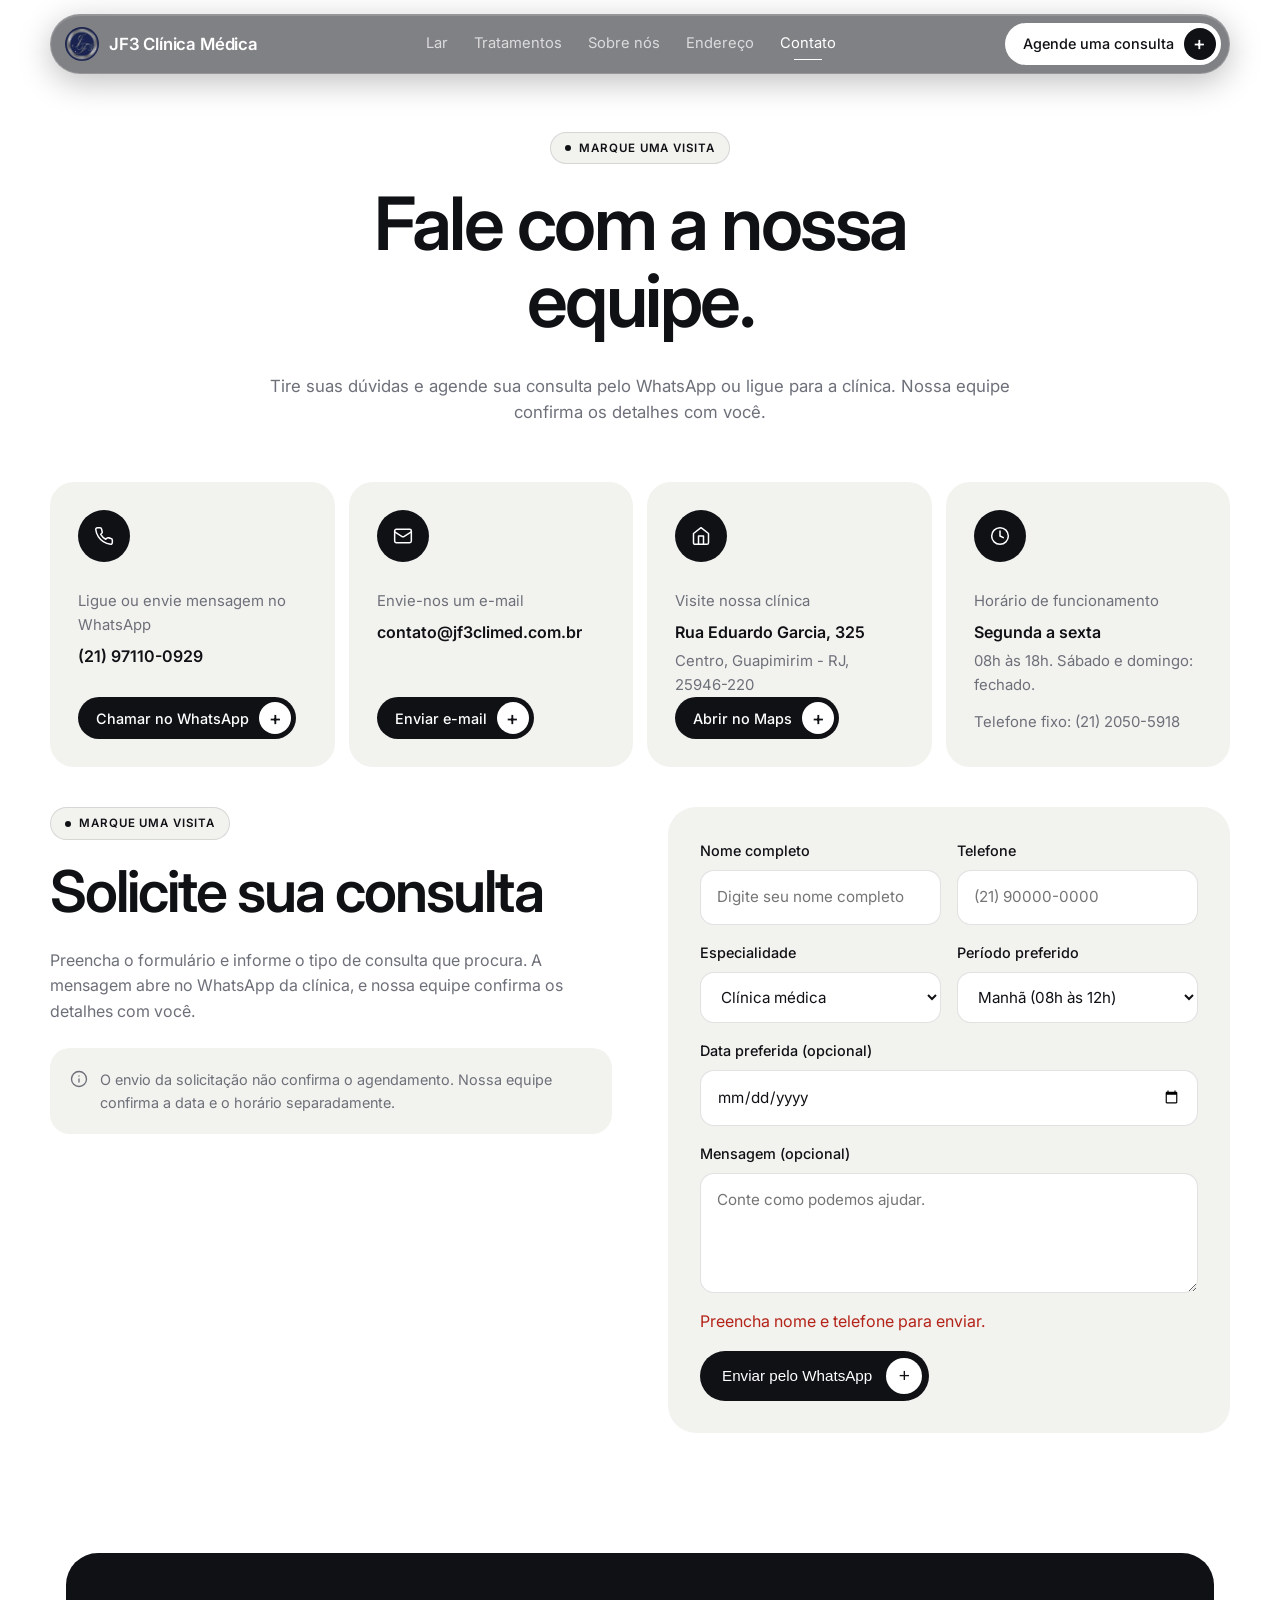
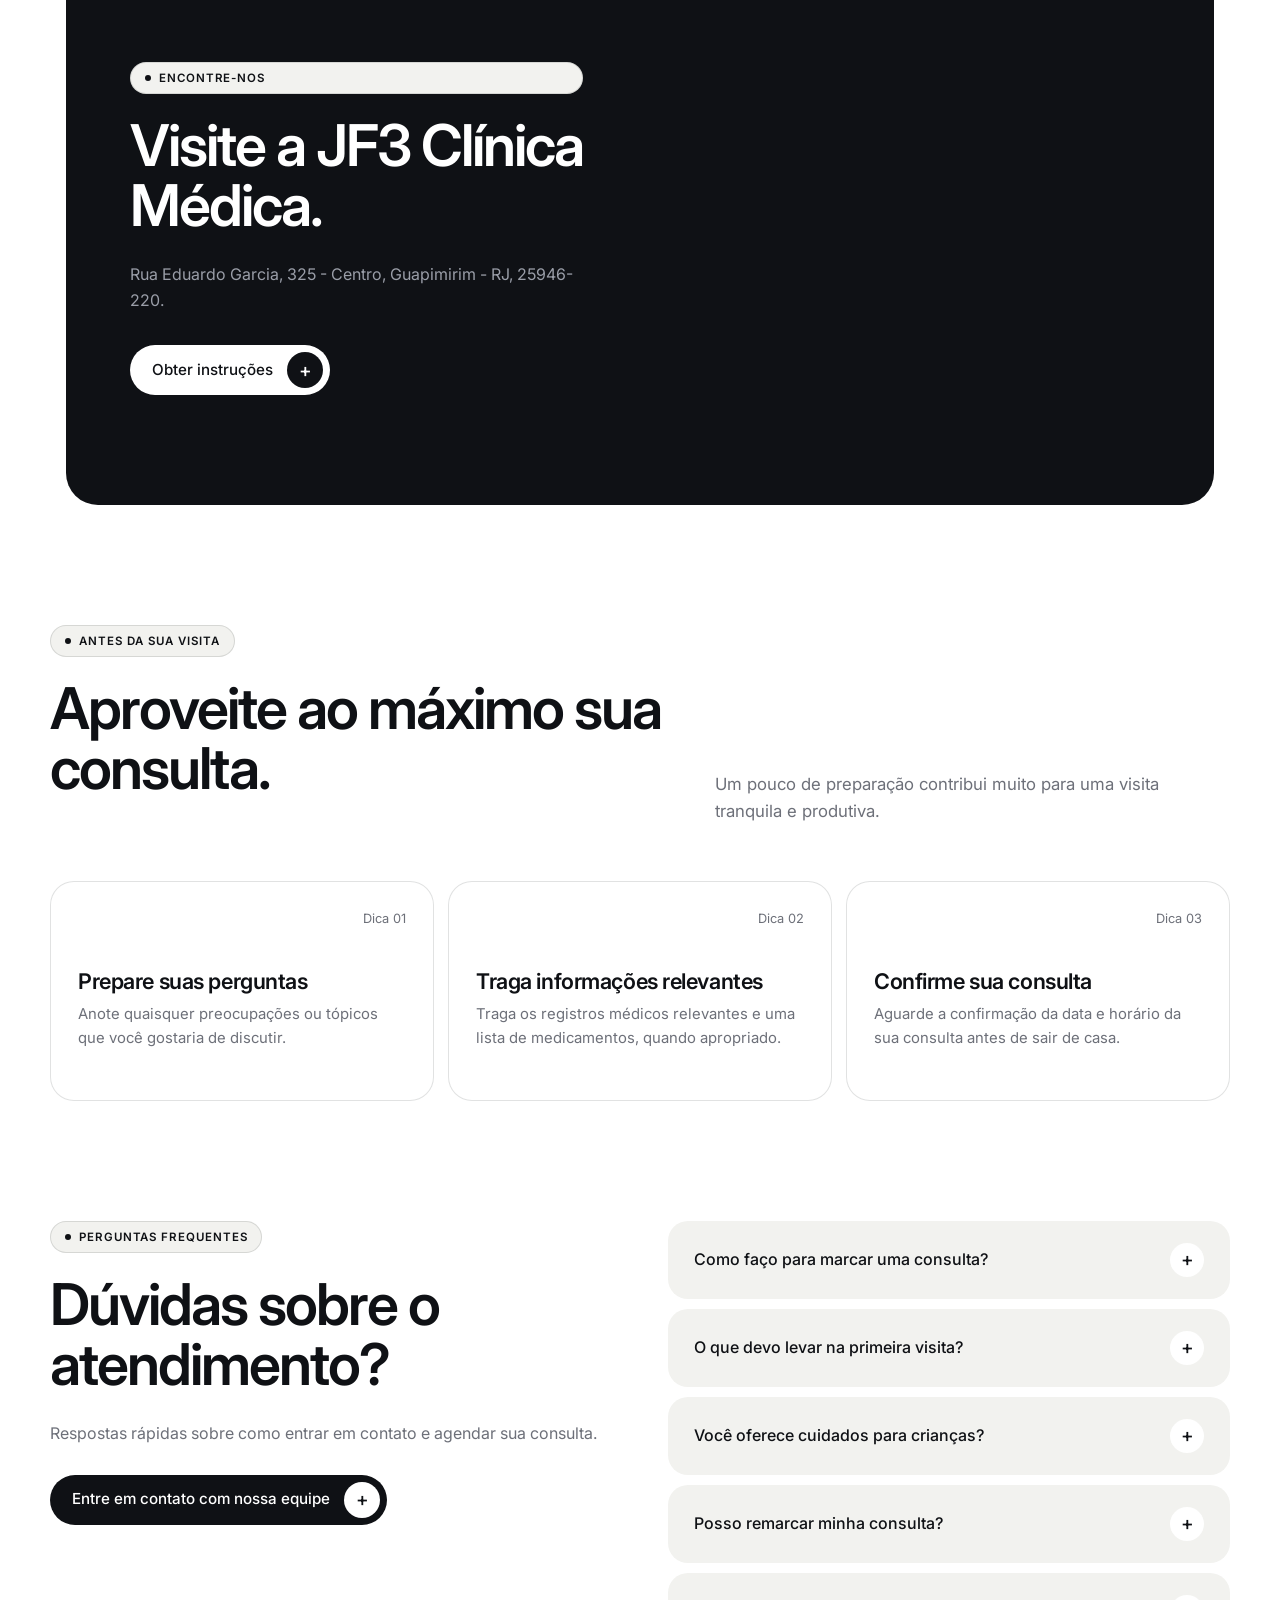
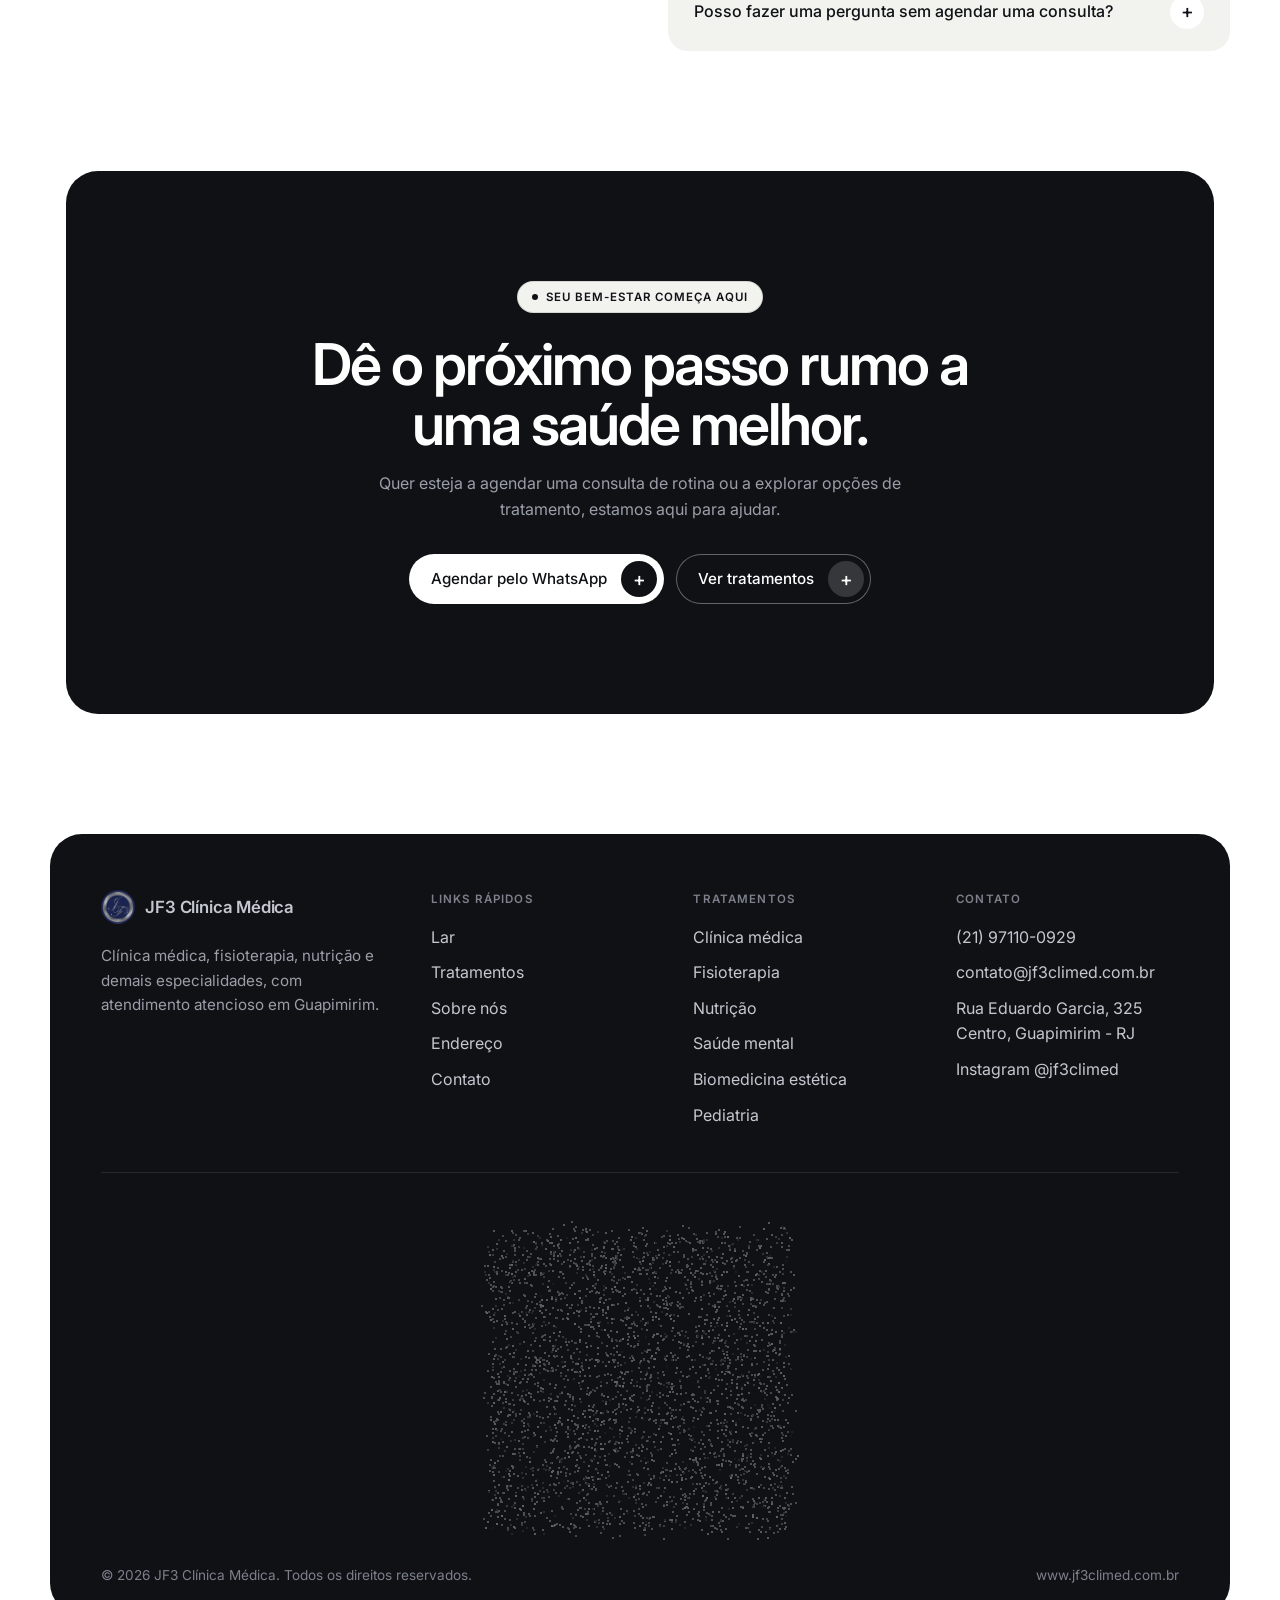
==== contato.html @ 20b168a4 "Site JF3 Clínica Médica Páginas: início, tratamentos, detalhe de tratamento, sobre e contato.  Co-Au" ====
<!doctype html>
<html lang="pt-BR">
<head>
  <meta charset="utf-8">
  <meta name="viewport" content="width=device-width, initial-scale=1">
  <title>Contato e agendamento | JF3 Clínica Médica</title>
  <meta name="description" content="Agende sua consulta na JF3 Clínica Médica pelo WhatsApp (21) 97110-0929. Rua Eduardo Garcia, 325, Guapimirim - RJ. Segunda a sexta, das 08h às 18h.">
  <link rel="icon" href="assets/logo-jf3.jpeg">
  <link rel="preconnect" href="https://fonts.googleapis.com">
  <link rel="preconnect" href="https://fonts.gstatic.com" crossorigin>
  <link href="https://fonts.googleapis.com/css2?family=Inter:wght@400;500;600;700&display=swap" rel="stylesheet">
  <link rel="stylesheet" href="styles.css">
</head>
<body>

  <header class="site-header">
    <a href="index.html" class="brand">
      <img src="assets/logo-jf3.jpeg" alt="Logo JF3 Clínica Médica" width="34" height="34">
      <span>JF3 Clínica Médica</span>
    </a>
    <nav class="nav" id="menu" aria-label="Principal">
      <a href="index.html">Lar</a>
      <a href="tratamentos.html">Tratamentos</a>
      <a href="sobre.html">Sobre nós</a>
      <a href="index.html#endereco">Endereço</a>
      <a href="contato.html" aria-current="page">Contato</a>
      <a href="contato.html#agendar" class="nav-cta">Agende uma consulta</a>
    </nav>
    <div class="header-actions">
      <a href="contato.html#agendar" class="btn btn-small">Agende uma consulta</a>
      <button class="menu-toggle" type="button" aria-expanded="false" aria-controls="menu" aria-label="Abrir menu">☰</button>
    </div>
  </header>

  <main>
    <section class="section" style="padding-top: 72px; padding-bottom: 40px;">
      <div class="section-head center">
        <p class="eyebrow">Marque uma visita</p>
        <h1>Fale com a nossa equipe.</h1>
        <p>Tire suas dúvidas e agende sua consulta pelo WhatsApp ou ligue para a clínica. Nossa equipe confirma os detalhes com você.</p>
      </div>

      <div class="contact-grid">
        <div>
          <span class="icon"><svg width="20" height="20" viewBox="0 0 24 24" fill="none" stroke="currentColor" stroke-width="1.8" stroke-linecap="round" stroke-linejoin="round" aria-hidden="true"><path d="M22 16.92v3a2 2 0 0 1-2.18 2 19.79 19.79 0 0 1-8.63-3.07 19.5 19.5 0 0 1-6-6 19.79 19.79 0 0 1-3.07-8.67A2 2 0 0 1 4.11 2h3a2 2 0 0 1 2 1.72c.13.96.36 1.9.7 2.81a2 2 0 0 1-.45 2.11L8.09 9.91a16 16 0 0 0 6 6l1.27-1.27a2 2 0 0 1 2.11-.45c.91.34 1.85.57 2.81.7A2 2 0 0 1 22 16.92z"/></svg></span>
          <p>Ligue ou envie mensagem no WhatsApp</p>
          <strong>(21) 97110-0929</strong>
          <a href="https://wa.me/5521971100929" class="btn btn-dark btn-small" target="_blank" rel="noopener">Chamar no WhatsApp</a>
        </div>
        <div>
          <span class="icon"><svg width="20" height="20" viewBox="0 0 24 24" fill="none" stroke="currentColor" stroke-width="1.8" stroke-linecap="round" stroke-linejoin="round" aria-hidden="true"><rect width="20" height="16" x="2" y="4" rx="2"/><path d="m22 7-8.97 5.7a1.94 1.94 0 0 1-2.06 0L2 7"/></svg></span>
          <p>Envie-nos um e-mail</p>
          <strong>contato@jf3climed.com.br</strong>
          <a href="mailto:contato@jf3climed.com.br" class="btn btn-dark btn-small">Enviar e-mail</a>
        </div>
        <div>
          <span class="icon"><svg width="20" height="20" viewBox="0 0 24 24" fill="none" stroke="currentColor" stroke-width="1.8" stroke-linecap="round" stroke-linejoin="round" aria-hidden="true"><path d="m3 9 9-7 9 7v11a2 2 0 0 1-2 2H5a2 2 0 0 1-2-2z"/><path d="M9 22V12h6v10"/></svg></span>
          <p>Visite nossa clínica</p>
          <strong>Rua Eduardo Garcia, 325</strong>
          <p style="margin: 4px 0 0;">Centro, Guapimirim - RJ, 25946-220</p>
          <a href="https://www.google.com/maps/search/?api=1&amp;query=Rua+Eduardo+Garcia+325+Centro+Guapimirim+RJ+25946220" class="btn btn-dark btn-small" target="_blank" rel="noopener">Abrir no Maps</a>
        </div>
        <div>
          <span class="icon"><svg width="20" height="20" viewBox="0 0 24 24" fill="none" stroke="currentColor" stroke-width="1.8" stroke-linecap="round" stroke-linejoin="round" aria-hidden="true"><circle cx="12" cy="12" r="10"/><path d="M12 6v6l4 2"/></svg></span>
          <p>Horário de funcionamento</p>
          <strong>Segunda a sexta</strong>
          <p style="margin: 4px 0 0;">08h às 18h. Sábado e domingo: fechado.</p>
          <p style="margin: 14px 0 0;">Telefone fixo: (21) 2050-5918</p>
        </div>
      </div>
    </section>

    <section class="section" id="agendar" style="padding-top: 0;">
      <div class="split" style="align-items: start;">
        <div>
          <p class="eyebrow">Marque uma visita</p>
          <h2>Solicite sua consulta</h2>
          <p>Preencha o formulário e informe o tipo de consulta que procura. A mensagem abre no WhatsApp da clínica, e nossa equipe confirma os detalhes com você.</p>
          <div class="note">
            <svg width="18" height="18" viewBox="0 0 24 24" fill="none" stroke="currentColor" stroke-width="1.8" stroke-linecap="round" stroke-linejoin="round" aria-hidden="true"><circle cx="12" cy="12" r="10"/><path d="M12 16v-4"/><path d="M12 8h.01"/></svg>
            <span>O envio da solicitação não confirma o agendamento. Nossa equipe confirma a data e o horário separadamente.</span>
          </div>
        </div>
        <form class="form-card" id="form-agendar" novalidate>
          <div class="field">
            <label for="f-nome">Nome completo</label>
            <input id="f-nome" name="nome" type="text" autocomplete="name" placeholder="Digite seu nome completo" required>
          </div>
          <div class="field">
            <label for="f-telefone">Telefone</label>
            <input id="f-telefone" name="telefone" type="tel" autocomplete="tel" placeholder="(21) 90000-0000" required>
          </div>
          <div class="field">
            <label for="f-servico">Especialidade</label>
            <select id="f-servico" name="servico">
              <option>Clínica médica</option>
              <option>Consulta popular</option>
              <option>Biomedicina estética</option>
              <option>Fisioterapia</option>
              <option>Nutrição</option>
              <option>Saúde mental</option>
              <option>Pediatria</option>
            </select>
          </div>
          <div class="field">
            <label for="f-periodo">Período preferido</label>
            <select id="f-periodo" name="periodo">
              <option>Manhã (08h às 12h)</option>
              <option>Tarde (12h às 18h)</option>
              <option>Qualquer horário</option>
            </select>
          </div>
          <div class="field full">
            <label for="f-data">Data preferida (opcional)</label>
            <input id="f-data" name="data" type="date">
          </div>
          <div class="field full">
            <label for="f-mensagem">Mensagem (opcional)</label>
            <textarea id="f-mensagem" name="mensagem" placeholder="Conte como podemos ajudar."></textarea>
          </div>
          <p class="field full" id="f-erro" role="alert" style="color: #b42318; margin: 0;" hidden>Preencha nome e telefone para enviar.</p>
          <button type="submit" class="btn btn-dark">Enviar pelo WhatsApp</button>
        </form>
      </div>
    </section>

    <section class="section" style="padding-top: 0;">
      <div class="band">
        <div class="map-band">
          <div style="display: flex; flex-direction: column; justify-content: center;">
            <p class="eyebrow">Encontre-nos</p>
            <h2>Visite a JF3 Clínica Médica.</h2>
            <p class="muted">Rua Eduardo Garcia, 325 - Centro, Guapimirim - RJ, 25946-220.</p>
            <div style="margin-top: 16px;">
              <a href="https://www.google.com/maps/search/?api=1&amp;query=Rua+Eduardo+Garcia+325+Centro+Guapimirim+RJ+25946220" class="btn" target="_blank" rel="noopener" style="align-self: flex-start;">Obter instruções</a>
            </div>
          </div>
          <iframe
            title="Mapa: JF3 Clínica Médica"
            src="https://www.google.com/maps?q=Rua+Eduardo+Garcia+325+Centro+Guapimirim+RJ+25946220&amp;output=embed"
            loading="lazy"
            referrerpolicy="no-referrer-when-downgrade"></iframe>
        </div>
      </div>
    </section>

    <section class="section" style="padding-top: 0;">
      <div class="section-head">
        <div>
          <p class="eyebrow">Antes da sua visita</p>
          <h2>Aproveite ao máximo sua consulta.</h2>
        </div>
        <div>
          <p>Um pouco de preparação contribui muito para uma visita tranquila e produtiva.</p>
        </div>
      </div>
      <div class="tips m-carousel">
        <div><span class="num">Dica 01</span><h3>Prepare suas perguntas</h3><p>Anote quaisquer preocupações ou tópicos que você gostaria de discutir.</p></div>
        <div><span class="num">Dica 02</span><h3>Traga informações relevantes</h3><p>Traga os registros médicos relevantes e uma lista de medicamentos, quando apropriado.</p></div>
        <div><span class="num">Dica 03</span><h3>Confirme sua consulta</h3><p>Aguarde a confirmação da data e horário da sua consulta antes de sair de casa.</p></div>
      </div>
    </section>

    <section class="section" style="padding-top: 0;">
      <div class="split" style="align-items: start;">
        <div>
          <p class="eyebrow">Perguntas frequentes</p>
          <h2>Dúvidas sobre o atendimento?</h2>
          <p class="muted">Respostas rápidas sobre como entrar em contato e agendar sua consulta.</p>
          <a href="https://wa.me/5521971100929" class="btn btn-dark" target="_blank" rel="noopener" style="margin-top: 12px;">Entre em contato com nossa equipe</a>
        </div>
        <div class="faq">
          <details>
            <summary>Como faço para marcar uma consulta?</summary>
            <p>Envie uma mensagem para o WhatsApp (21) 97110-0929 ou ligue para a clínica. Nossa equipe confirma data e horário com você.</p>
          </details>
          <details>
            <summary>O que devo levar na primeira visita?</summary>
            <p>Documento de identificação, carteirinha do plano de saúde, se tiver, e exames ou registros médicos anteriores que sejam relevantes.</p>
          </details>
          <details>
            <summary>Você oferece cuidados para crianças?</summary>
            <p>Sim, temos atendimento pediátrico, com foco no desenvolvimento saudável e na orientação para as famílias.</p>
          </details>
          <details>
            <summary>Posso remarcar minha consulta?</summary>
            <p>Sim. Peça a remarcação com antecedência pelo WhatsApp, e nossa equipe encontra um novo horário para você.</p>
          </details>
          <details>
            <summary>Posso fazer uma pergunta sem agendar uma consulta?</summary>
            <p>Sim. Envie sua dúvida pelo WhatsApp e nossa equipe orienta sobre os próximos passos.</p>
          </details>
        </div>
      </div>
    </section>

    <section class="section" style="padding-top: 0;">
      <div class="band cta">
        <p class="eyebrow">Seu bem-estar começa aqui</p>
        <h2>Dê o próximo passo rumo a uma saúde melhor.</h2>
        <p>Quer esteja a agendar uma consulta de rotina ou a explorar opções de tratamento, estamos aqui para ajudar.</p>
        <div class="actions">
          <a href="https://wa.me/5521971100929" class="btn" target="_blank" rel="noopener">Agendar pelo WhatsApp</a>
          <a href="tratamentos.html" class="btn btn-outline">Ver tratamentos</a>
        </div>
      </div>
    </section>
  </main>

  <footer class="site-footer">
    <div class="footer-top">
      <div>
        <a href="index.html" class="brand"><img src="assets/logo-jf3.jpeg" alt="" width="44" height="44"><span>JF3 Clínica Médica</span></a>
        <p class="footer-about">Clínica médica, fisioterapia, nutrição e demais especialidades, com atendimento atencioso em Guapimirim.</p>
      </div>
      <div>
        <h4>Links rápidos</h4>
        <ul>
          <li><a href="index.html">Lar</a></li>
          <li><a href="tratamentos.html">Tratamentos</a></li>
          <li><a href="sobre.html">Sobre nós</a></li>
          <li><a href="index.html#endereco">Endereço</a></li>
          <li><a href="contato.html">Contato</a></li>
        </ul>
      </div>
      <div>
        <h4>Tratamentos</h4>
        <ul>
          <li><a href="tratamento.html#clinica">Clínica médica</a></li>
          <li><a href="tratamento.html#fisioterapia">Fisioterapia</a></li>
          <li><a href="tratamento.html#nutricao">Nutrição</a></li>
          <li><a href="tratamento.html#saude-mental">Saúde mental</a></li>
          <li><a href="tratamento.html#biomedicina">Biomedicina estética</a></li>
          <li><a href="tratamento.html#pediatria">Pediatria</a></li>
        </ul>
      </div>
      <div>
        <h4>Contato</h4>
        <ul>
          <li><a href="https://wa.me/5521971100929" target="_blank" rel="noopener">(21) 97110-0929</a></li>
          <li><a href="mailto:contato@jf3climed.com.br">contato@jf3climed.com.br</a></li>
          <li>Rua Eduardo Garcia, 325<br>Centro, Guapimirim - RJ</li>
          <li><a href="https://www.instagram.com/jf3climed/" target="_blank" rel="noopener">Instagram @jf3climed</a></li>
        </ul>
      </div>
    </div>
    <canvas class="footer-mark" data-particles="assets/logo-mark.png" aria-hidden="true"></canvas>
    <div class="footer-bottom">
      <span>© <span class="year"></span> JF3 Clínica Médica. Todos os direitos reservados.</span>
      <span>www.jf3climed.com.br</span>
    </div>
  </footer>

  <script src="script.js"></script>
  <script src="effects.js"></script>
</body>
</html>
---- styles.css ----
:root {
  --navy: #1c2557;
  --navy-deep: #141b40;
  --ink: #0f1115;
  --muted: #6d7079;
  --bg: #ffffff;
  --soft: #f2f2ef;
  --dark: #0f1115;
  --dark-2: #1a1c21;
  --line: rgba(15, 17, 21, 0.12);
  --radius: 24px;
  --sans: "Inter", system-ui, -apple-system, "Segoe UI", sans-serif;
}

* { box-sizing: border-box; }
html { scroll-behavior: smooth; scroll-padding-top: 110px; }

body {
  margin: 0;
  font-family: var(--sans);
  font-size: 16px;
  line-height: 1.6;
  color: var(--ink);
  background: var(--bg);
  -webkit-font-smoothing: antialiased;
  overflow-x: hidden;
}

img { max-width: 100%; display: block; }
a { color: inherit; }
p { margin: 0 0 1em; }

h1, h2, h3 {
  font-weight: 600;
  letter-spacing: -0.035em;
  line-height: 1.04;
  margin: 0 0 0.45em;
  color: var(--ink);
}
h1 { font-size: clamp(2.7rem, 6vw, 4.6rem); }
h2 { font-size: clamp(2.1rem, 4.6vw, 3.6rem); }
h3 { font-size: 1.35rem; letter-spacing: -0.02em; line-height: 1.2; }

/* Eyebrow em pílula, como na referência */
.eyebrow {
  display: inline-flex;
  align-items: center;
  gap: 8px;
  padding: 6px 14px;
  border-radius: 999px;
  border: 1px solid var(--line);
  background: var(--soft);
  font-size: 0.72rem;
  font-weight: 600;
  letter-spacing: 0.08em;
  text-transform: uppercase;
  color: var(--ink);
  margin-bottom: 22px;
}
.eyebrow::before {
  content: "";
  width: 6px;
  height: 6px;
  border-radius: 50%;
  background: var(--ink);
}
.on-dark .eyebrow { background: transparent; color: #fff; border-color: rgba(255, 255, 255, 0.25); }
.on-dark .eyebrow::before { background: #fff; }

/* Cabeçalho flutuante escuro */
.site-header {
  position: fixed;
  top: 14px;
  left: 50%;
  transform: translateX(-50%);
  z-index: 30;
  width: min(1180px, calc(100% - 32px));
  display: flex;
  align-items: center;
  justify-content: space-between;
  gap: 16px;
  padding: 8px 8px 8px 14px;
  border-radius: 999px;
  background: rgba(24, 26, 32, 0.55);
  border: 1px solid rgba(255, 255, 255, 0.18);
  box-shadow: 0 8px 32px rgba(0, 0, 0, 0.25), inset 0 1px 0 rgba(255, 255, 255, 0.15);
  backdrop-filter: blur(16px) saturate(160%);
  -webkit-backdrop-filter: blur(16px) saturate(160%);
  color: #fff;
}

.brand {
  display: flex;
  align-items: center;
  gap: 10px;
  text-decoration: none;
  font-size: 1.05rem;
  font-weight: 600;
  letter-spacing: -0.01em;
  white-space: nowrap;
  color: #fff;
}
.brand img { width: 34px; height: 34px; border-radius: 50%; }

.nav { display: flex; gap: 26px; }
.nav a {
  text-decoration: none;
  font-size: 0.92rem;
  color: rgba(255, 255, 255, 0.72);
  transition: color 0.15s ease;
}
.nav a:hover, .nav a[aria-current="page"] { color: #fff; }

.header-actions { display: flex; align-items: center; gap: 8px; }
.nav-cta { display: none; }

.menu-toggle {
  display: none;
  background: none;
  border: 0;
  color: #fff;
  font-size: 1.4rem;
  cursor: pointer;
  padding: 4px 10px;
}

/* Botões pílula com círculo "+" */
.btn {
  display: inline-flex;
  align-items: center;
  justify-content: space-between;
  gap: 14px;
  padding: 7px 7px 7px 22px;
  border-radius: 999px;
  background: #fff;
  color: var(--ink);
  font-size: 0.95rem;
  font-weight: 500;
  text-decoration: none;
  border: 0;
  cursor: pointer;
  transition: transform 0.15s ease;
}
.btn::after {
  content: "+";
  display: grid;
  place-items: center;
  flex: none;
  width: 36px;
  height: 36px;
  border-radius: 50%;
  background: var(--dark);
  color: #fff;
  font-size: 1.2rem;
  line-height: 1;
}
.btn:hover { transform: translateY(-1px); }
.btn:focus-visible { outline: 3px solid #9ca3af; outline-offset: 3px; }

.btn-dark { background: var(--dark); color: #fff; }
.btn-dark::after { background: #fff; color: var(--dark); }

.btn-outline { background: transparent; color: #fff; box-shadow: inset 0 0 0 1px rgba(255, 255, 255, 0.35); }
.btn-outline::after { background: rgba(255, 255, 255, 0.16); color: #fff; }

.btn-ink-outline { background: transparent; color: var(--ink); box-shadow: inset 0 0 0 1px var(--line); }
.btn-ink-outline::after { background: var(--soft); color: var(--ink); }

.btn-small { padding: 5px 5px 5px 18px; font-size: 0.9rem; gap: 10px; }
.btn-small::after { width: 32px; height: 32px; }

/* Hero em tela cheia: foto nítida ao fundo, escurecida à esquerda para o texto */
.hero-bg {
  position: absolute;
  inset: 0;
  width: 100%;
  height: 100%;
  object-fit: cover;
  object-position: 62% center;
  z-index: -2;
}
.hero::before {
  content: "";
  position: absolute;
  inset: 0;
  z-index: -1;
  background:
    linear-gradient(90deg, rgba(15, 17, 21, 0.78) 0%, rgba(15, 17, 21, 0.45) 45%, rgba(15, 17, 21, 0.1) 75%),
    linear-gradient(0deg, rgba(15, 17, 21, 0.45), transparent 40%);
}

/* Hero escuro com foto */
.hero {
  position: relative;
  width: 100%;
  margin: 0;
  /* teto fixo: em quadros que esticam até a altura da página, vh cresceria sem limite */
  min-height: min(100vh, 1000px);
  min-height: min(100svh, 1000px);
  border-radius: 0;
  overflow: hidden;
  background:
    radial-gradient(circle at 80% 20%, rgba(255, 255, 255, 0.08), transparent 42%),
    linear-gradient(160deg, #2b2e34 0%, #16181c 60%, #0d0e11 100%);
  color: #fff;
  display: flex;
  align-items: flex-end;
  isolation: isolate;
}
.hero-photo {
  position: absolute;
  right: 4%;
  top: 120px;
  width: min(46%, 560px);
  aspect-ratio: 4 / 3;
  border-radius: 28px;
  overflow: hidden;
  opacity: 0.9;
  z-index: -1;
}
.hero-photo img { width: 100%; height: 100%; object-fit: cover; }
.hero-content {
  position: relative;
  padding: 0 clamp(24px, 4.6vw, 64px) clamp(40px, 6vw, 72px);
  max-width: 720px;
}
.hero h1 { color: #fff; }
.hero .lead {
  font-size: 1.05rem;
  color: rgba(255, 255, 255, 0.78);
  max-width: 34em;
  margin-bottom: 32px;
}
.hero-actions { display: flex; flex-wrap: wrap; gap: 12px; }

.hero-stats {
  position: absolute;
  right: clamp(24px, 4.6vw, 64px);
  bottom: clamp(40px, 6vw, 72px);
  width: min(340px, 100%);
  padding: 22px 24px;
  border-radius: 22px;
  background: rgba(255, 255, 255, 0.1);
  backdrop-filter: blur(14px);
  color: #fff;
}
.hero-stats p { margin: 0; font-size: 1rem; font-weight: 500; }
.hero-stats ul { list-style: none; margin: 10px 0 0; padding: 0; }
.hero-stats li {
  display: flex;
  justify-content: space-between;
  align-items: center;
  padding: 12px 0;
  border-top: 1px solid rgba(255, 255, 255, 0.18);
  font-size: 0.92rem;
  color: rgba(255, 255, 255, 0.85);
}
.hero-stats li strong {
  color: #fff;
  font-size: 1.45rem;
  font-weight: 500;
  letter-spacing: -0.02em;
  white-space: nowrap;
}
.hero-stats p { line-height: 1.4; padding-bottom: 6px; }
.hero-stats li { padding: 16px 0; gap: 12px; }

/* Seções */
.section {
  width: min(1180px, calc(100% - 32px));
  margin: 0 auto;
  padding: clamp(72px, 10vw, 120px) 0;
}
.section-head {
  display: grid;
  grid-template-columns: 1.2fr 1fr;
  gap: 48px;
  align-items: end;
  margin-bottom: 56px;
}
.section-head p:not(.eyebrow) { color: var(--muted); font-size: 1.05rem; margin: 0; }
.section-head.center { display: block; text-align: center; max-width: 760px; margin-inline: auto; }
.section-head.center p:not(.eyebrow) { margin-inline: auto; }

/* Bloco escuro arredondado */
.band {
  width: min(1180px, calc(100% - 32px));
  margin: 0 auto;
  border-radius: 32px;
  background: var(--dark);
  color: #e6e7ea;
  padding: clamp(56px, 8vw, 96px) clamp(24px, 5vw, 64px);
}
.band h2, .band h3 { color: #fff; }
.band .muted { color: #9a9ea8; }
.band-soft { background: var(--soft); color: var(--ink); }
.band-soft h2, .band-soft h3 { color: var(--ink); }

/* Cards claros */
.cards {
  display: grid;
  grid-template-columns: repeat(auto-fit, minmax(270px, 1fr));
  gap: 18px;
}
.card {
  position: relative;
  padding: 28px;
  border-radius: var(--radius);
  background: var(--soft);
  display: flex;
  flex-direction: column;
  min-height: 260px;
}
.card .icon {
  width: 52px;
  height: 52px;
  border-radius: 50%;
  display: grid;
  place-items: center;
  background: #fff;
  color: var(--ink);
  font-size: 1.2rem;
  margin-bottom: auto;
}
.card .num {
  position: absolute;
  top: 30px;
  right: 28px;
  font-size: 0.8rem;
  color: var(--muted);
}
.card h3 { margin-top: 56px; }
.card p { color: var(--muted); margin: 0; font-size: 0.95rem; }
.card .more {
  margin-top: 20px;
  font-size: 0.92rem;
  font-weight: 500;
  text-decoration: none;
}
.card .more::after { content: "  +"; }

.cards.cards-3 { grid-template-columns: repeat(3, 1fr); }

/* Cartão com imagem (tratamentos) */
.tcard {
  display: flex;
  flex-direction: column;
  border-radius: var(--radius);
  background: var(--soft);
  overflow: hidden;
  padding: 12px 12px 26px;
}
.tcard .media {
  position: relative;
  border-radius: 18px;
  overflow: hidden;
  aspect-ratio: 4 / 3;
  background: linear-gradient(145deg, #3b3f48, #1c1e23);
  display: grid;
  place-items: center;
  color: rgba(255, 255, 255, 0.5);
  font-size: 0.8rem;
}
.tcard .media img { width: 100%; height: 100%; object-fit: cover; }
.tcard .badge {
  position: absolute;
  top: 12px;
  left: 12px;
  padding: 6px 12px;
  border-radius: 999px;
  background: rgba(255, 255, 255, 0.92);
  font-size: 0.8rem;
  color: var(--ink);
}
.tcard h3 { margin: 22px 14px 8px; }
.tcard p { margin: 0 14px; color: var(--muted); font-size: 0.93rem; }
.tcard .more { margin: auto 14px 0; padding-top: 22px; font-size: 0.92rem; font-weight: 500; text-decoration: none; }
.tcard .more::after { content: "  +"; }

/* Sobre: imagem + texto */
.split {
  display: grid;
  grid-template-columns: 1fr 1fr;
  gap: 56px;
  align-items: center;
}
.split p:not(.eyebrow) { color: var(--muted); }
.split .photo img { width: 100%; height: 100%; object-fit: cover; }
.photo {
  position: relative;
  border-radius: 28px;
  overflow: hidden;
  background: linear-gradient(145deg, #3b3f48, #1c1e23);
  min-height: 420px;
}
.photo > img { position: absolute; inset: 0; width: 100%; height: 100%; object-fit: cover; }
/* sem min-height aqui: com aspect-ratio ele força largura mínima e estoura o celular */
.photo-wide { aspect-ratio: 16 / 7; min-height: 0; width: 100%; max-width: 100%; }
.photo-tall { min-height: 560px; }
.photo-float {
  position: absolute;
  left: 24px;
  bottom: 24px;
  display: flex;
  flex-direction: column;
  gap: 18px;
  max-width: 280px;
  padding: 22px;
  border-radius: 20px;
  background: #fff;
  color: var(--ink);
}
.photo-float .icon {
  display: grid;
  place-items: center;
  width: 44px;
  height: 44px;
  border-radius: 50%;
  background: var(--dark);
  color: #fff;
}
.photo-float strong { font-size: 1.15rem; font-weight: 500; letter-spacing: -0.01em; line-height: 1.25; }
.grid-2 { grid-template-columns: repeat(2, 1fr); margin-top: 28px; }
.grid-2 > div { padding-right: 20px; }
.grid-2 span { margin-bottom: 20px; }
.photo span {
  position: absolute;
  left: 16px;
  bottom: 16px;
  padding: 6px 12px;
  border-radius: 999px;
  background: rgba(255, 255, 255, 0.92);
  font-size: 0.8rem;
  font-weight: 500;
  color: var(--ink);
}

.checks { list-style: none; padding: 0; margin: 28px 0 0; display: grid; gap: 12px; }
.checks li {
  display: flex;
  align-items: center;
  gap: 12px;
  padding: 14px 22px 14px 14px;
  border-radius: 999px;
  background: var(--soft);
  font-weight: 500;
  width: fit-content;
}
.checks li::before {
  content: "✓";
  display: grid;
  place-items: center;
  width: 24px;
  height: 24px;
  border-radius: 50%;
  background: var(--dark);
  color: #fff;
  font-size: 0.8rem;
}

/* Lista numerada em grade */
.grid-4 {
  display: grid;
  grid-template-columns: repeat(auto-fit, minmax(230px, 1fr));
  border-top: 1px solid var(--line);
}
.grid-4 > div {
  padding: 28px 24px 30px 0;
  border-bottom: 1px solid var(--line);
}
.grid-4 span { display: block; font-size: 0.82rem; color: var(--muted); margin-bottom: 36px; }
.grid-4 h3 { margin-bottom: 10px; }
.grid-4 p { color: var(--muted); font-size: 0.95rem; margin: 0; }

/* Cartões escuros */
.dark-cards {
  display: grid;
  grid-template-columns: repeat(auto-fit, minmax(240px, 1fr));
  gap: 14px;
}
.dark-cards > div {
  padding: 26px;
  border-radius: 20px;
  background: var(--dark-2);
  min-height: 220px;
  display: flex;
  flex-direction: column;
}
.dark-cards .num { font-size: 0.8rem; color: #7d818c; }
.dark-cards h3 { margin: auto 0 8px; padding-top: 36px; }
.dark-cards p { color: #9a9ea8; font-size: 0.93rem; margin: 0; }

/* Avaliações (Google) */
.rating-bar {
  display: flex;
  flex-wrap: wrap;
  align-items: center;
  justify-content: space-between;
  gap: 24px;
  margin-top: 16px;
  padding: 28px 32px;
  border-radius: 24px;
  background: var(--dark);
  color: #fff;
}
.rating-bar .score { font-size: clamp(2.6rem, 6vw, 4rem); font-weight: 600; letter-spacing: -0.04em; }
.rating-bar p { margin: 0; color: #9a9ea8; max-width: 420px; }
.quotes { display: grid; grid-template-columns: repeat(auto-fit, minmax(260px, 1fr)); gap: 14px; }
.quote {
  padding: 28px;
  border-radius: 24px;
  background: var(--soft);
  display: flex;
  flex-direction: column;
  gap: 24px;
}
.quote blockquote { margin: 0; font-size: 1.05rem; letter-spacing: -0.01em; }
.quote small { color: var(--muted); }

/* FAQ */
.faq { display: grid; gap: 10px; }
.faq details {
  padding: 22px 26px;
  border-radius: 20px;
  background: var(--soft);
}
.faq summary {
  cursor: pointer;
  font-weight: 500;
  list-style: none;
  display: flex;
  justify-content: space-between;
  align-items: center;
  gap: 16px;
}
.faq summary::-webkit-details-marker { display: none; }
.faq summary::after {
  content: "+";
  flex: none;
  display: grid;
  place-items: center;
  width: 34px;
  height: 34px;
  border-radius: 50%;
  background: #fff;
  font-size: 1.2rem;
  line-height: 1;
}
.faq details[open] summary::after { content: "−"; }
.faq details p { margin: 14px 0 0; color: var(--muted); }

/* Contato */
.contact-grid {
  display: grid;
  grid-template-columns: repeat(auto-fit, minmax(230px, 1fr));
  gap: 14px;
}
.contact-grid > div {
  padding: 28px;
  border-radius: var(--radius);
  background: var(--soft);
  display: flex;
  flex-direction: column;
  min-height: 240px;
}
.contact-grid .icon {
  width: 52px;
  height: 52px;
  border-radius: 50%;
  display: grid;
  place-items: center;
  background: var(--dark);
  color: #fff;
  margin-bottom: auto;
}
.contact-grid p { color: var(--muted); font-size: 0.93rem; margin: 0 0 6px; }
.contact-grid strong { display: block; font-weight: 600; margin-top: 18px; }
.contact-grid .btn { margin-top: 18px; align-self: flex-start; }

.map-band { display: grid; grid-template-columns: 1fr 1.2fr; gap: 24px; align-items: stretch; }
.map-band iframe { width: 100%; height: 100%; min-height: 360px; border: 0; border-radius: 24px; }

.tips { display: grid; grid-template-columns: repeat(auto-fit, minmax(240px, 1fr)); gap: 14px; }
.tips > div {
  padding: 28px;
  border-radius: var(--radius);
  box-shadow: inset 0 0 0 1px var(--line);
  min-height: 220px;
  display: flex;
  flex-direction: column;
}
.tips .num { font-size: 0.8rem; color: var(--muted); margin-left: auto; }
.tips h3 { margin: auto 0 8px; padding-top: 36px; }
.tips p { color: var(--muted); font-size: 0.93rem; margin: 0; }

/* Chamada final */
.cta { text-align: center; padding: clamp(72px, 10vw, 110px) clamp(24px, 5vw, 64px); }
.cta h2 { max-width: 680px; margin: 0 auto 16px; color: #fff; }
.cta p:not(.eyebrow) { color: #9a9ea8; max-width: 540px; margin: 0 auto 32px; }
.cta .actions { display: flex; flex-wrap: wrap; justify-content: center; gap: 12px; }
.cta .eyebrow { margin-inline: auto; }

/* Topo de card: ícone à esquerda, número à direita */
.card-top { display: flex; justify-content: space-between; align-items: center; }
.icon svg { display: block; }
.dark-cards .icon {
  display: grid;
  place-items: center;
  width: 48px;
  height: 48px;
  border-radius: 50%;
  background: #2a2c33;
  color: #fff;
}
.dark-cards.grid3 { grid-template-columns: repeat(3, 1fr); }
.cards.cards-2 { grid-template-columns: repeat(2, 1fr); }
.photo-tall { min-height: 640px; }

/* Página de tratamento: banner com foto */
.page-hero {
  position: relative;
  width: calc(100% - 24px);
  margin: 12px auto 0;
  min-height: 560px;
  border-radius: 32px;
  overflow: hidden;
  display: flex;
  align-items: flex-end;
  color: #fff;
  isolation: isolate;
}
.page-hero > img {
  position: absolute;
  inset: 0;
  width: 100%;
  height: 100%;
  object-fit: cover;
  z-index: -2;
  animation: settle 2.2s ease both;
}
.page-hero::before {
  content: "";
  position: absolute;
  inset: 0;
  z-index: -1;
  background: linear-gradient(90deg, rgba(15, 17, 21, 0.8), rgba(15, 17, 21, 0.35) 70%), linear-gradient(0deg, rgba(15, 17, 21, 0.4), transparent 50%);
}
.page-hero .inner {
  width: min(1180px, calc(100% - 32px));
  margin: 0 auto;
  padding: 150px 0 64px;
}
.page-hero h1 { color: #fff; max-width: 820px; animation: rise 0.9s 0.1s ease both; }
.page-hero p:not(.eyebrow) { color: rgba(255, 255, 255, 0.8); max-width: 560px; font-size: 1.05rem; margin-bottom: 28px; animation: rise 0.9s 0.2s ease both; }
.page-hero .eyebrow { animation: rise 0.8s ease both; }
.page-hero .hero-actions { animation: rise 0.9s 0.3s ease both; }
.lead-big { font-size: clamp(1.35rem, 2.4vw, 1.75rem); font-weight: 500; letter-spacing: -0.02em; line-height: 1.35; color: var(--ink); }

/* Formulário de agendamento (envia pelo WhatsApp) */
.form-card {
  display: grid;
  grid-template-columns: 1fr 1fr;
  gap: 16px;
  padding: 32px;
  border-radius: 28px;
  background: var(--soft);
}
.field { display: flex; flex-direction: column; gap: 8px; min-width: 0; }
.field.full { grid-column: 1 / -1; }
.field label { font-size: 0.9rem; font-weight: 500; }
.field input, .field select, .field textarea {
  width: 100%;
  padding: 14px 16px;
  border: 1px solid var(--line);
  border-radius: 14px;
  background: #fff;
  color: var(--ink);
  font: inherit;
  font-size: 0.95rem;
}
.field textarea { min-height: 120px; resize: vertical; }
.field input:focus, .field select:focus, .field textarea:focus { outline: 2px solid var(--ink); outline-offset: 1px; }
.form-card .btn { justify-self: start; }
.note {
  display: flex;
  gap: 12px;
  margin-top: 24px;
  padding: 20px;
  border-radius: 20px;
  background: var(--soft);
  color: var(--muted);
  font-size: 0.9rem;
}
.note svg { flex: none; margin-top: 2px; }

/* Equipe */
.team-grid {
  display: grid;
  grid-template-columns: repeat(auto-fit, minmax(220px, 1fr));
  gap: 16px;
}
.team-card img {
  width: 100%;
  aspect-ratio: 3 / 4;
  object-fit: cover;
  border-radius: 24px;
  margin-bottom: 16px;
}
.team-card .tag {
  display: inline-block;
  padding: 5px 12px;
  border-radius: 999px;
  background: var(--soft);
  font-size: 0.78rem;
  font-weight: 500;
  margin-bottom: 10px;
}
.team-card h3 { margin-bottom: 6px; }
.team-card p { color: var(--muted); font-size: 0.93rem; margin: 0; }

/* Rodapé escuro */
.site-footer {
  width: min(1180px, calc(100% - 32px));
  margin: 0 auto 16px;
  padding: 56px clamp(24px, 4vw, 56px) 28px;
  border-radius: 32px;
  background: var(--dark);
  color: #c4c7cf;
  overflow: hidden;
}
.footer-top {
  display: grid;
  grid-template-columns: 1.3fr 1fr 1fr 1fr;
  gap: 40px;
  padding-bottom: 44px;
  border-bottom: 1px solid rgba(255, 255, 255, 0.1);
}
.site-footer h4 {
  margin: 0 0 16px;
  font-size: 0.72rem;
  letter-spacing: 0.1em;
  text-transform: uppercase;
  color: #7d818c;
  font-weight: 600;
}
.site-footer ul { list-style: none; margin: 0; padding: 0; display: grid; gap: 10px; }
.site-footer a { text-decoration: none; color: #c4c7cf; }
.site-footer a:hover { color: #fff; }
.footer-about { margin-top: 20px; color: #9a9ea8; font-size: 0.95rem; max-width: 320px; }
.footer-mark {
  display: block;
  width: min(60vw, 300px);
  margin: 48px auto 0;
  opacity: 0.16;
}
.footer-bottom {
  display: flex;
  justify-content: space-between;
  flex-wrap: wrap;
  gap: 12px;
  padding-top: 24px;
  font-size: 0.85rem;
  color: #7d818c;
}

/* Avaliações reais do Google */
.quotes { grid-template-columns: repeat(3, 1fr); margin-bottom: 14px; }
.quote { margin: 0; justify-content: space-between; }
.quote blockquote { flex: 1; }
.stars { color: #f2b01e; letter-spacing: 2px; font-size: 1rem; }
.quote figcaption { display: flex; align-items: center; gap: 12px; }
.quote figcaption strong { display: block; font-size: 0.95rem; font-weight: 600; }
.quote figcaption small { display: block; color: var(--muted); font-size: 0.82rem; }
.g-badge {
  display: grid;
  place-items: center;
  flex: none;
  width: 40px;
  height: 40px;
  border-radius: 50%;
  background: var(--dark);
  color: #fff;
  font-weight: 600;
}
.rating-score { display: flex; align-items: center; gap: 14px; flex-wrap: wrap; }
.rating-score .score-max { font-size: 1.6rem; color: #9a9ea8; margin-left: -10px; }
.rating-score .stars { display: block; }
.rating-score small { display: block; color: #c4c7cf; font-size: 0.85rem; }

/* Faixa com campo de ondas 3D (WebGL) logo depois do hero */
.wave-band {
  position: relative;
  min-height: clamp(520px, 82vh, 860px);
  min-height: clamp(520px, 82svh, 860px);
  display: flex;
  flex-direction: column;
  justify-content: center;
  overflow: hidden;
  isolation: isolate;
  color: #fff;
  background: radial-gradient(ellipse at 50% 115%, #1c2557 0%, #0b0e1d 62%);
}
.wave-canvas { position: absolute; inset: 0; width: 100%; height: 100%; display: block; z-index: -1; touch-action: pan-y; }
.wave-content {
  width: min(1180px, calc(100% - 32px));
  margin: 0 auto;
  padding: clamp(96px, 12vw, 150px) 0 150px;
  text-align: center;
  pointer-events: none;
}
.wave-content h2 { color: #fff; max-width: 780px; margin: 0 auto 16px; }
.wave-content p:not(.eyebrow) { color: rgba(255, 255, 255, 0.75); max-width: 580px; margin: 0 auto; font-size: 1.05rem; }
.wave-band .eyebrow { color: #fff; background: rgba(255, 255, 255, 0.06); border-color: rgba(255, 255, 255, 0.2); }
.wave-band .eyebrow::before { background: #fff; }

/* Faixa de especialidades em movimento contínuo */
.marquee {
  position: absolute;
  left: 0;
  right: 0;
  bottom: 32px;
  overflow: hidden;
  -webkit-mask-image: linear-gradient(90deg, transparent, #000 12%, #000 88%, transparent);
  mask-image: linear-gradient(90deg, transparent, #000 12%, #000 88%, transparent);
}
.marquee-track { display: flex; width: max-content; animation: marquee 36s linear infinite; }
.marquee-track span {
  display: flex;
  align-items: center;
  gap: 40px;
  padding-right: 40px;
  font-size: clamp(1.15rem, 2.4vw, 1.8rem);
  font-weight: 500;
  letter-spacing: -0.02em;
  white-space: nowrap;
  color: rgba(255, 255, 255, 0.88);
}
.marquee-track span::after { content: "✦"; font-size: 0.7em; color: rgba(255, 255, 255, 0.35); }
@keyframes marquee { to { transform: translateX(-50%); } }

/* Hero e banners: zoom lento contínuo depois da entrada */
@keyframes drift {
  from { transform: scale(1) translate(0, 0); }
  to { transform: scale(1.07) translate(-1.2%, -1%); }
}
.hero-bg, .page-hero > img { animation: settle 2.2s ease both, drift 26s 2.2s ease-in-out infinite alternate; }

/* Entrada em cascata dos cards de cada grade */
.js .stagger > * {
  opacity: 0;
  translate: 0 28px;
  transition: opacity 0.7s ease, translate 0.7s ease, transform 0.3s ease, box-shadow 0.3s ease;
}
.js .stagger.in > * { opacity: 1; translate: none; }

/* Card de destaques do hero com efeito Shine Card (inclinação 3D + brilho + pontos metálicos).
   O .hero-stats posiciona e anima a entrada; o .shine-card interno é que inclina. */
.hero-stats {
  right: clamp(24px, 11vw, 200px);
  padding: 0;
  border-radius: 0;
  background: none;
  -webkit-backdrop-filter: none;
  backdrop-filter: none;
  perspective: 1200px;
}
.shine-card {
  position: relative;
  padding: 24px 26px;
  border-radius: 24px;
  overflow: hidden;
  background: rgba(255, 255, 255, 0.1);
  border: 1px solid rgba(255, 255, 255, 0.16);
  -webkit-backdrop-filter: blur(14px) saturate(140%);
  backdrop-filter: blur(14px) saturate(140%);
  box-shadow: 0 55px 47px -15px rgba(0, 0, 0, 0.35);
  transform-style: preserve-3d;
  will-change: transform;
  touch-action: pan-y;
}
.shine-card > p, .shine-card > ul { position: relative; z-index: 2; }
/* o texto do hero nunca passa por baixo do card (largura do card + distância da borda + respiro) */
@media (min-width: 961px) {
  .hero-content { max-width: min(720px, calc(100% - 340px - clamp(24px, 11vw, 200px) - 48px)); }
}
/* reflexos de borda (luz batendo no vidro) */
.shine-card::before, .shine-card::after { content: ""; position: absolute; pointer-events: none; z-index: 3; }
.shine-card::before {
  inset: 4px;
  border: 1.5px solid #fff;
  border-radius: 20px;
  filter: blur(1px);
  opacity: 0.55;
  -webkit-mask-image: radial-gradient(34% 3% at 22% 0%, #000 0%, transparent 100%);
  mask-image: radial-gradient(34% 3% at 22% 0%, #000 0%, transparent 100%);
}
.shine-card::after {
  inset: 1px;
  border-radius: 23px;
  box-shadow: inset 0 0 7px 0.75px #fff;
  opacity: 0.14;
  -webkit-mask-image: linear-gradient(0deg, transparent 0%, #000 100%);
  mask-image: linear-gradient(0deg, transparent 0%, #000 100%);
}
.shine-dots {
  position: absolute;
  inset: 0;
  width: 100%;
  height: 100%;
  z-index: 1;
  opacity: 0.6;
  pointer-events: none;
  -webkit-mask-image: linear-gradient(180deg, transparent 30%, #000 100%);
  mask-image: linear-gradient(180deg, transparent 30%, #000 100%);
}
.shine-glow {
  position: absolute;
  inset: 0;
  z-index: 2;
  pointer-events: none;
  border-radius: inherit;
  opacity: 0;
  mix-blend-mode: overlay;
}
.shine-glow.top { background: linear-gradient(to bottom, rgba(255, 255, 255, 0.9) 0%, transparent 80%); }
.shine-glow.bottom { background: linear-gradient(to top, rgba(255, 255, 255, 0.9) 0%, transparent 80%); }

/* Galeria 3D da equipe (Coverflow) */
.coverflow { display: grid; gap: 28px; }
.cf-stage {
  position: relative;
  height: var(--cf-h, 520px);
  perspective: 1600px;
  overflow: hidden;
  outline: none;
  cursor: grab;
  touch-action: pan-y;
  user-select: none;
  -webkit-user-select: none;
}
.cf-stage:active { cursor: grabbing; }
.cf-stage:focus-visible { outline: 2px solid var(--ink); outline-offset: 4px; border-radius: 24px; }
.cf-track { position: absolute; inset: 0; transform-style: preserve-3d; }
.cf-slide {
  position: absolute;
  left: 50%;
  top: 50%;
  width: var(--cf-w, 400px);
  height: var(--cf-card-h, 480px);
  border-radius: 30px;
  overflow: hidden;
  background: #1a1a1a;
  transform-style: preserve-3d;
  transition: transform 0.6s cubic-bezier(0.22, 1, 0.36, 1), opacity 0.6s cubic-bezier(0.22, 1, 0.36, 1);
  box-shadow: 0 30px 60px -20px rgba(15, 17, 21, 0.35);
}
.cf-stage.dragging .cf-slide, .cf-stage.dragging .cf-dim { transition: none; }
.cf-slide img { position: absolute; inset: 0; width: 100%; height: 100%; object-fit: cover; pointer-events: none; -webkit-user-drag: none; }
.cf-dim { position: absolute; inset: 0; background: #000; pointer-events: none; transition: opacity 0.6s cubic-bezier(0.22, 1, 0.36, 1); }
.cf-bottom { display: flex; align-items: center; justify-content: space-between; gap: 24px; flex-wrap: wrap; }
.cf-info { min-height: 112px; transition: opacity 0.25s ease, translate 0.25s ease; }
.cf-info.swap { opacity: 0; translate: 0 8px; }
.cf-info .tag {
  display: inline-block;
  padding: 5px 12px;
  border-radius: 999px;
  background: var(--soft);
  font-size: 0.78rem;
  font-weight: 500;
  margin-bottom: 10px;
}
.cf-info h3 { margin-bottom: 6px; }
.cf-info p { color: var(--muted); margin: 0; }
.cf-controls { display: flex; align-items: center; gap: 12px; }
.cf-count { font-size: 0.9rem; color: var(--muted); font-variant-numeric: tabular-nums; min-width: 64px; text-align: center; }
.cf-btn {
  display: grid;
  place-items: center;
  width: 48px;
  height: 48px;
  border-radius: 50%;
  border: 1px solid var(--line);
  background: #fff;
  color: var(--ink);
  font-size: 1.1rem;
  cursor: pointer;
  transition: background 0.2s ease, color 0.2s ease, transform 0.15s ease;
}
.cf-btn:hover { background: var(--dark); color: #fff; }
.cf-btn:active { transform: scale(0.94); }
.cf-btn:focus-visible { outline: 2px solid var(--ink); outline-offset: 3px; }
.cf-hint { font-size: 0.82rem; color: var(--muted); }

/* Logo em partículas no rodapé */
canvas.footer-mark { aspect-ratio: 1; width: min(72vw, 320px); opacity: 0.9; touch-action: pan-y; }

/* Grades com número fixo de colunas: evita card sobrando sozinho na linha */
.team-grid, .contact-grid, .grid-4, .dark-cards.grid4 { grid-template-columns: repeat(4, 1fr); }
.grid-4.grid-2 { grid-template-columns: repeat(2, 1fr); }
.tips { grid-template-columns: repeat(3, 1fr); }

/* Conteúdo dos cards alinhado pelo topo, para os títulos ficarem na mesma linha */
.card .icon { margin-bottom: 0; }
.dark-cards h3, .tips h3 { margin: 40px 0 8px; padding-top: 0; }
.contact-grid .icon { margin-bottom: 28px; }
.contact-grid strong { margin-top: 0; }
.contact-grid > div > :nth-last-child(2) { margin-bottom: 18px; }
.contact-grid .btn { margin-top: auto; }

/* Responsivo */
@media (max-width: 1000px) {
  .menu-toggle { display: block; }
  .nav {
    display: none;
    position: absolute;
    top: calc(100% + 10px);
    left: 0;
    right: 0;
    flex-direction: column;
    gap: 0;
    padding: 12px;
    border-radius: 20px;
    background: rgba(38, 40, 46, 0.98);
  }
  .nav a { padding: 12px 14px; font-size: 1rem; }
  .nav.open { display: flex; }
  .nav-cta { display: block; margin-top: 8px; background: #fff; color: var(--ink) !important; border-radius: 999px; text-align: center; font-weight: 600; }
  .header-actions .btn-small { display: none; }
}

@media (max-width: 960px) {
  .section-head, .split, .map-band { grid-template-columns: 1fr; gap: 24px; }
  .hero { display: block; min-height: 0; }
  .hero-photo { position: relative; right: auto; top: auto; width: 100%; aspect-ratio: 4 / 3; margin: 24px 0 0; }
  .hero-content { padding: 130px clamp(24px, 4vw, 40px) 24px; }
  .hero::before { background: linear-gradient(180deg, rgba(15, 17, 21, 0.45), rgba(15, 17, 21, 0.88) 70%); }
  .hero-stats { position: static; width: auto; margin: 0 clamp(24px, 4vw, 40px) 40px; }
  .footer-top { grid-template-columns: 1fr 1fr; }
  .cards.cards-3, .dark-cards.grid3 { grid-template-columns: repeat(2, 1fr); }
  .team-grid, .contact-grid, .grid-4, .dark-cards.grid4 { grid-template-columns: repeat(2, 1fr); }
  /* avaliações viram carrossel com deslize lateral */
  .quotes {
    grid-template-columns: none;
    grid-auto-flow: column;
    grid-auto-columns: min(78%, 420px);
    overflow-x: auto;
    scroll-snap-type: x mandatory;
    scrollbar-width: none;
    padding-bottom: 4px;
  }
  .quotes::-webkit-scrollbar { display: none; }
  .quote { scroll-snap-align: start; }
  .wave-band { min-height: 520px; }
  /* exatamente 3 cards: continua 3 colunas, para não sobrar um sozinho */
  .cards.cards-3:has(> :last-child:nth-child(3)) { grid-template-columns: repeat(3, 1fr); gap: 12px; }
  .page-hero { min-height: 480px; }
}

@media (max-width: 760px) {
  .hero h1 { font-size: 2.25rem; }
  .hero .lead { font-size: 1rem; margin-bottom: 24px; }
  .hero-content { padding-top: 112px; }
  .hero-stats li { padding: 12px 0; }
  .hero-actions .btn, .btn { width: 100%; }
  .footer-top { grid-template-columns: 1fr; }
  .cards.cards-3, .cards.cards-2, .dark-cards.grid3 { grid-template-columns: 1fr; }
  .contact-grid, .grid-4, .grid-4.grid-2, .dark-cards.grid4, .tips,
  .cards.cards-3:has(> :last-child:nth-child(3)) { grid-template-columns: 1fr; }
  .team-grid { grid-template-columns: repeat(2, 1fr); gap: 12px; }
  .team-card h3 { font-size: 1.05rem; }
  .team-card img { border-radius: 18px; }
  .grid-2 { grid-template-columns: 1fr; }
  .photo-tall { min-height: 360px; }
  .photo-wide { aspect-ratio: 4 / 5; }
  .form-card { grid-template-columns: 1fr; padding: 22px; }
  .form-card .btn { justify-self: stretch; }
  .page-hero { width: calc(100% - 16px); margin-top: 8px; border-radius: 24px; min-height: 0; }
  .page-hero .inner { padding: 130px 0 40px; }
  .photo-float { left: 16px; right: 16px; bottom: 16px; max-width: none; }
  .cta .actions .btn { width: 100%; }
  .section { padding: 64px 0; }
  .band { border-radius: 24px; }
  .site-footer { border-radius: 24px; }
}

/* Animações: entrada do hero, revelar ao rolar, hover suave */
@keyframes rise {
  from { opacity: 0; transform: translateY(20px); }
  to { opacity: 1; transform: none; }
}
@keyframes fade {
  from { opacity: 0; }
  to { opacity: 1; }
}
@keyframes settle {
  from { transform: scale(1.08); }
  to { transform: scale(1); }
}

.hero .eyebrow { animation: rise 0.8s ease both; }
.hero h1 { animation: rise 0.9s 0.1s ease both; }
.hero .lead { animation: rise 0.9s 0.2s ease both; }
.hero-actions { animation: rise 0.9s 0.3s ease both; }
.hero-bg { animation: settle 2.2s ease both, drift 26s 2.2s ease-in-out infinite alternate; }
.hero-stats { animation: rise 1s 0.45s ease both; }

.js .reveal {
  opacity: 0;
  transform: translateY(28px);
  transition: opacity 0.75s ease, transform 0.75s ease;
}
.js .reveal.in { opacity: 1; transform: none; }

.tcard, .card, .team-card, .quote, .faq details {
  transition: transform 0.3s ease, box-shadow 0.3s ease;
}
.tcard:hover, .card:hover, .team-card:hover, .quote:hover {
  transform: translateY(-4px);
  box-shadow: 0 16px 40px rgba(15, 17, 21, 0.08);
}
.tcard:hover .media img { transform: scale(1.04); }
.tcard .media img { transition: transform 0.6s ease; }
.team-card img { transition: transform 0.6s ease; }
.team-card:hover img { transform: scale(1.02); }

.btn { transition: transform 0.15s ease, opacity 0.15s ease; }
.btn:active { transform: scale(0.97); }
.nav a { position: relative; }
.nav a::after {
  content: "";
  position: absolute;
  left: 14px;
  right: 14px;
  bottom: -4px;
  height: 1px;
  background: currentColor;
  transform: scaleX(0);
  transform-origin: left;
  transition: transform 0.3s ease;
}
.nav a:hover::after, .nav a[aria-current="page"]::after { transform: scaleX(1); }
.nav a.nav-cta::after { display: none; }

@media (prefers-reduced-motion: reduce) {
  html { scroll-behavior: auto; }
  *, *::before, *::after {
    animation: none !important;
    transition: none !important;
  }
  .js .reveal { opacity: 1; transform: none; }
  .js .stagger > * { opacity: 1; translate: none; }
}

/* Primeira seção das páginas internas começa abaixo do menu fixo */
main > section.section:first-child { padding-top: 132px !important; }

/* =====================================================================
   CELULAR (até 760px): tipografia, espaçamentos e disposição próprios.
   O desktop não é afetado. Fica no fim para ter prioridade.
   ===================================================================== */
@media (max-width: 760px) {
  body { font-size: 15.5px; line-height: 1.55; }
  /* !important: alguns títulos têm tamanho inline pensado para o desktop */
  h1 { font-size: 2.05rem !important; line-height: 1.08; letter-spacing: -0.03em; }
  h2 { font-size: 1.7rem; line-height: 1.12; }
  h3 { font-size: 1.12rem; }
  .eyebrow { gap: 6px; padding: 5px 11px; margin-bottom: 14px; font-size: 0.66rem; }

  .section { padding: 56px 0; }
  main > section.section:first-child { padding-top: 108px !important; }
  .section-head { gap: 12px; margin-bottom: 28px; }
  .section-head p:not(.eyebrow), .split p:not(.eyebrow) { font-size: 0.95rem; }
  .split { gap: 20px; }
  .band { padding: 40px 20px; border-radius: 22px; }

  /* cabeçalho mais baixo e compacto */
  .site-header { top: 10px; width: calc(100% - 20px); padding: 6px 6px 6px 10px; }
  .brand { gap: 8px; font-size: 0.95rem; }
  .brand img { width: 30px; height: 30px; }

  /* botões */
  .btn { gap: 10px; padding: 6px 6px 6px 18px; font-size: 0.93rem; }
  .btn::after { width: 34px; height: 34px; font-size: 1.1rem; }

  /* hero */
  .hero-content { padding: 100px 20px 20px; }
  .hero h1 { margin-bottom: 14px; }
  .hero .lead { margin-bottom: 22px; font-size: 0.95rem; line-height: 1.55; }
  .hero-actions { gap: 10px; }
  .hero-stats { margin: 4px 20px 28px; }
  .shine-card { padding: 18px 20px; border-radius: 20px; }
  .hero-stats p { font-size: 0.92rem; }
  .hero-stats li { padding: 11px 0; font-size: 0.86rem; }
  .hero-stats li strong { font-size: 1.2rem; }

  /* faixa de ondas */
  .wave-band { min-height: 460px; }
  .wave-content { padding: 84px 0 112px; }
  .wave-content p:not(.eyebrow) { font-size: 0.95rem; }
  .marquee { bottom: 22px; }
  .marquee-track span { gap: 26px; padding-right: 26px; font-size: 1.05rem; }

  /* cards: sem altura mínima, conteúdo mais junto */
  .card { padding: 20px; min-height: 0 !important; }
  .card .icon { width: 44px; height: 44px; }
  .card .num { top: 22px; right: 20px; }
  .card h3 { margin-top: 28px; }
  .card p, .tcard p, .dark-cards p, .tips p { font-size: 0.9rem; }
  .tcard { padding: 10px 10px 20px; }
  .tcard .media { aspect-ratio: 16 / 10; }
  .tcard h3 { margin: 16px 10px 6px; }
  .tcard p { margin: 0 10px; }
  .tcard .more { margin-left: 10px; padding-top: 16px; }
  .dark-cards > div { min-height: 0; padding: 20px; }
  .dark-cards .icon { width: 42px; height: 42px; }
  .dark-cards h3, .tips h3 { margin-top: 24px; }
  .tips > div { min-height: 0; padding: 20px; }
  .grid-4 > div { padding: 20px 0; }
  .grid-4 span { margin-bottom: 14px; }
  .dark-cards.grid4 { grid-template-columns: repeat(2, 1fr); gap: 10px; }
  .dark-cards.grid4 > div { padding: 16px; }
  .dark-cards.grid4 h3 { font-size: 0.98rem; }

  /* listas longas de cards viram carrossel de deslizar (o card seguinte aparece na borda) */
  .m-carousel {
    --bleed: 16px;
    display: grid;
    grid-template-columns: none !important;
    grid-auto-flow: column;
    grid-auto-columns: 84%;
    gap: 12px;
    overflow-x: auto;
    scroll-snap-type: x mandatory;
    margin-inline: calc(var(--bleed) * -1);
    padding: 0 var(--bleed) 6px;
    scroll-padding-inline: var(--bleed);
    scrollbar-width: none;
  }
  .band .m-carousel { --bleed: 20px; }
  .m-carousel::-webkit-scrollbar { display: none; }
  .m-carousel > * { scroll-snap-align: start; }

  /* fotos */
  .photo { min-height: 300px !important; border-radius: 22px; }
  .photo-wide { aspect-ratio: 4 / 3; min-height: 0 !important; }
  .photo-tall { min-height: 320px !important; }
  .photo-float { flex-direction: row; align-items: center; gap: 10px; padding: 14px 16px; border-radius: 16px; }
  .photo-float .icon { flex: none; width: 36px; height: 36px; }
  .photo-float strong { font-size: 0.98rem; }
  .checks { gap: 8px; margin-top: 18px; }
  .checks li { padding: 10px 16px 10px 10px; font-size: 0.9rem; }
  .lead-big { font-size: 1.2rem; }

  /* avaliações */
  .quote { gap: 18px; padding: 22px; }
  .quote blockquote { font-size: 0.95rem; }
  .rating-bar { gap: 16px; padding: 22px 20px; }
  .rating-bar .score { font-size: 2.6rem; }
  .rating-bar p { font-size: 0.9rem; }

  /* equipe: informações em cima, setas embaixo ocupando a largura */
  .cf-bottom { flex-direction: column; align-items: stretch; gap: 16px; }
  .cf-info { min-height: 0; }
  .cf-controls { justify-content: space-between; }

  /* perguntas frequentes */
  .faq details { padding: 16px 18px; border-radius: 16px; }
  .faq summary { font-size: 0.95rem; }
  .faq summary::after { width: 30px; height: 30px; }
  .faq details p { font-size: 0.92rem; }

  /* contato */
  .contact-grid > div { min-height: 0; padding: 20px; }
  .contact-grid .icon { width: 44px; height: 44px; margin-bottom: 16px; }
  .map-band iframe { min-height: 260px; }
  .form-card { gap: 14px; }

  /* banner das páginas de tratamento */
  .page-hero .inner { padding: 108px 0 32px; }
  .page-hero p:not(.eyebrow) { font-size: 0.95rem; }

  /* chamada final */
  .cta { padding: 48px 20px; }
  .cta p:not(.eyebrow) { margin-bottom: 24px; font-size: 0.95rem; }

  /* rodapé: listas de links lado a lado */
  .site-footer { width: calc(100% - 20px); margin-bottom: 10px; padding: 40px 20px 24px; border-radius: 22px; }
  .footer-top { grid-template-columns: 1fr 1fr; gap: 28px 16px; padding-bottom: 32px; }
  .footer-top > div:first-child, .footer-top > div:last-child { grid-column: 1 / -1; }
  .site-footer ul { gap: 8px; font-size: 0.9rem; }
  canvas.footer-mark { width: min(60vw, 220px); margin-top: 28px; }
  .footer-bottom { flex-direction: column; align-items: center; gap: 6px; text-align: center; font-size: 0.78rem; }
}

/* Hero empilhado (celular e tablet): título, texto, card de destaques e, por último, os botões.
   display: contents deixa os itens do texto e o card como irmãos, para poder reordenar. */
@media (max-width: 960px) {
  .hero { display: flex; flex-direction: column; padding: 112px clamp(20px, 4vw, 40px) 32px; }
  .hero-content { display: contents; }
  .hero .eyebrow { align-self: flex-start; }
  .hero-stats { order: 1; width: auto; margin: 8px 0 18px; }
  .hero-actions { order: 2; }
}
@media (max-width: 760px) {
  /* folga extra: a etiqueta nunca encosta no menu fixo, nem com um leve arraste da página */
  .hero { padding: calc(124px + env(safe-area-inset-top, 0px)) 20px 28px; }
  .site-header { top: calc(10px + env(safe-area-inset-top, 0px)); }
  main > section.section:first-child { padding-top: calc(124px + env(safe-area-inset-top, 0px)) !important; }
  .page-hero .inner { padding-top: calc(124px + env(safe-area-inset-top, 0px)); }
}

/* Celular: cada seção ocupa uma tela cheia e a rolagem encaixa seção por seção.
   "proximity" encaixa sem prender: seções mais longas que a tela rolam livremente.
   Teto de 1000px: evita alturas gigantes se a página for exibida num quadro esticado. */
@media (max-width: 760px) {
  html { scroll-snap-type: y proximity; scroll-padding-top: 0; }
  .hero, .wave-band, main > section, .site-footer { scroll-snap-align: start; }
  .site-footer { scroll-snap-align: end; }

  .hero, .wave-band, main > section.section {
    min-height: min(100vh, 1000px);
    min-height: min(100svh, 1000px);
  }
  .hero { justify-content: center; padding-top: calc(96px + env(safe-area-inset-top, 0px)); padding-bottom: 24px; }
  .wave-band { justify-content: center; }
  /* banner das páginas de tratamento: tela cheia descontando a margem do cartão */
  .page-hero { min-height: calc(min(100vh, 1000px) - 16px); min-height: calc(min(100svh, 1000px) - 16px); }

  /* seções comuns: conteúdo centralizado na tela, começando abaixo do menu fixo */
  main > section.section {
    display: flex;
    flex-direction: column;
    justify-content: center;
    padding-top: calc(88px + env(safe-area-inset-top, 0px)) !important;
    padding-bottom: 40px;
  }
}
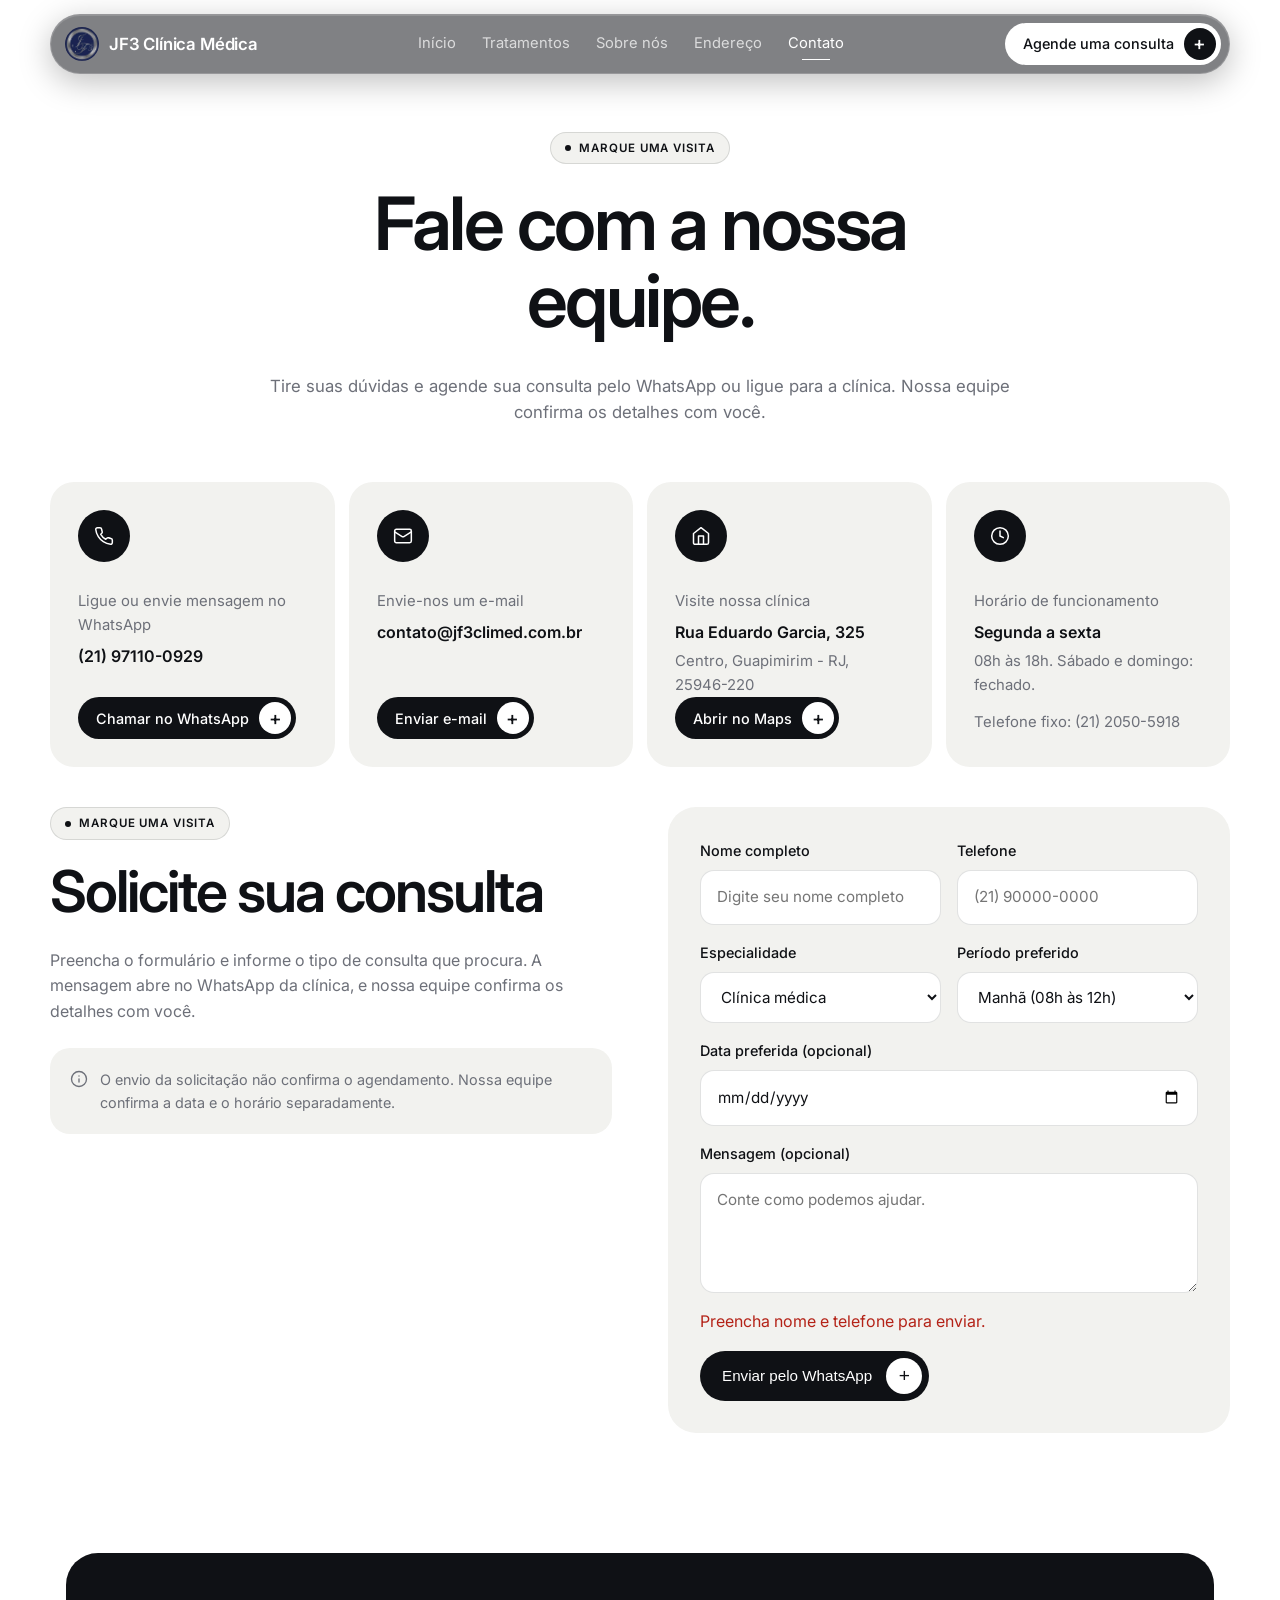
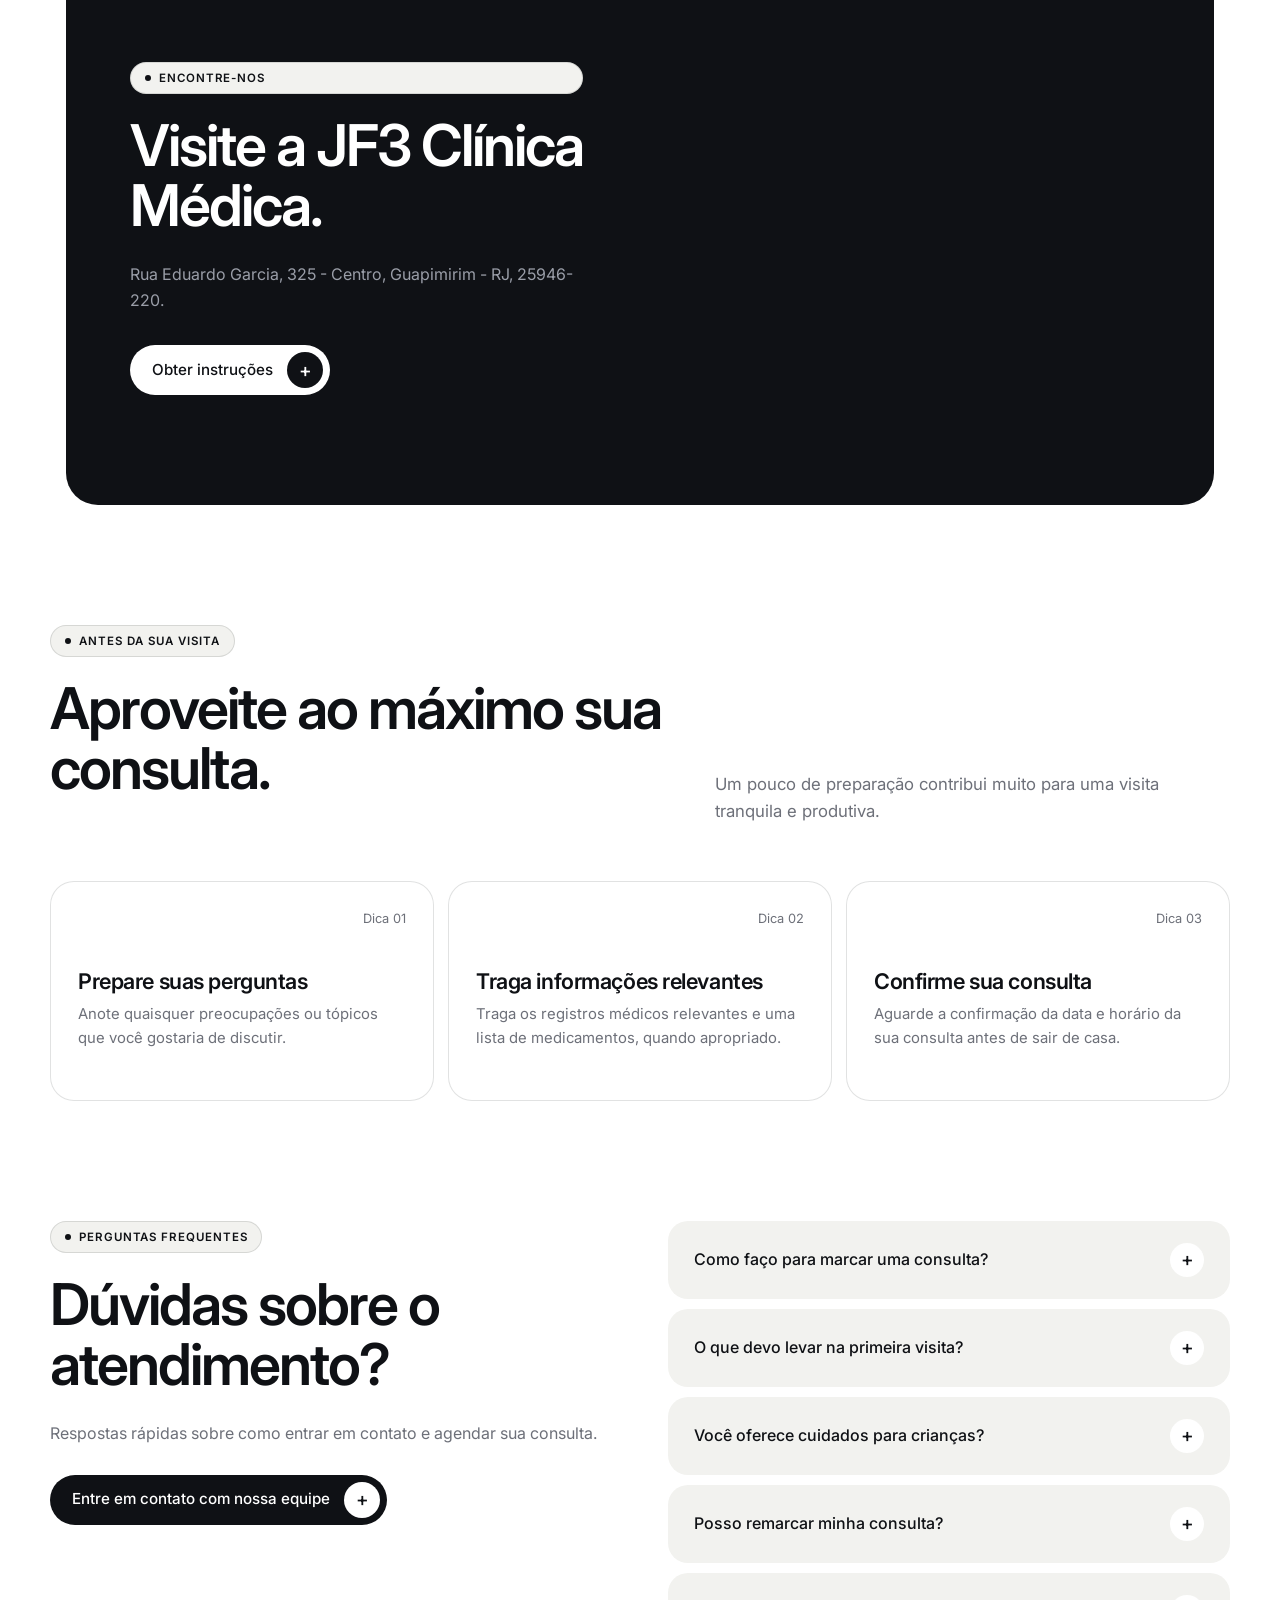
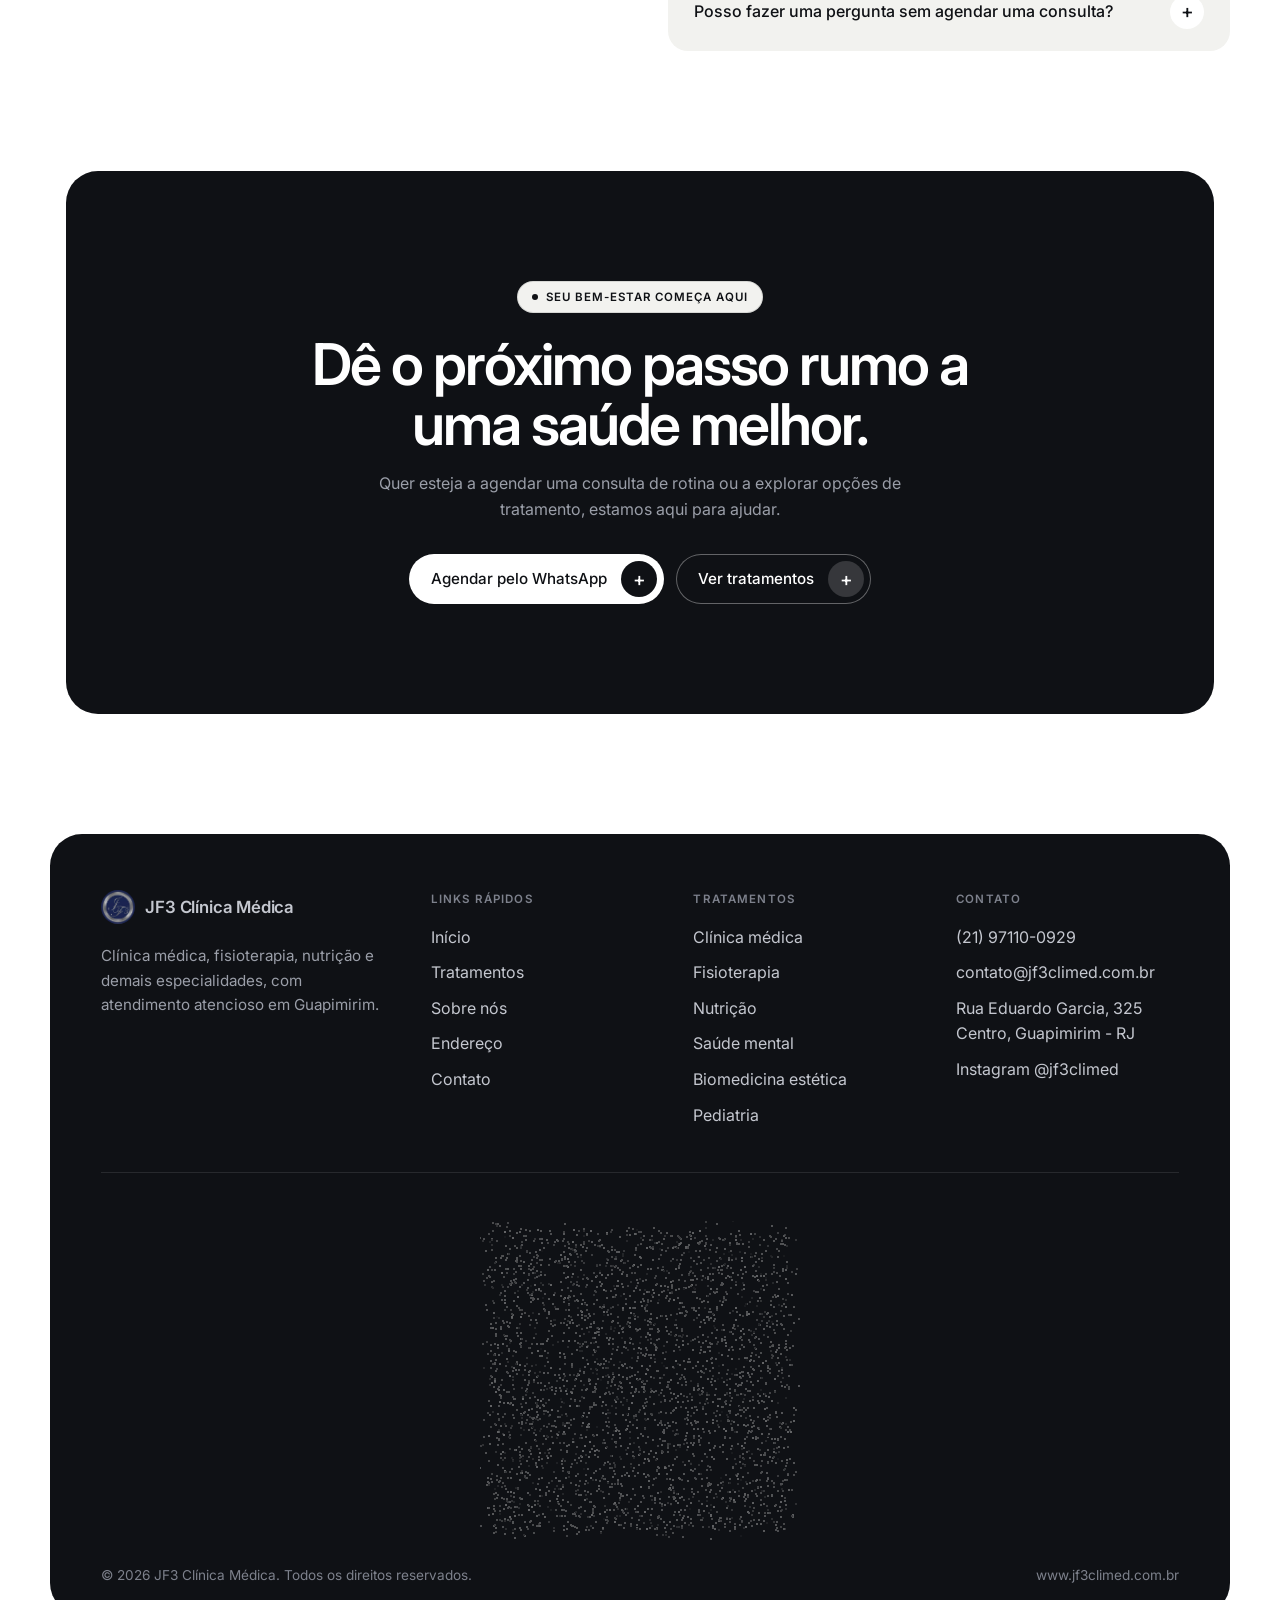
==== commit a2d92550: "Menu: "Lar" passa a ser "Início" Co-Authored-By: Claude Opus 5.5 <noreply@anthropic.com>" ====
--- a/contato.html
+++ b/contato.html
@@ -19,7 +19,7 @@
       <span>JF3 Clínica Médica</span>
     </a>
     <nav class="nav" id="menu" aria-label="Principal">
-      <a href="index.html">Lar</a>
+      <a href="index.html">Início</a>
       <a href="tratamentos.html">Tratamentos</a>
       <a href="sobre.html">Sobre nós</a>
       <a href="index.html#endereco">Endereço</a>
@@ -216,7 +216,7 @@
       <div>
         <h4>Links rápidos</h4>
         <ul>
-          <li><a href="index.html">Lar</a></li>
+          <li><a href="index.html">Início</a></li>
           <li><a href="tratamentos.html">Tratamentos</a></li>
           <li><a href="sobre.html">Sobre nós</a></li>
           <li><a href="index.html#endereco">Endereço</a></li>
--- a/styles.css
+++ b/styles.css
@@ -1335,3 +1335,61 @@
     padding-bottom: 40px;
   }
 }
+
+/* O ícone do card sobre a foto não herda o posicionamento das etiquetas de foto (.photo span) */
+.photo-float .icon { position: static; padding: 0; }
+
+/* Segunda linha de especialidades: só no celular */
+.marquee-reverse { display: none; }
+
+@media (max-width: 760px) {
+  /* duas linhas de especialidades, em sentidos opostos */
+  .wave-content { padding-bottom: 150px; }
+  .marquee { bottom: 66px; }
+  .marquee-reverse { display: block; bottom: 22px; }
+  .marquee-reverse .marquee-track { animation-direction: reverse; animation-duration: 30s; }
+  .marquee-reverse .marquee-track span { color: rgba(255, 255, 255, 0.55); }
+
+  /* grade 2/2/2: tratamentos e "O que nos guia" */
+  .m-grid2 { grid-template-columns: repeat(2, minmax(0, 1fr)) !important; gap: 10px; }
+  .m-grid2 .tcard { padding: 6px 6px 14px; border-radius: 18px; }
+  .m-grid2 .tcard .media { aspect-ratio: 1 / 1; border-radius: 14px; }
+  .m-grid2 .tcard .badge { top: 8px; left: 8px; padding: 3px 9px; font-size: 0.7rem; }
+  .m-grid2 .tcard h3 { margin: 12px 6px 4px; font-size: 0.95rem; line-height: 1.2; }
+  .m-grid2 .tcard p {
+    display: -webkit-box;
+    -webkit-line-clamp: 3;
+    -webkit-box-orient: vertical;
+    overflow: hidden;
+    margin: 0 6px;
+    font-size: 0.78rem;
+    line-height: 1.4;
+  }
+  .m-grid2 .tcard .more { margin-left: 6px; padding-top: 10px; font-size: 0.8rem; }
+  .dark-cards.m-grid2 > div { padding: 16px 14px; border-radius: 16px; }
+  .dark-cards.m-grid2 .icon { width: 36px; height: 36px; }
+  .dark-cards.m-grid2 .icon svg { width: 17px; height: 17px; }
+  .dark-cards.m-grid2 .num { font-size: 0.72rem; }
+  .dark-cards.m-grid2 h3 { margin-top: 18px; font-size: 0.95rem; line-height: 1.2; }
+  .dark-cards.m-grid2 p { font-size: 0.78rem; line-height: 1.45; }
+}
+
+/* Celular: blocos escuros em tela cheia, de ponta a ponta (sem margem branca nem cantos) */
+@media (max-width: 760px) {
+  main > section.section:has(> .band) {
+    display: block;
+    width: 100%;
+    padding: 0 !important;
+    background: var(--dark);
+  }
+  main > section.section:has(> .band) > .band {
+    display: flex;
+    flex-direction: column;
+    justify-content: center;
+    width: 100%;
+    min-height: min(100vh, 1000px);
+    min-height: min(100svh, 1000px);
+    border-radius: 0;
+    padding: calc(96px + env(safe-area-inset-top, 0px)) 20px 48px;
+  }
+}
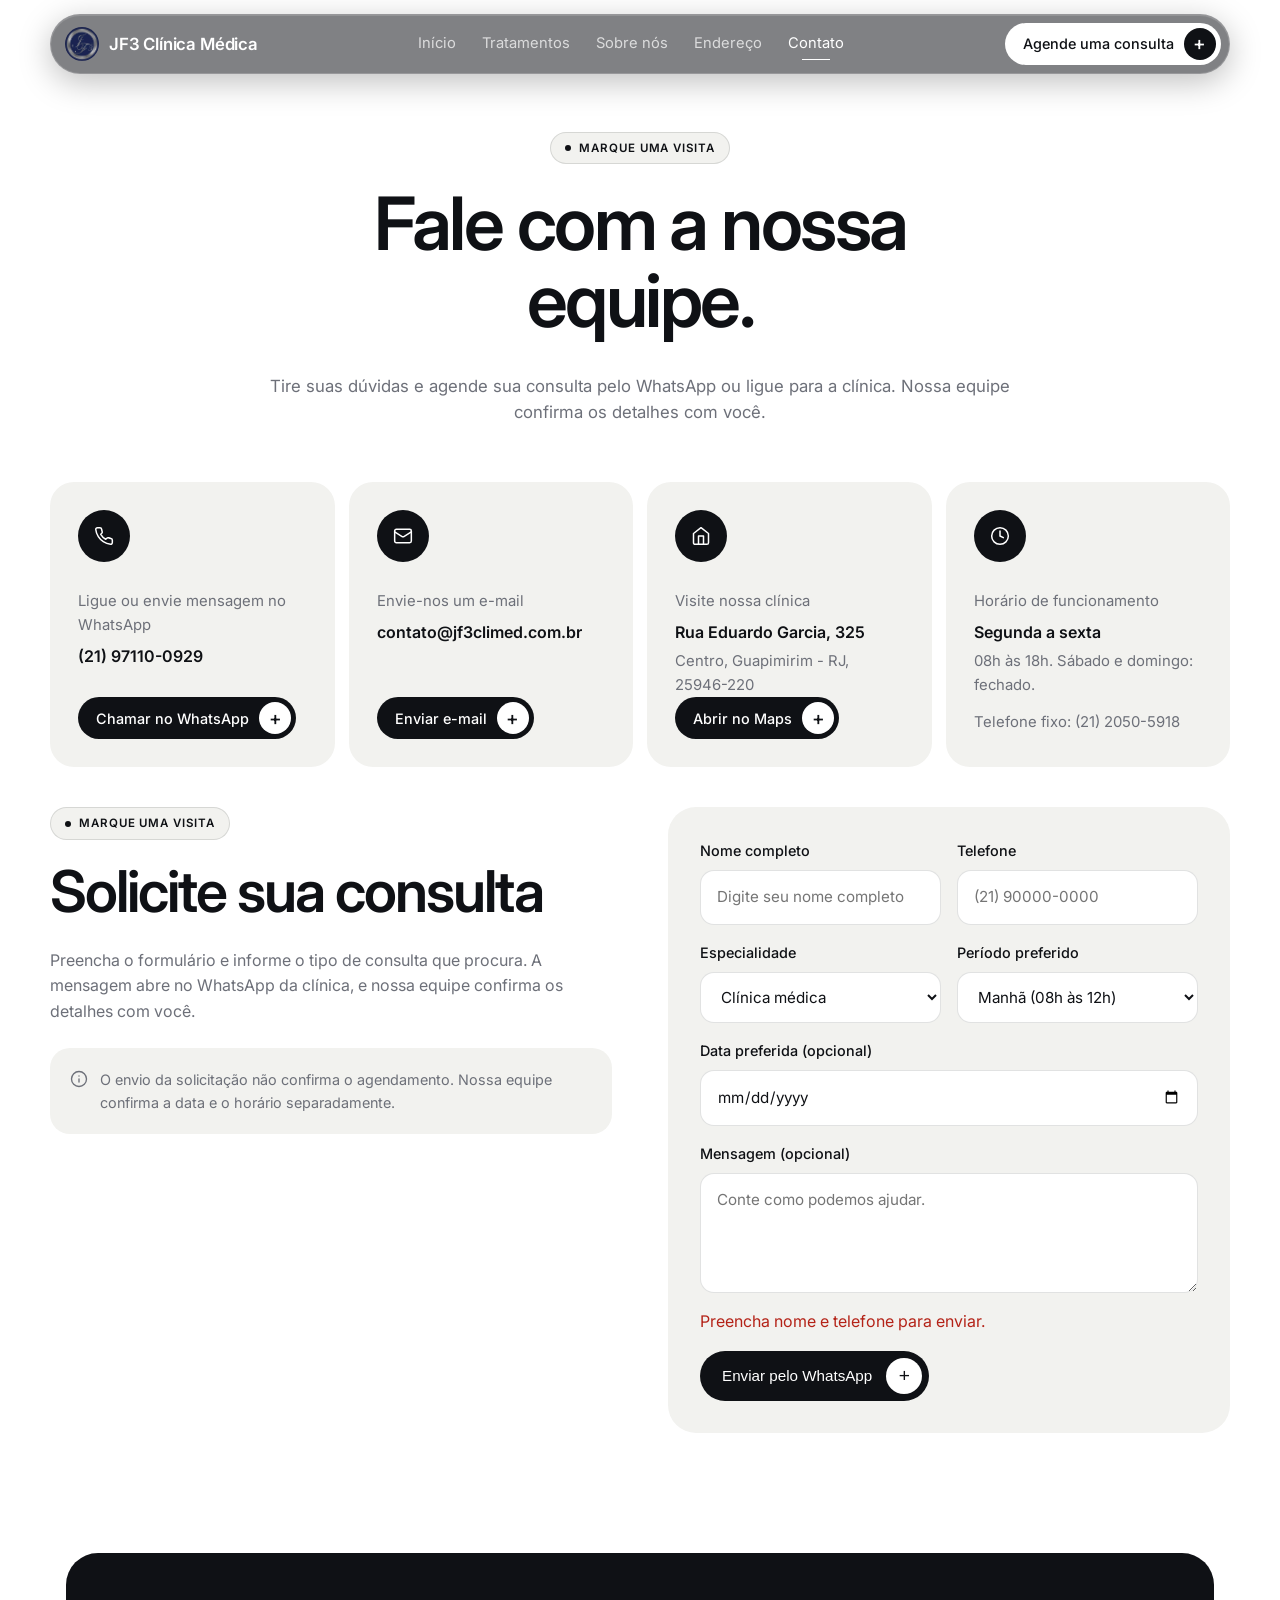
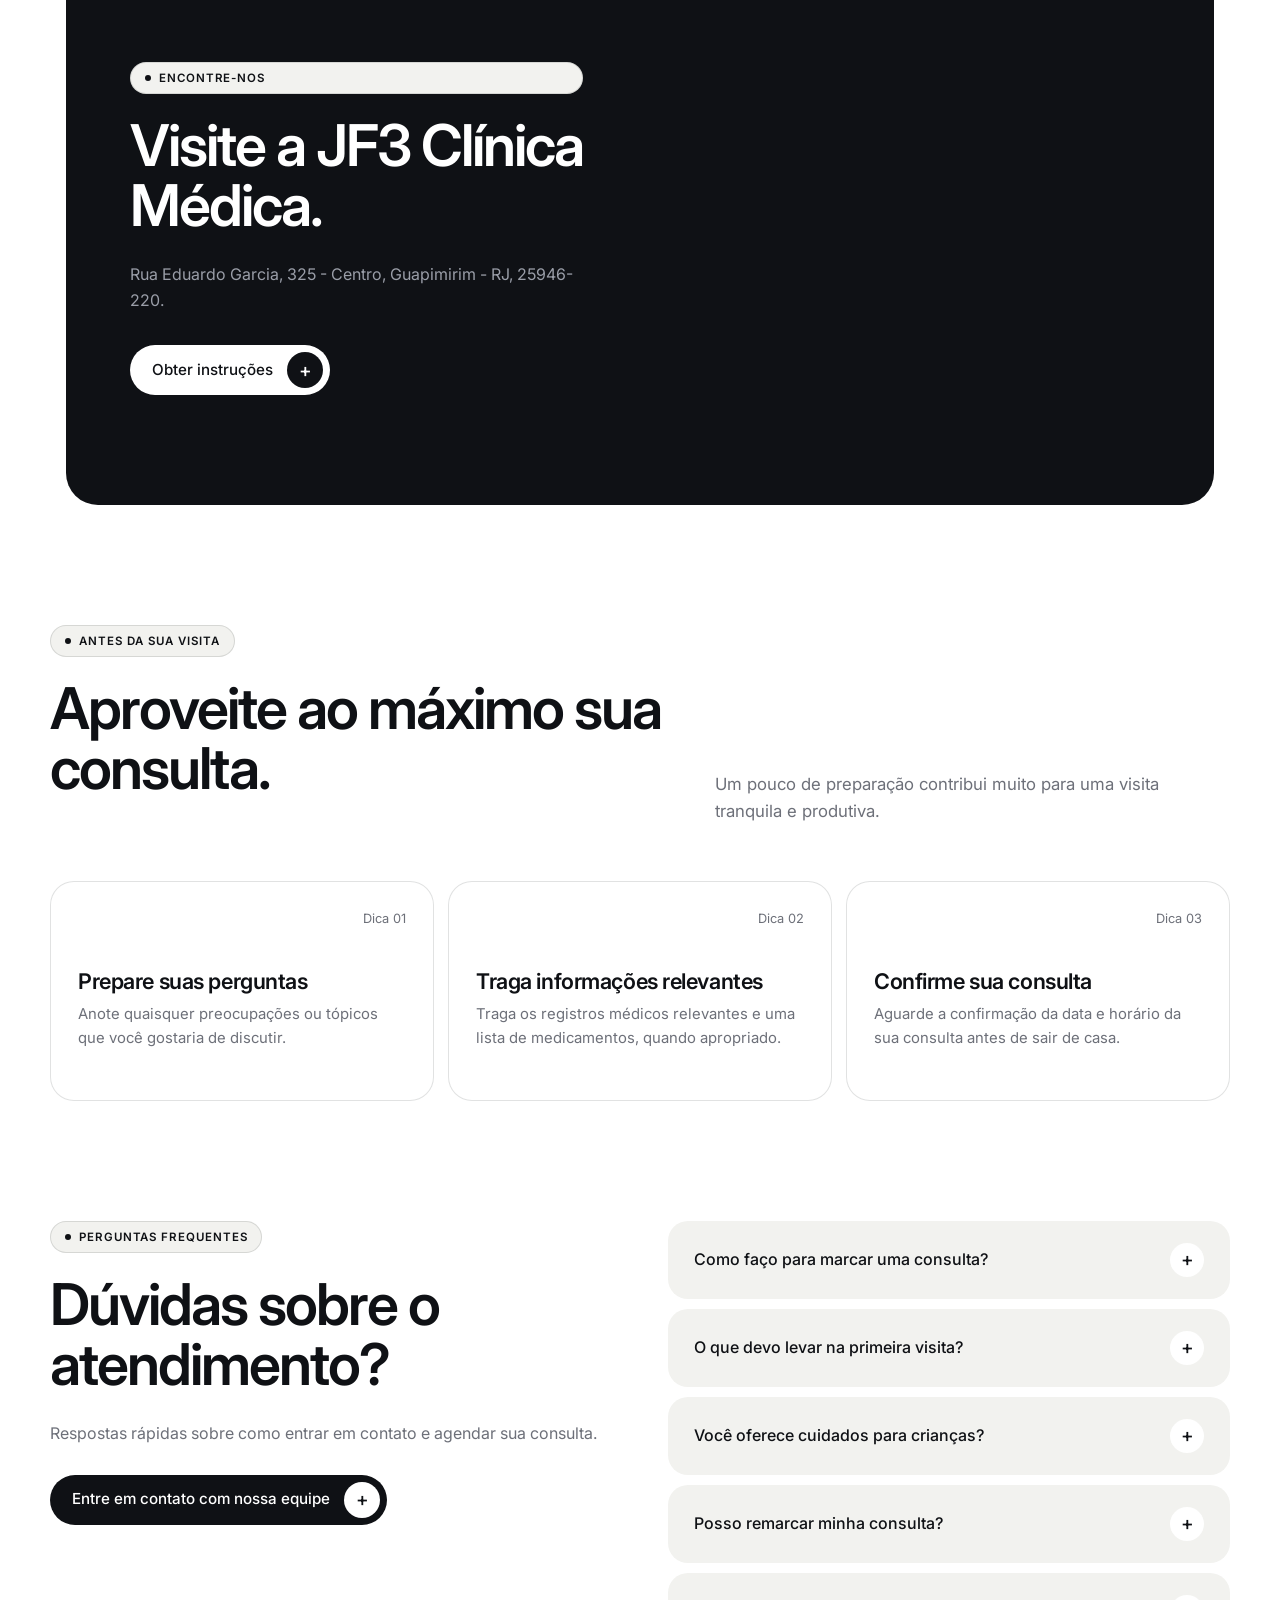
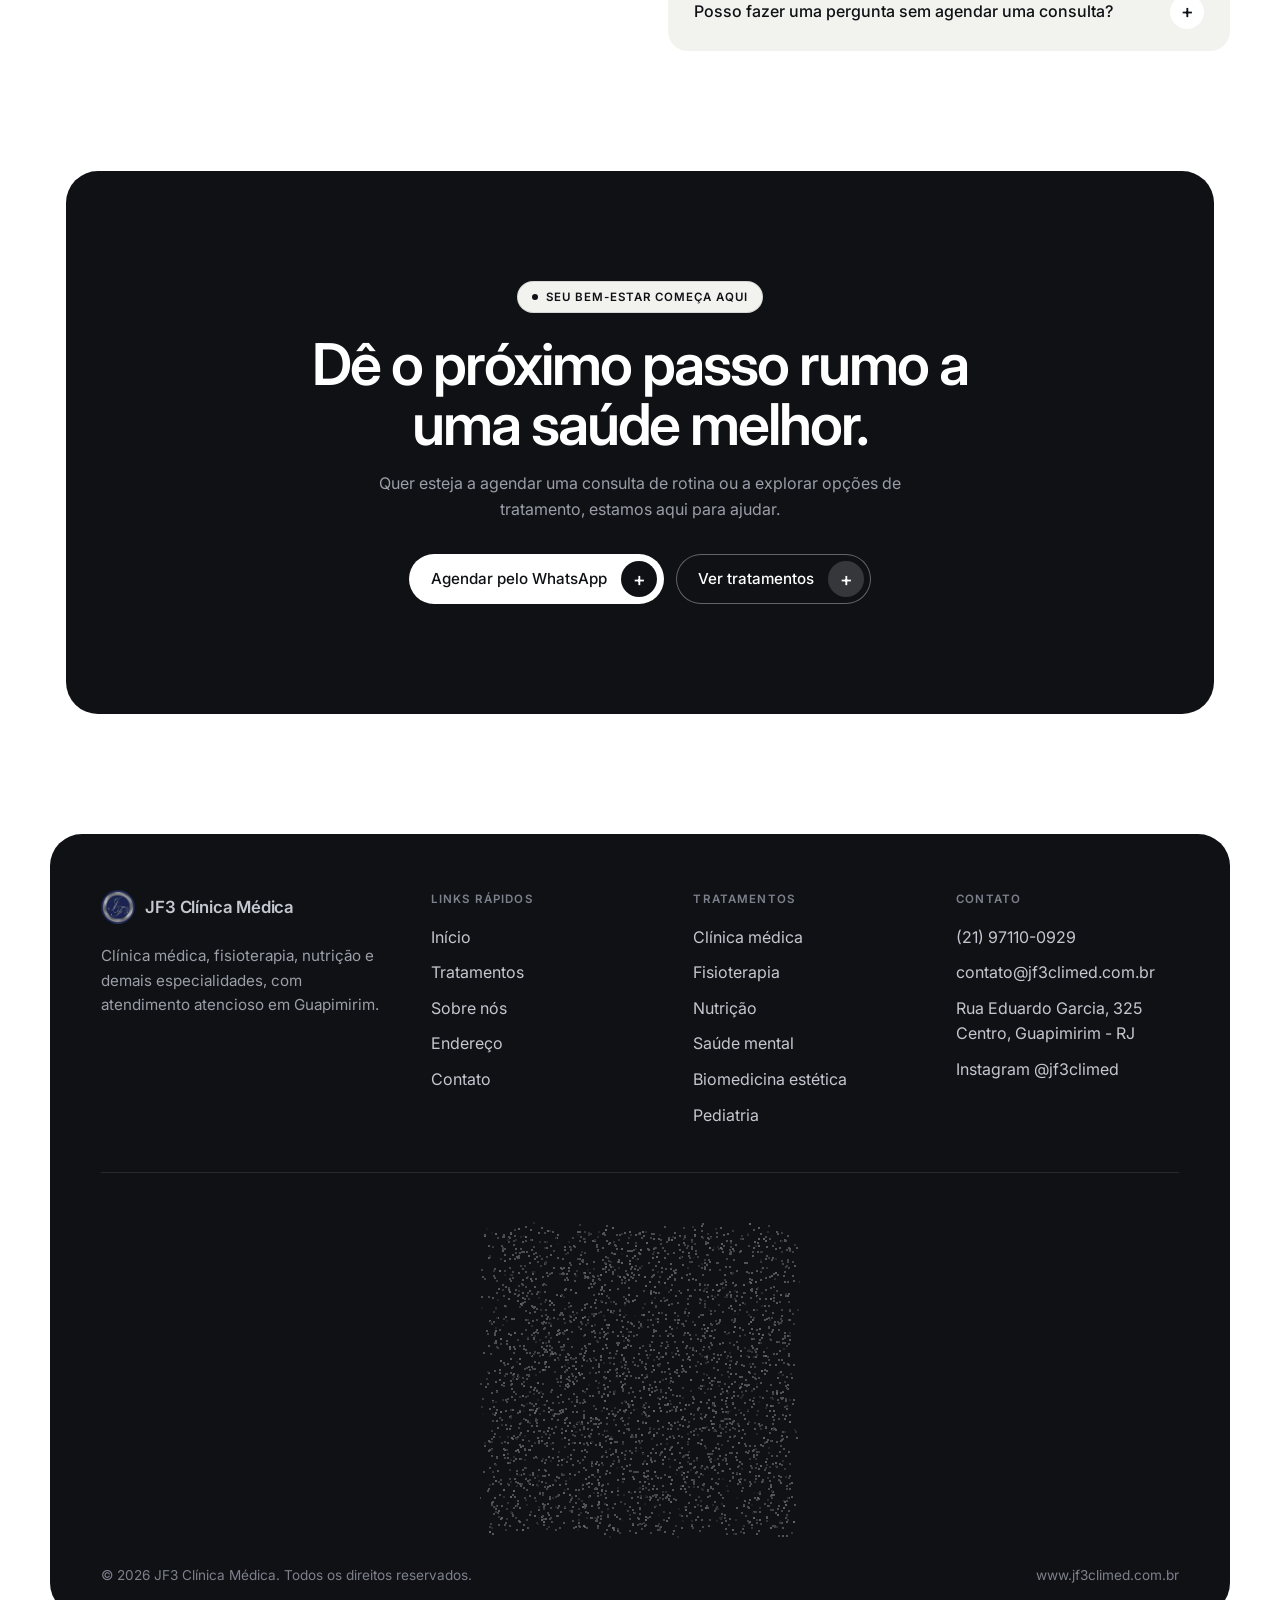
==== commit 90b54c36: "Celular: blocos escuros em tela cheia também em navegadores sem :has; versão nos CSS/JS O número de " ====
--- a/contato.html
+++ b/contato.html
@@ -9,7 +9,7 @@
   <link rel="preconnect" href="https://fonts.googleapis.com">
   <link rel="preconnect" href="https://fonts.gstatic.com" crossorigin>
   <link href="https://fonts.googleapis.com/css2?family=Inter:wght@400;500;600;700&display=swap" rel="stylesheet">
-  <link rel="stylesheet" href="styles.css">
+  <link rel="stylesheet" href="styles.css?v=202611232349">
 </head>
 <body>
 
@@ -124,7 +124,7 @@
       </div>
     </section>
 
-    <section class="section" style="padding-top: 0;">
+    <section class="section has-band" style="padding-top: 0;">
       <div class="band">
         <div class="map-band">
           <div style="display: flex; flex-direction: column; justify-content: center;">
@@ -194,7 +194,7 @@
       </div>
     </section>
 
-    <section class="section" style="padding-top: 0;">
+    <section class="section has-band" style="padding-top: 0;">
       <div class="band cta">
         <p class="eyebrow">Seu bem-estar começa aqui</p>
         <h2>Dê o próximo passo rumo a uma saúde melhor.</h2>
@@ -251,7 +251,7 @@
     </div>
   </footer>
 
-  <script src="script.js"></script>
-  <script src="effects.js"></script>
+  <script src="script.js?v=202611232349"></script>
+  <script src="effects.js?v=202611232349"></script>
 </body>
 </html>
--- a/styles.css
+++ b/styles.css
@@ -1376,13 +1376,13 @@
 
 /* Celular: blocos escuros em tela cheia, de ponta a ponta (sem margem branca nem cantos) */
 @media (max-width: 760px) {
-  main > section.section:has(> .band) {
+  main > section.section.has-band {
     display: block;
     width: 100%;
     padding: 0 !important;
     background: var(--dark);
   }
-  main > section.section:has(> .band) > .band {
+  main > section.section.has-band > .band {
     display: flex;
     flex-direction: column;
     justify-content: center;
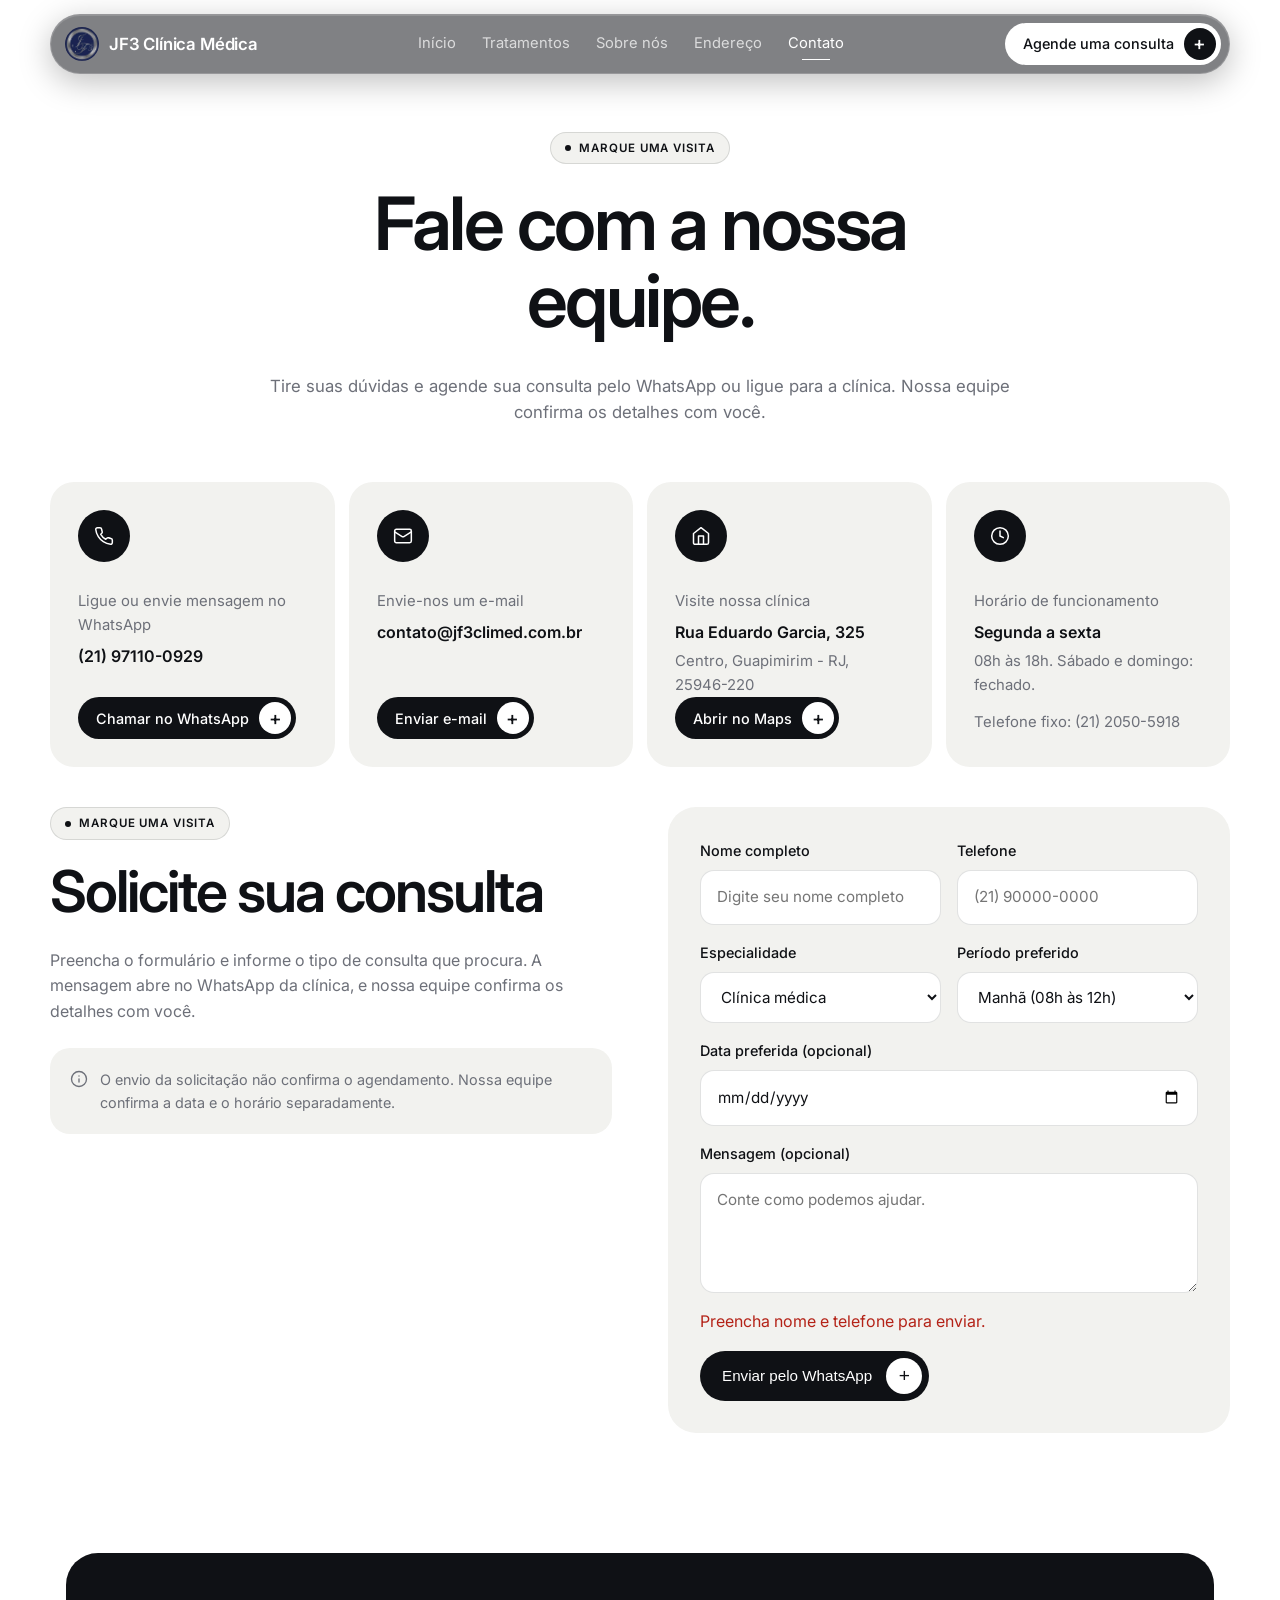
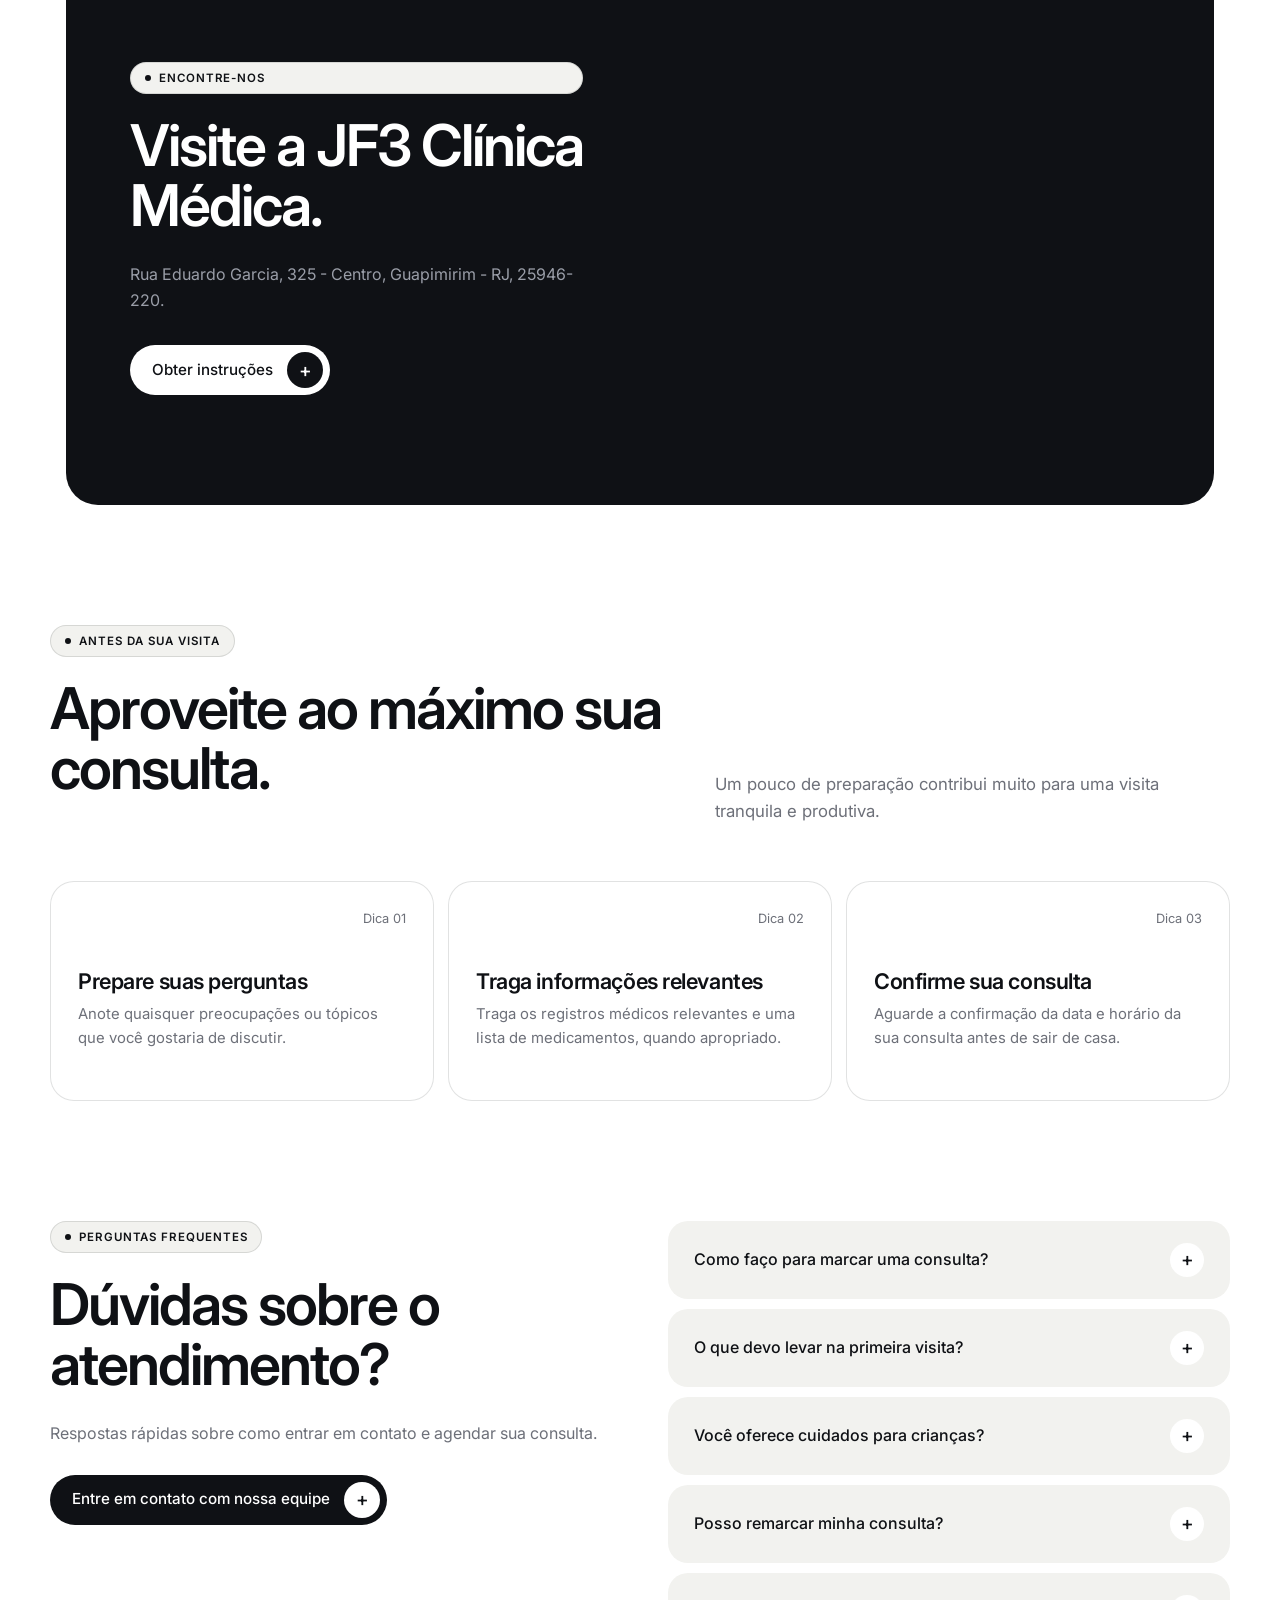
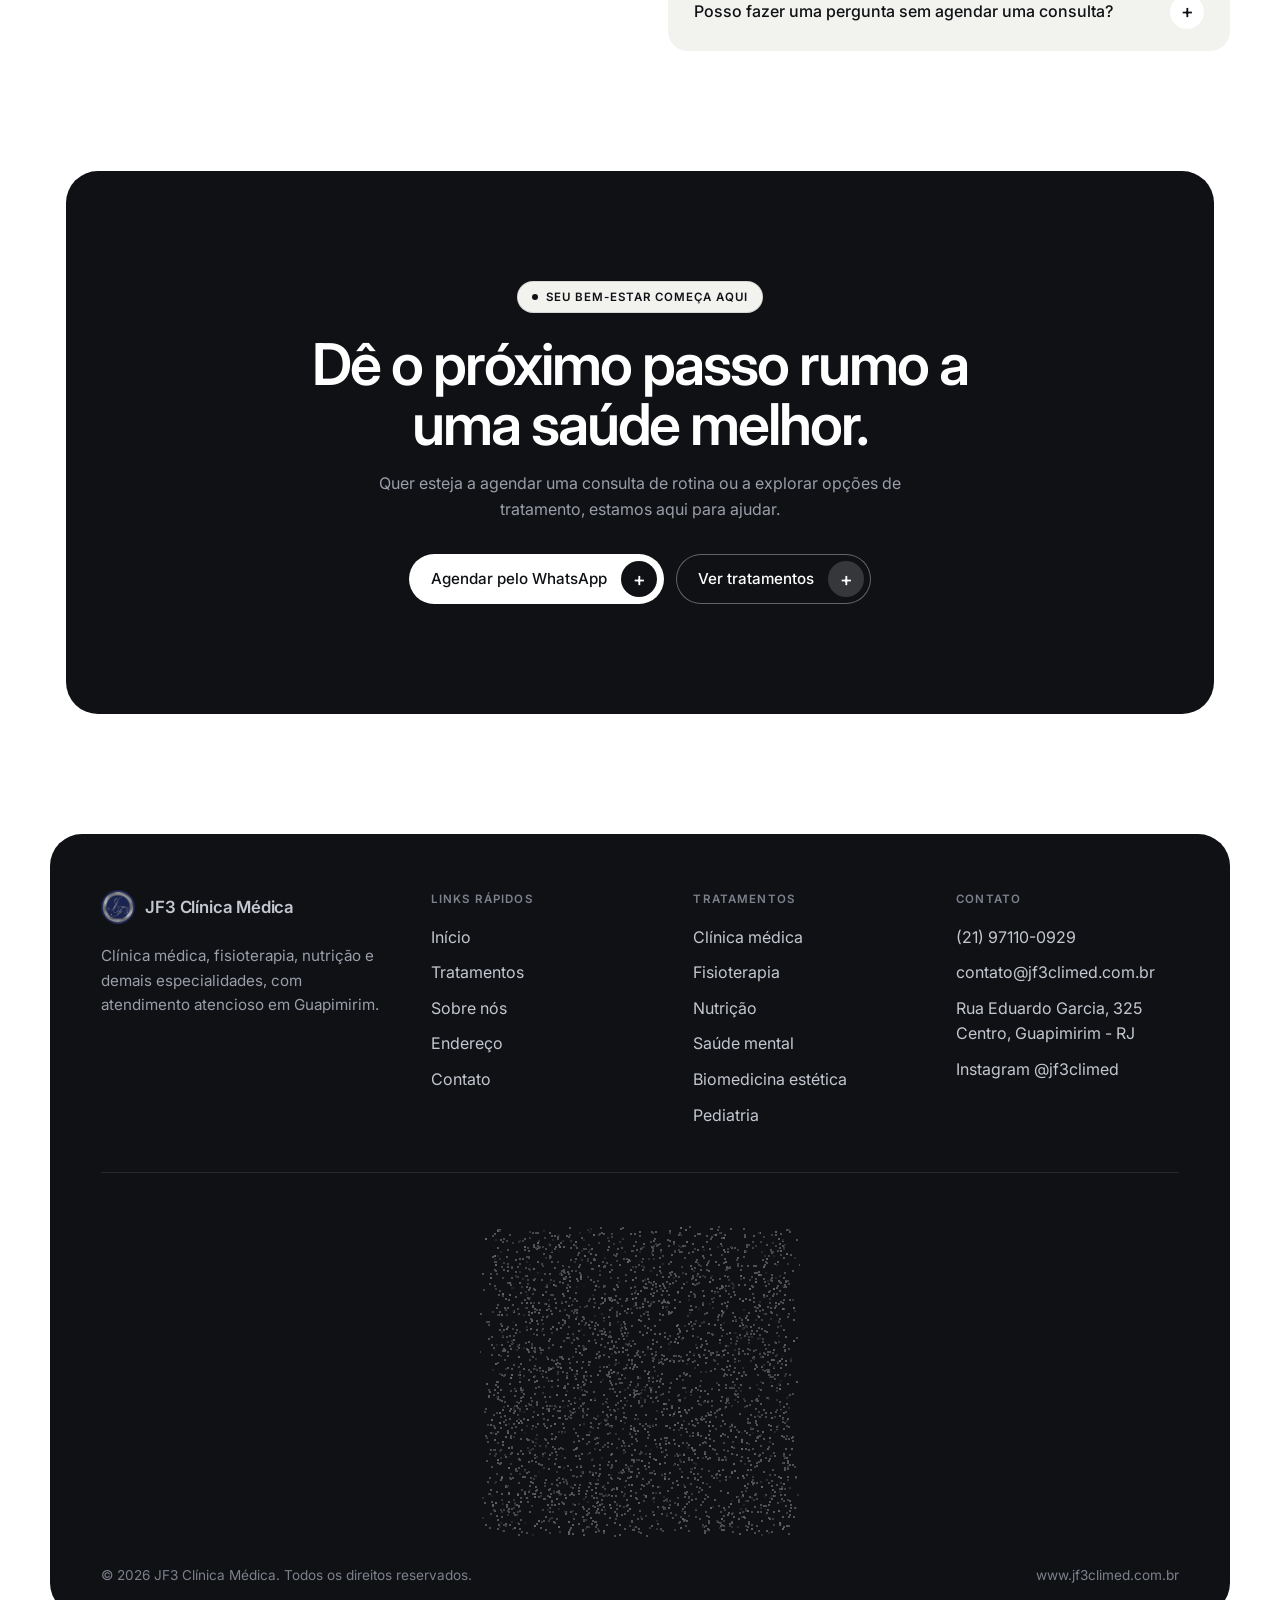
==== commit e7cb3a39: "Celular: título e cards de Tratamentos na mesma seção; valores em 2/2/2; dicas empilhadas Co-Authore" ====
--- a/contato.html
+++ b/contato.html
@@ -9,7 +9,7 @@
   <link rel="preconnect" href="https://fonts.googleapis.com">
   <link rel="preconnect" href="https://fonts.gstatic.com" crossorigin>
   <link href="https://fonts.googleapis.com/css2?family=Inter:wght@400;500;600;700&display=swap" rel="stylesheet">
-  <link rel="stylesheet" href="styles.css?v=202611232349">
+  <link rel="stylesheet" href="styles.css?v=202611232356">
 </head>
 <body>
 
@@ -154,7 +154,7 @@
           <p>Um pouco de preparação contribui muito para uma visita tranquila e produtiva.</p>
         </div>
       </div>
-      <div class="tips m-carousel">
+      <div class="tips">
         <div><span class="num">Dica 01</span><h3>Prepare suas perguntas</h3><p>Anote quaisquer preocupações ou tópicos que você gostaria de discutir.</p></div>
         <div><span class="num">Dica 02</span><h3>Traga informações relevantes</h3><p>Traga os registros médicos relevantes e uma lista de medicamentos, quando apropriado.</p></div>
         <div><span class="num">Dica 03</span><h3>Confirme sua consulta</h3><p>Aguarde a confirmação da data e horário da sua consulta antes de sair de casa.</p></div>
@@ -251,7 +251,7 @@
     </div>
   </footer>
 
-  <script src="script.js?v=202611232349"></script>
-  <script src="effects.js?v=202611232349"></script>
+  <script src="script.js?v=202611232356"></script>
+  <script src="effects.js?v=202611232356"></script>
 </body>
 </html>
--- a/styles.css
+++ b/styles.css
@@ -1393,3 +1393,16 @@
     padding: calc(96px + env(safe-area-inset-top, 0px)) 20px 48px;
   }
 }
+
+/* Celular: cards de valores (Sobre nós) na grade 2/2/2 e dicas (Contato) empilhadas e compactas */
+@media (max-width: 760px) {
+  .m-grid2 .card { padding: 16px 14px; border-radius: 18px; }
+  .m-grid2 .card .icon { width: 38px; height: 38px; }
+  .m-grid2 .card .icon svg { width: 17px; height: 17px; }
+  .m-grid2 .card .num { top: 18px; right: 14px; font-size: 0.72rem; }
+  .m-grid2 .card h3 { margin-top: 18px; font-size: 0.95rem; line-height: 1.2; }
+  .m-grid2 .card p { font-size: 0.78rem; line-height: 1.45; }
+  .tips { gap: 10px; }
+  .tips > div { padding: 18px; }
+  .tips h3 { margin-top: 14px; }
+}
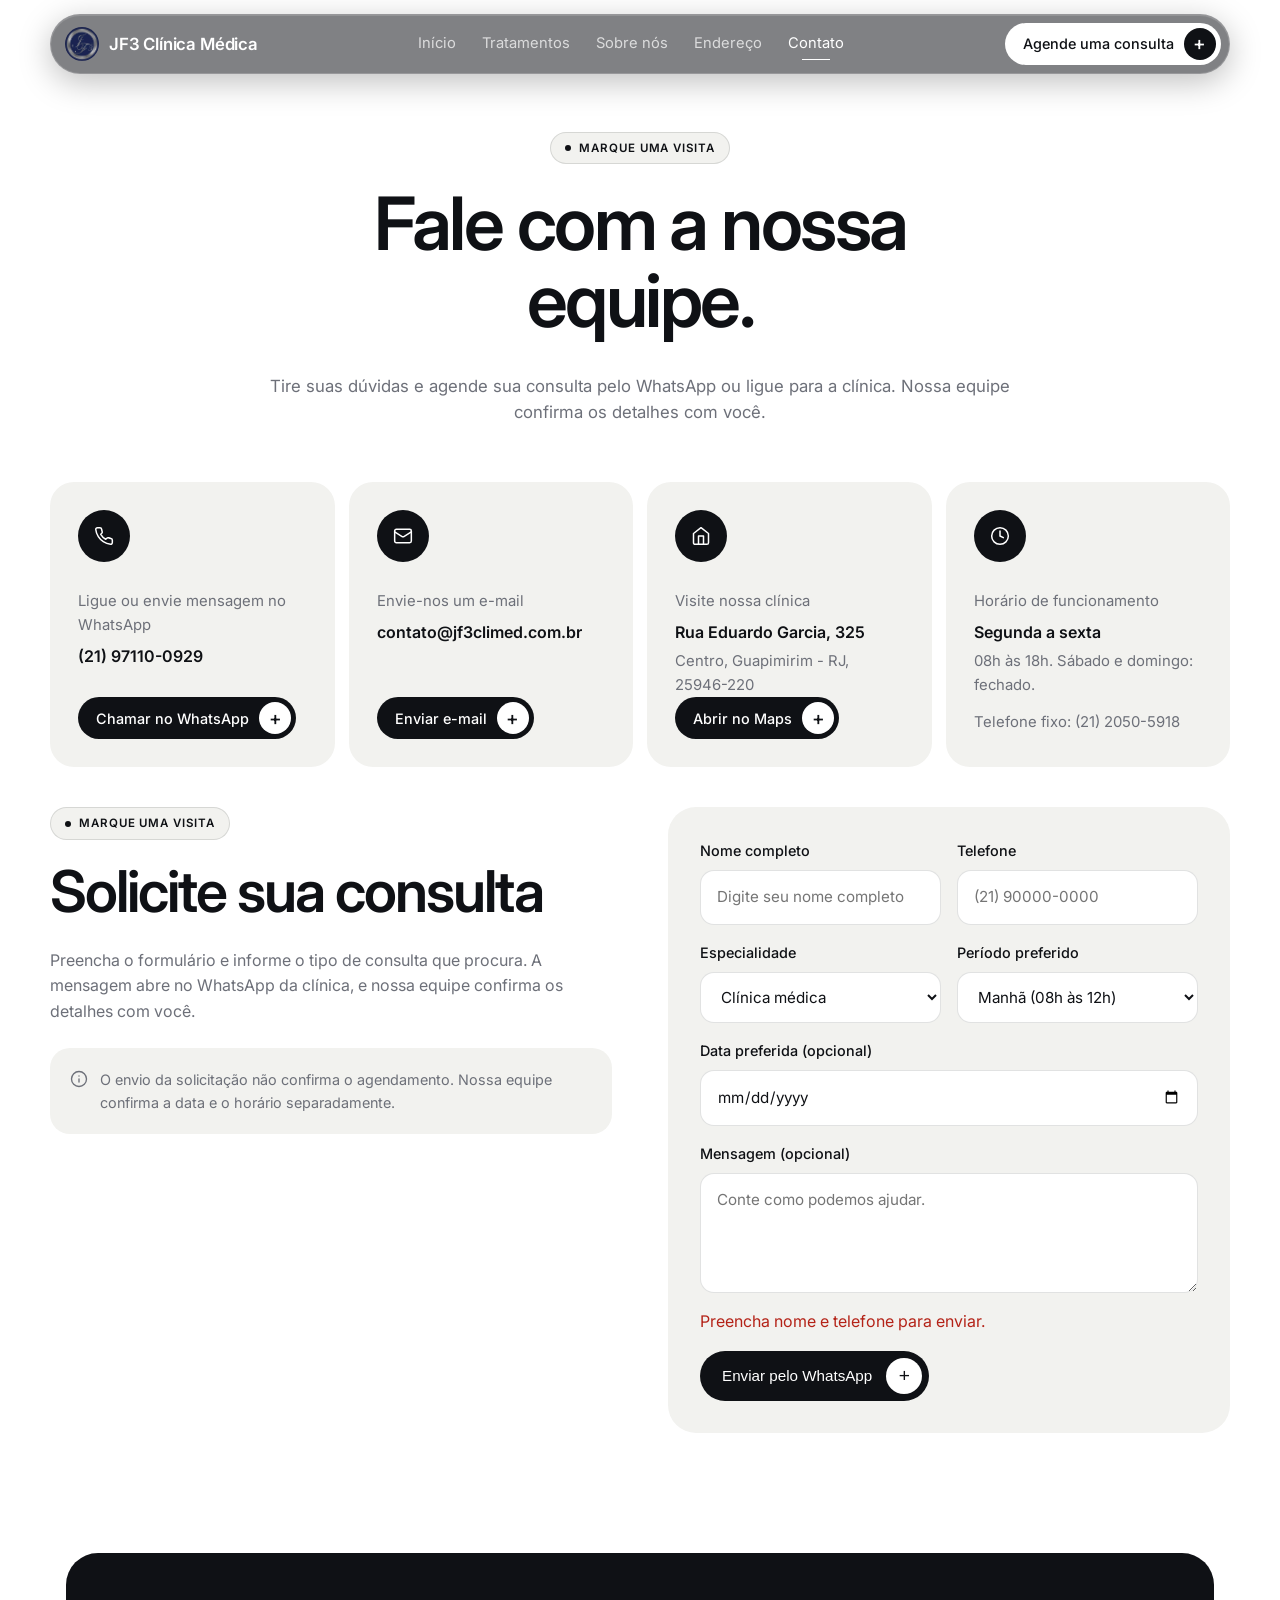
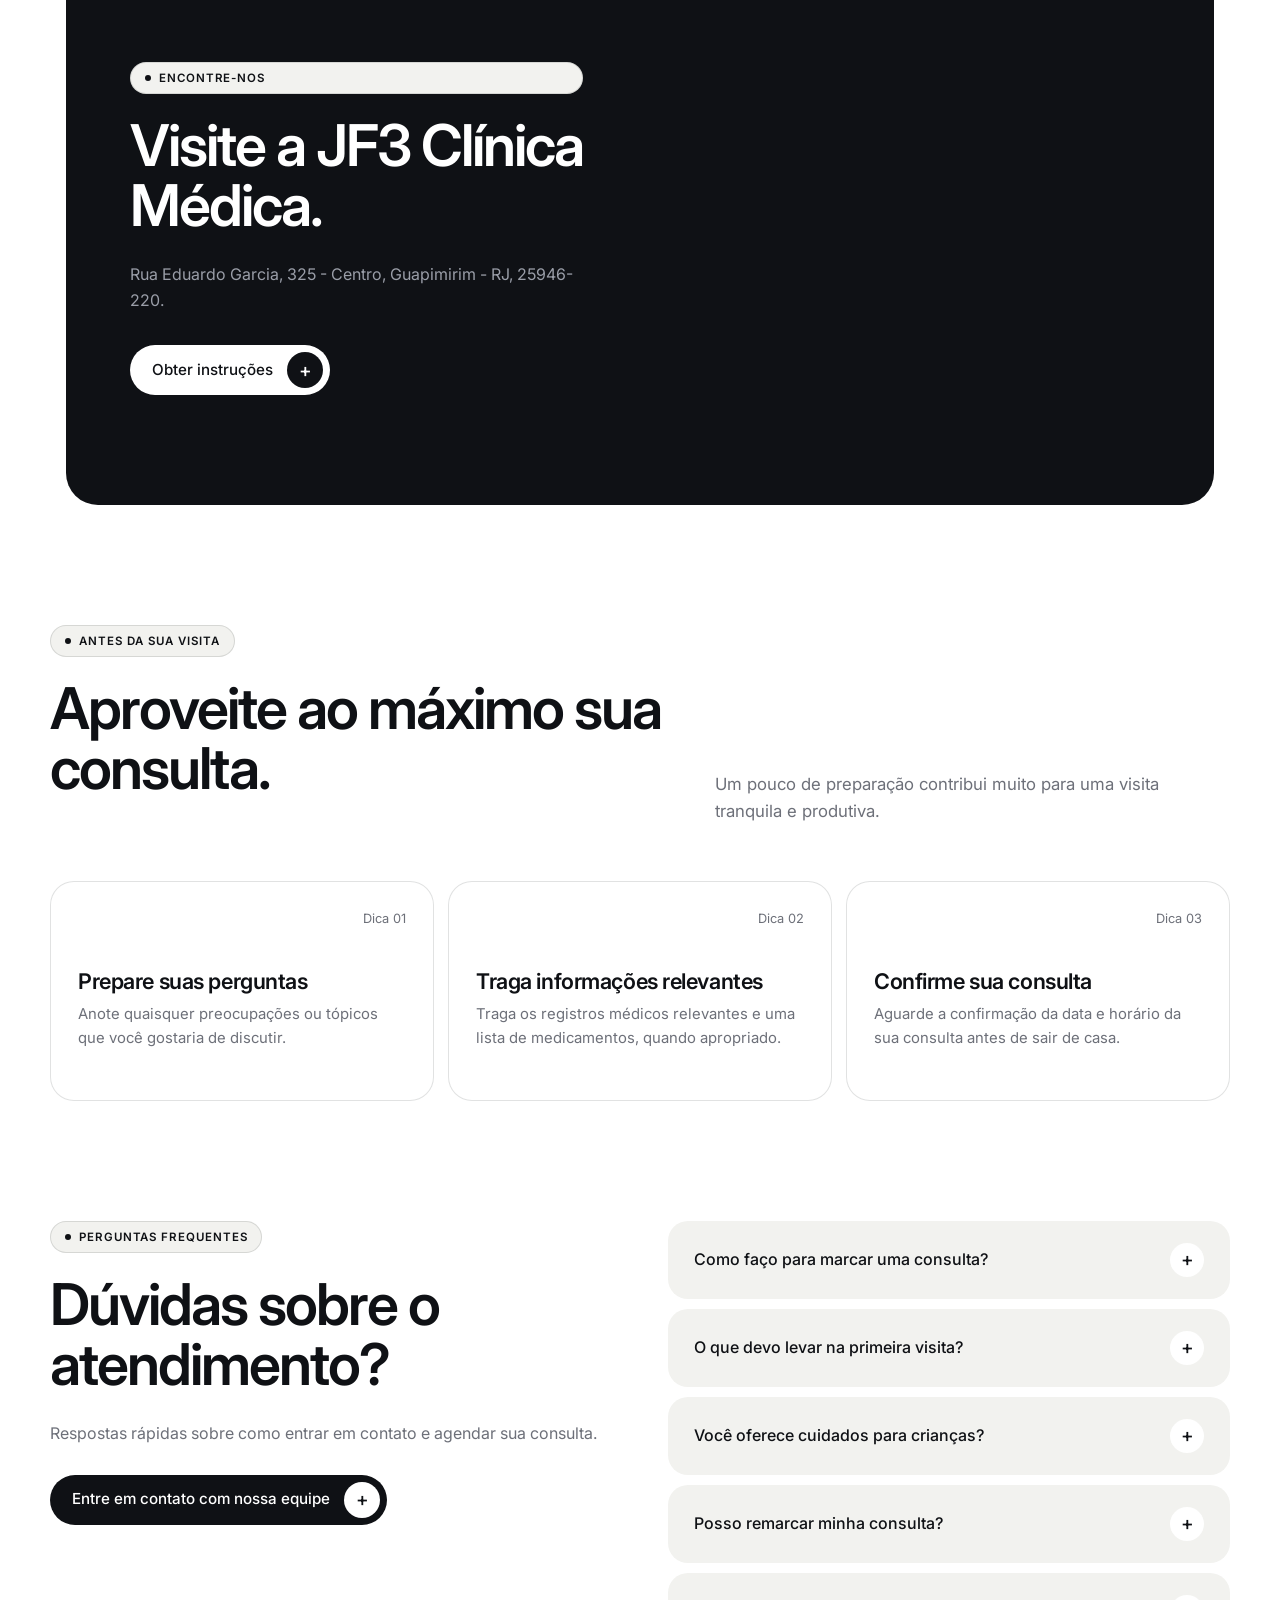
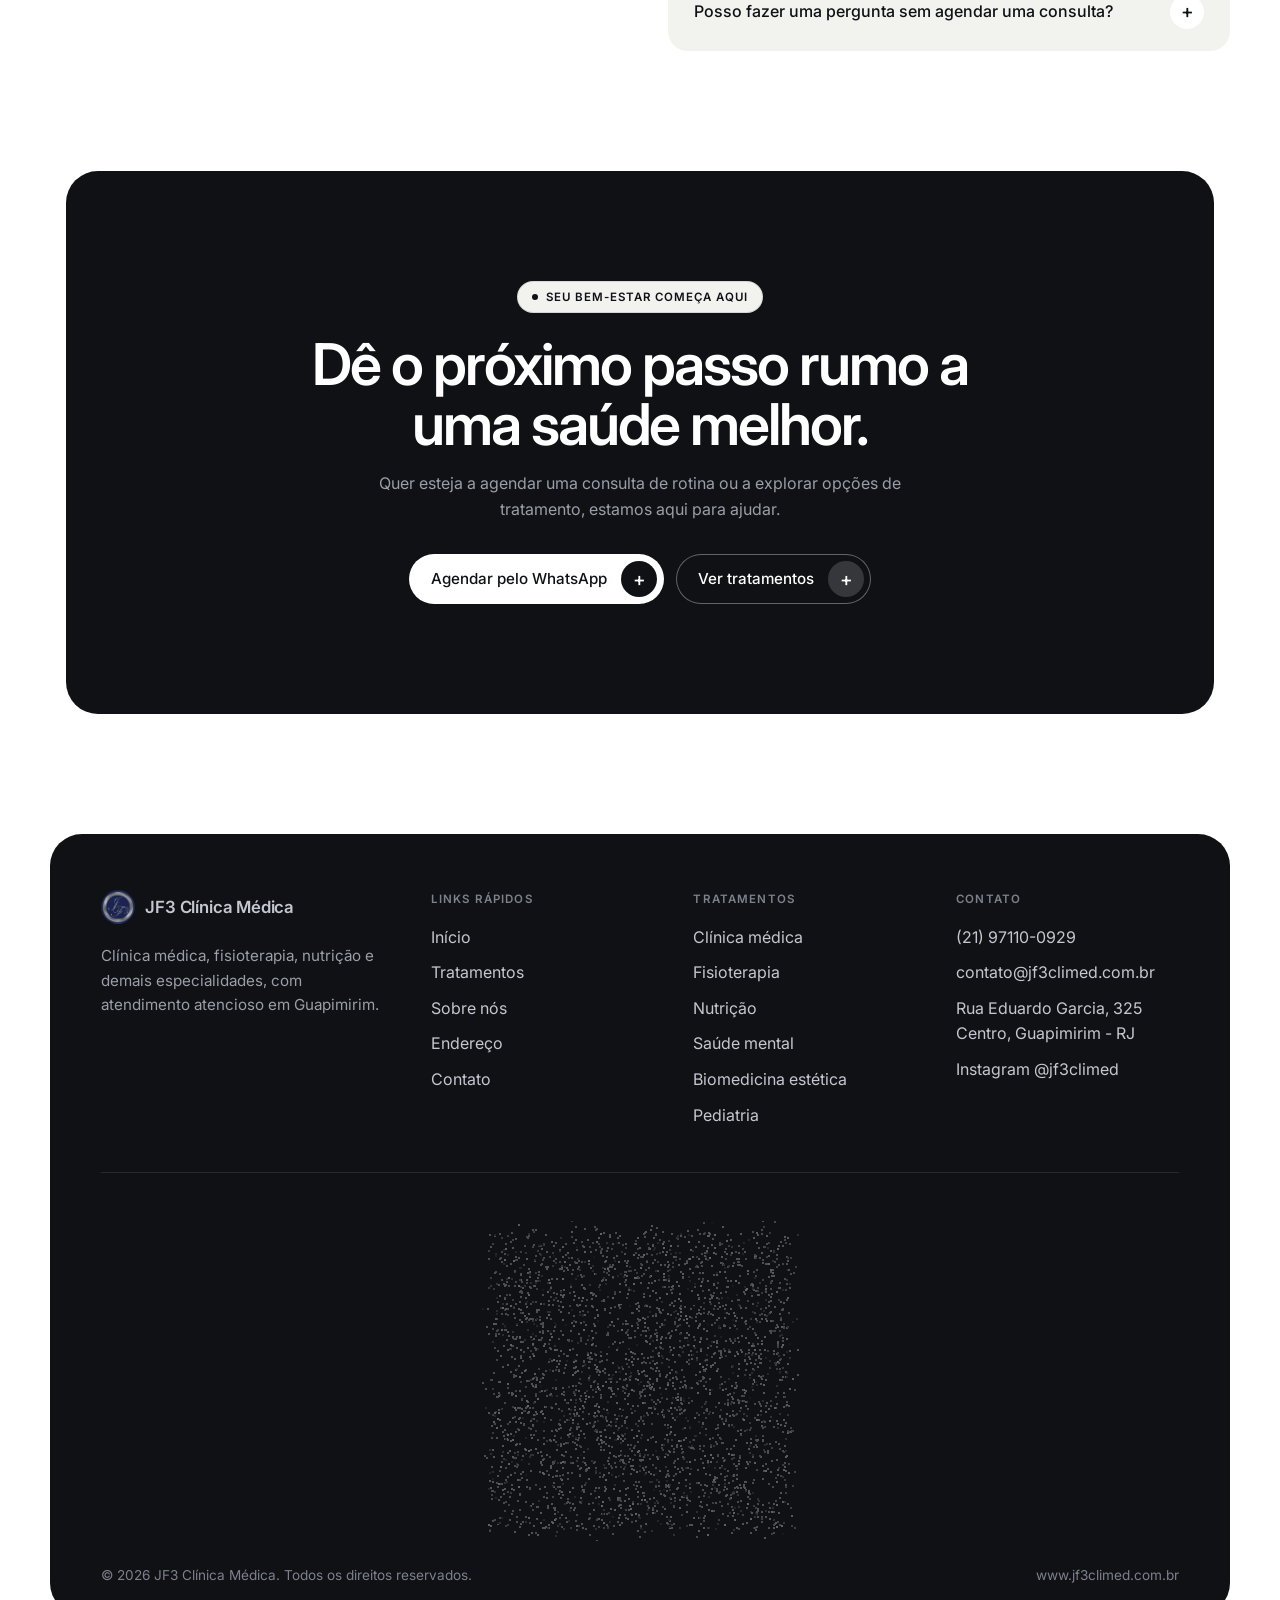
==== commit 010a800d: "Celular: seções com a altura real da tela (lvh) e encaixe obrigatório Com svh, a seção ficava mais b" ====
--- a/contato.html
+++ b/contato.html
@@ -9,7 +9,7 @@
   <link rel="preconnect" href="https://fonts.googleapis.com">
   <link rel="preconnect" href="https://fonts.gstatic.com" crossorigin>
   <link href="https://fonts.googleapis.com/css2?family=Inter:wght@400;500;600;700&display=swap" rel="stylesheet">
-  <link rel="stylesheet" href="styles.css?v=202611232356">
+  <link rel="stylesheet" href="styles.css?v=202611232359">
 </head>
 <body>
 
@@ -251,7 +251,7 @@
     </div>
   </footer>
 
-  <script src="script.js?v=202611232356"></script>
-  <script src="effects.js?v=202611232356"></script>
+  <script src="script.js?v=202611232359"></script>
+  <script src="effects.js?v=202611232359"></script>
 </body>
 </html>
--- a/styles.css
+++ b/styles.css
@@ -1313,13 +1313,16 @@
    "proximity" encaixa sem prender: seções mais longas que a tela rolam livremente.
    Teto de 1000px: evita alturas gigantes se a página for exibida num quadro esticado. */
 @media (max-width: 760px) {
-  html { scroll-snap-type: y proximity; scroll-padding-top: 0; }
+  html { scroll-snap-type: y mandatory; scroll-padding-top: 0; }
   .hero, .wave-band, main > section, .site-footer { scroll-snap-align: start; }
   .site-footer { scroll-snap-align: end; }
 
-  .hero, .wave-band, main > section.section {
+  /* 1ª tela: altura com a barra do navegador aberta (svh), para caber inteira ao abrir.
+     Demais: altura com a barra recolhida (lvh), que é o tamanho real da tela durante a rolagem. */
+  .hero { min-height: min(100vh, 1000px); min-height: min(100svh, 1000px); }
+  .wave-band, main > section.section {
     min-height: min(100vh, 1000px);
-    min-height: min(100svh, 1000px);
+    min-height: min(100lvh, 1000px);
   }
   .hero { justify-content: center; padding-top: calc(96px + env(safe-area-inset-top, 0px)); padding-bottom: 24px; }
   .wave-band { justify-content: center; }
@@ -1388,7 +1391,7 @@
     justify-content: center;
     width: 100%;
     min-height: min(100vh, 1000px);
-    min-height: min(100svh, 1000px);
+    min-height: min(100lvh, 1000px);
     border-radius: 0;
     padding: calc(96px + env(safe-area-inset-top, 0px)) 20px 48px;
   }
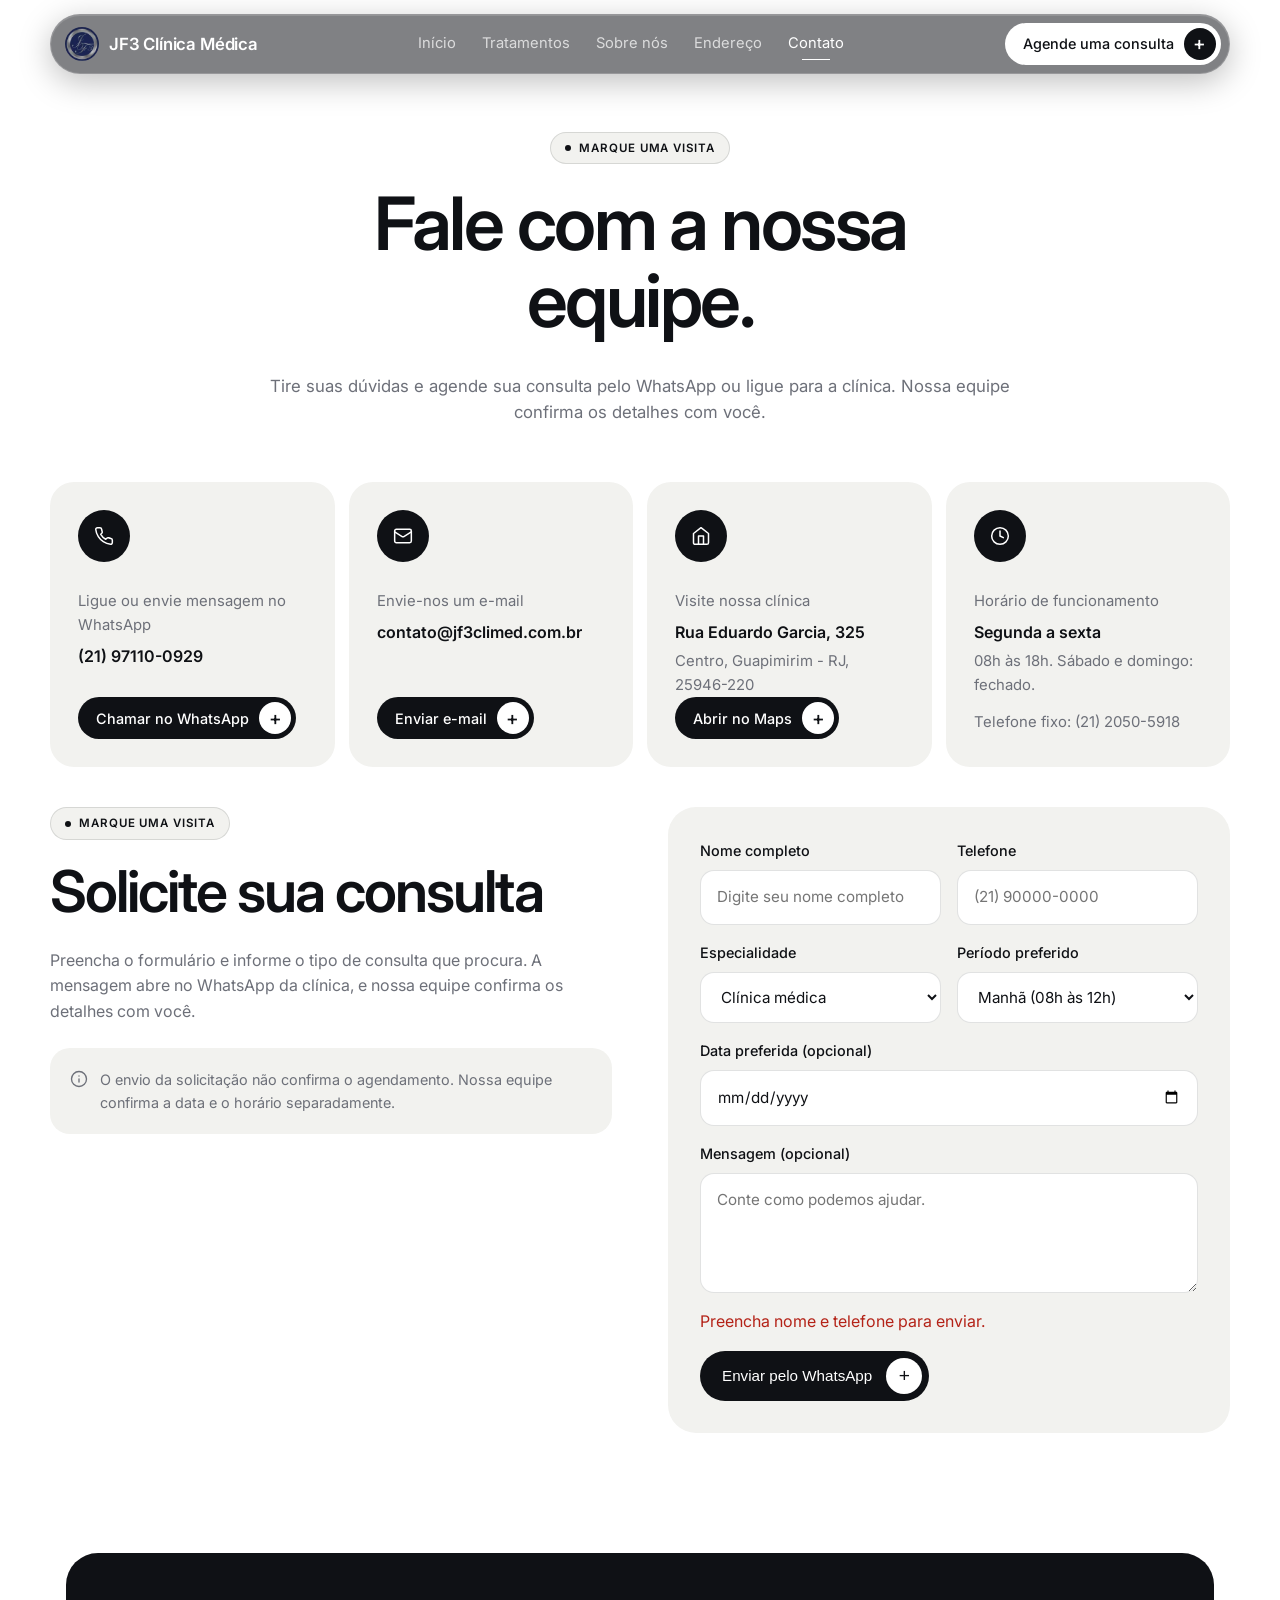
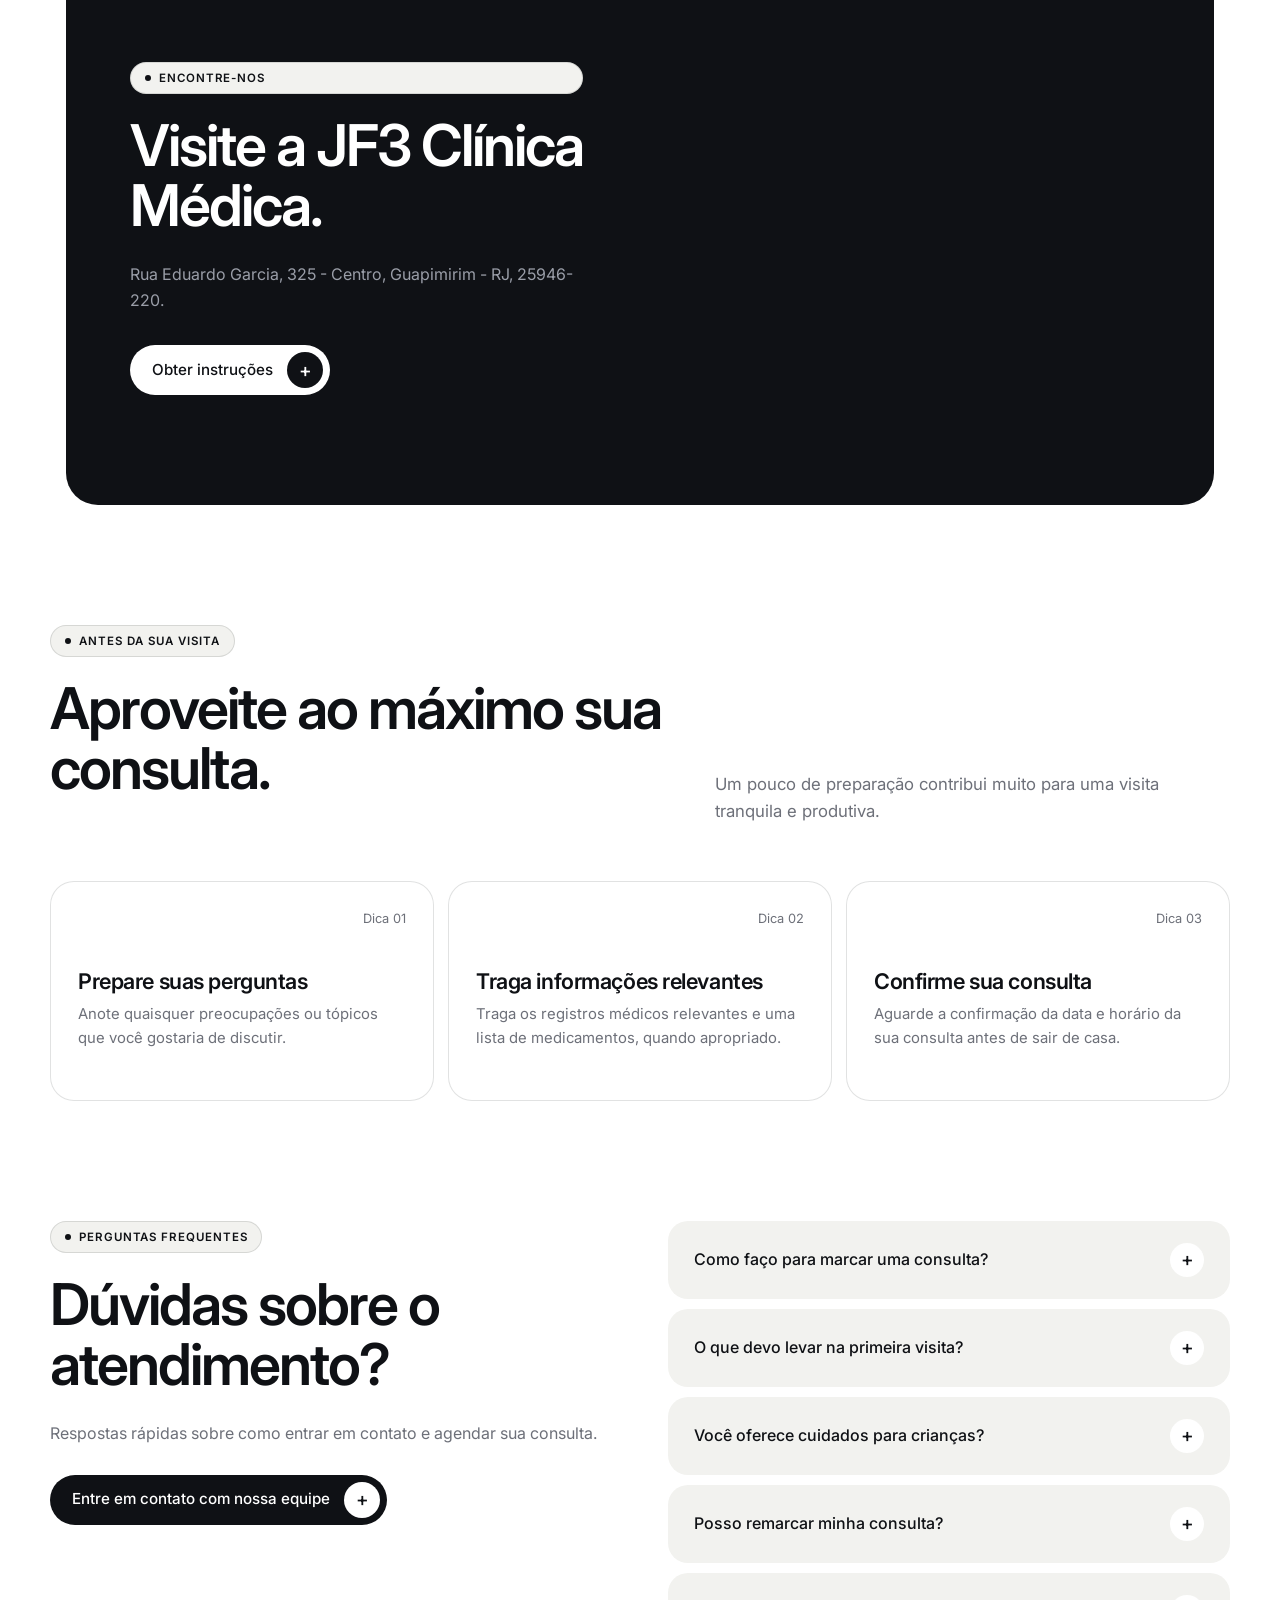
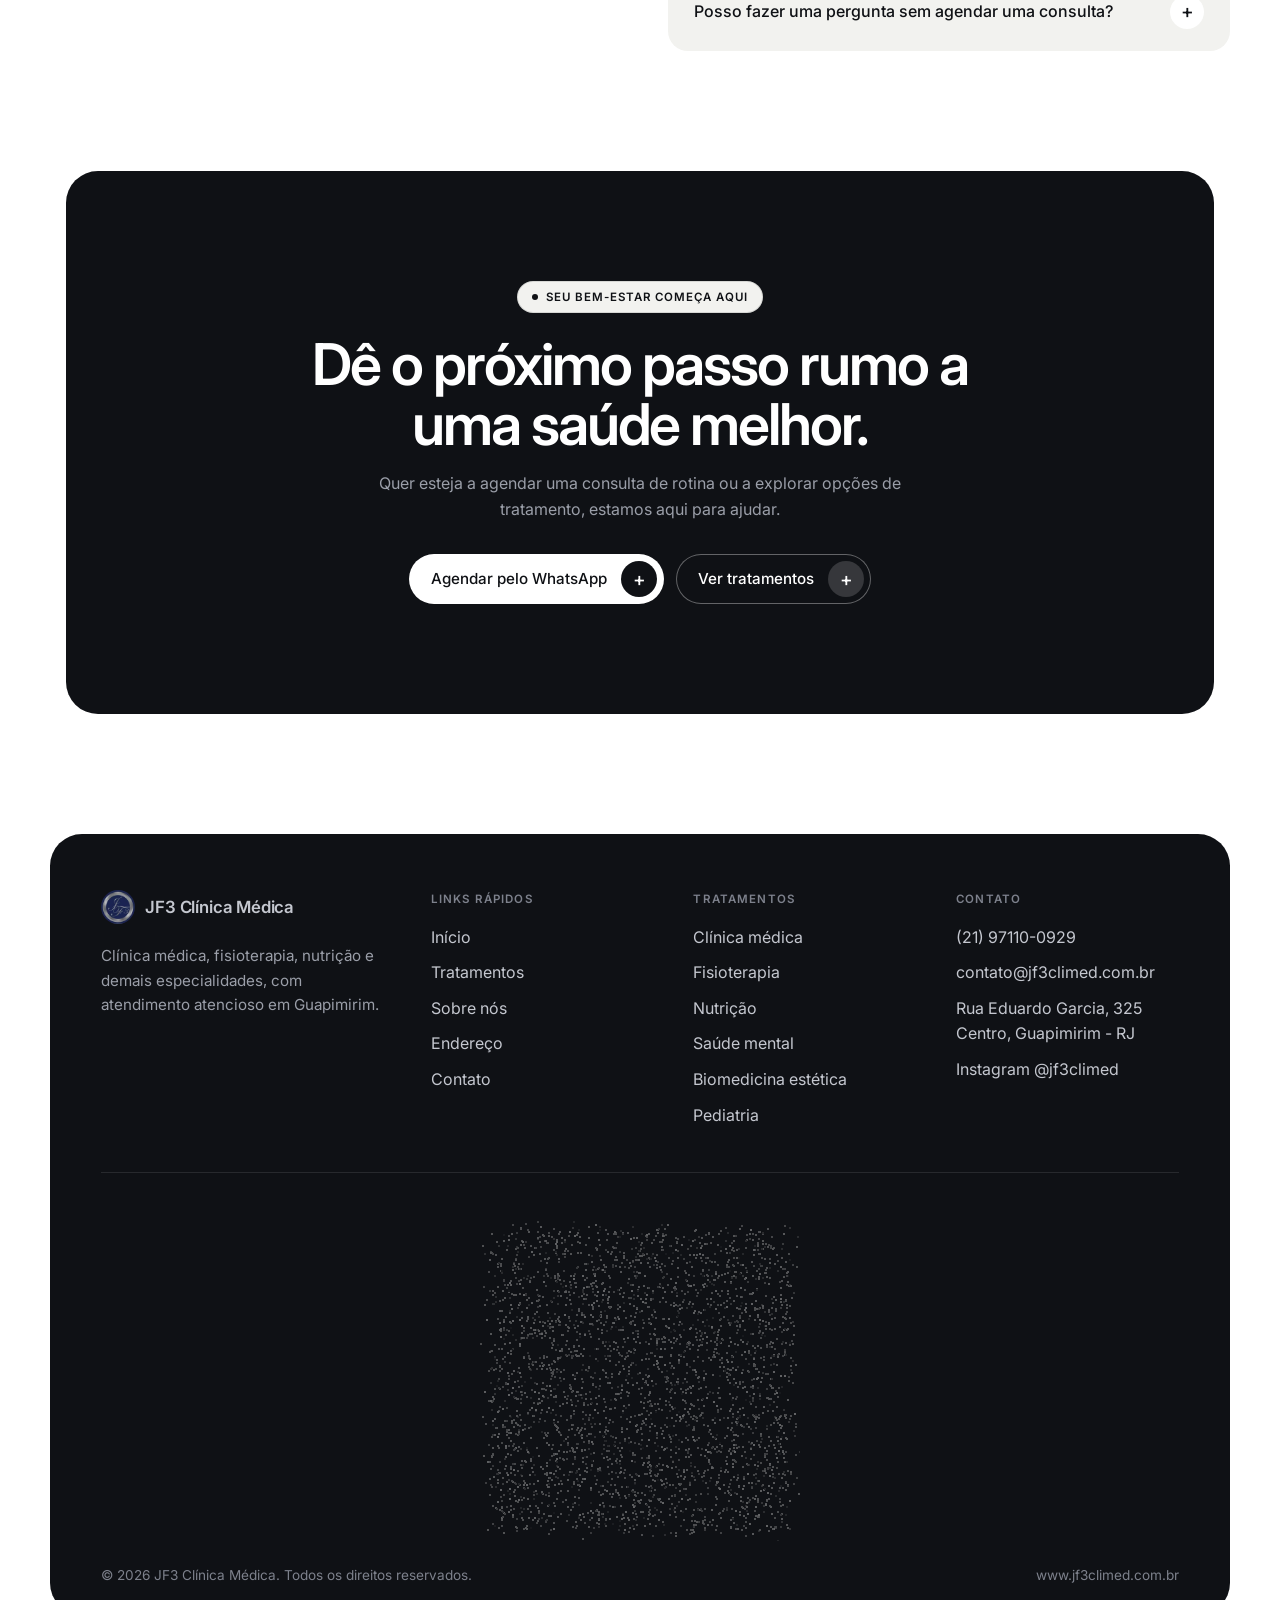
==== commit 24cd7c5e: "WhatsApp flutuante, prévia de compartilhamento, SEO local e imagens WebP - Botão de WhatsApp fixo no" ====
--- a/contato.html
+++ b/contato.html
@@ -3,19 +3,33 @@
 <head>
   <meta charset="utf-8">
   <meta name="viewport" content="width=device-width, initial-scale=1">
-  <title>Contato e agendamento | JF3 Clínica Médica</title>
+  <title>Contato e agendamento | JF3 Clínica Médica em Guapimirim</title>
   <meta name="description" content="Agende sua consulta na JF3 Clínica Médica pelo WhatsApp (21) 97110-0929. Rua Eduardo Garcia, 325, Guapimirim - RJ. Segunda a sexta, das 08h às 18h.">
-  <link rel="icon" href="assets/logo-jf3.jpeg">
+  <link rel="canonical" href="https://lucassoaresconsultor1-spec.github.io/jf3climed-site/contato.html">
+  <meta name="theme-color" content="#0f1115">
+  <meta property="og:type" content="website">
+  <meta property="og:site_name" content="JF3 Clínica Médica">
+  <meta property="og:locale" content="pt_BR">
+  <meta property="og:title" content="Contato e agendamento | JF3 Clínica Médica em Guapimirim">
+  <meta property="og:description" content="Agende sua consulta na JF3 Clínica Médica pelo WhatsApp (21) 97110-0929. Rua Eduardo Garcia, 325, Guapimirim - RJ. Segunda a sexta, das 08h às 18h.">
+  <meta property="og:url" content="https://lucassoaresconsultor1-spec.github.io/jf3climed-site/contato.html">
+  <meta property="og:image" content="https://lucassoaresconsultor1-spec.github.io/jf3climed-site/assets/og-image.jpg">
+  <meta property="og:image:width" content="1200">
+  <meta property="og:image:height" content="630">
+  <meta property="og:image:alt" content="JF3 Clínica Médica em Guapimirim - RJ">
+  <meta name="twitter:card" content="summary_large_image">
+  <link rel="icon" type="image/png" sizes="32x32" href="assets/favicon-32.png">
+  <link rel="apple-touch-icon" href="assets/apple-touch-icon.png">
   <link rel="preconnect" href="https://fonts.googleapis.com">
   <link rel="preconnect" href="https://fonts.gstatic.com" crossorigin>
   <link href="https://fonts.googleapis.com/css2?family=Inter:wght@400;500;600;700&display=swap" rel="stylesheet">
-  <link rel="stylesheet" href="styles.css?v=202611232359">
+  <link rel="stylesheet" href="styles.css?v=202611240005">
 </head>
 <body>
 
   <header class="site-header">
     <a href="index.html" class="brand">
-      <img src="assets/logo-jf3.jpeg" alt="Logo JF3 Clínica Médica" width="34" height="34">
+      <img src="assets/logo-96.webp" alt="Logo JF3 Clínica Médica" width="34" height="34">
       <span>JF3 Clínica Médica</span>
     </a>
     <nav class="nav" id="menu" aria-label="Principal">
@@ -210,7 +224,7 @@
   <footer class="site-footer">
     <div class="footer-top">
       <div>
-        <a href="index.html" class="brand"><img src="assets/logo-jf3.jpeg" alt="" width="44" height="44"><span>JF3 Clínica Médica</span></a>
+        <a href="index.html" class="brand"><img loading="lazy" decoding="async" src="assets/logo-96.webp" alt="" width="44" height="44"><span>JF3 Clínica Médica</span></a>
         <p class="footer-about">Clínica médica, fisioterapia, nutrição e demais especialidades, com atendimento atencioso em Guapimirim.</p>
       </div>
       <div>
@@ -244,14 +258,16 @@
         </ul>
       </div>
     </div>
-    <canvas class="footer-mark" data-particles="assets/logo-mark.png" aria-hidden="true"></canvas>
+    <canvas class="footer-mark" data-particles="assets/logo-mark.webp" aria-hidden="true"></canvas>
     <div class="footer-bottom">
       <span>© <span class="year"></span> JF3 Clínica Médica. Todos os direitos reservados.</span>
       <span>www.jf3climed.com.br</span>
     </div>
   </footer>
 
-  <script src="script.js?v=202611232359"></script>
-  <script src="effects.js?v=202611232359"></script>
+  <a class="wa-float" href="https://wa.me/5521971100929?text=Ol%C3%A1!%20Gostaria%20de%20agendar%20uma%20consulta%20na%20JF3%20Cl%C3%ADnica%20M%C3%A9dica." target="_blank" rel="noopener" aria-label="Conversar com a JF3 no WhatsApp"><svg viewBox="0 0 24 24" fill="currentColor" aria-hidden="true"><path d="M17.472 14.382c-.297-.149-1.758-.867-2.03-.967-.273-.099-.471-.148-.67.15-.197.297-.767.966-.94 1.164-.173.199-.347.223-.644.075-.297-.15-1.255-.463-2.39-1.475-.883-.788-1.48-1.761-1.653-2.059-.173-.297-.018-.458.13-.606.134-.133.298-.347.446-.52.149-.174.198-.298.298-.497.099-.198.05-.371-.025-.52-.075-.149-.669-1.612-.916-2.207-.242-.579-.487-.5-.669-.51-.173-.008-.371-.01-.57-.01-.198 0-.52.074-.792.372-.272.297-1.04 1.016-1.04 2.479 0 1.462 1.065 2.875 1.213 3.074.149.198 2.096 3.2 5.077 4.487.709.306 1.262.489 1.694.625.712.227 1.36.195 1.871.118.571-.085 1.758-.719 2.006-1.413.248-.694.248-1.289.173-1.413-.074-.124-.272-.198-.57-.347m-5.421 7.403h-.004a9.87 9.87 0 01-5.031-1.378l-.361-.214-3.741.982.998-3.648-.235-.374a9.86 9.86 0 01-1.51-5.26c.001-5.45 4.436-9.884 9.888-9.884 2.64 0 5.122 1.03 6.988 2.898a9.825 9.825 0 012.893 6.994c-.003 5.45-4.437 9.884-9.885 9.884m8.413-18.297A11.815 11.815 0 0012.05 0C5.495 0 .16 5.335.157 11.892c0 2.096.547 4.142 1.588 5.945L.057 24l6.305-1.654a11.882 11.882 0 005.683 1.448h.005c6.554 0 11.89-5.335 11.893-11.893a11.821 11.821 0 00-3.48-8.413Z"/></svg></a>
+
+  <script src="script.js?v=202611240005"></script>
+  <script src="effects.js?v=202611240005"></script>
 </body>
 </html>
--- a/styles.css
+++ b/styles.css
@@ -1409,3 +1409,51 @@
   .tips > div { padding: 18px; }
   .tips h3 { margin-top: 14px; }
 }
+
+/* Botão flutuante de WhatsApp (celular e tablet) */
+.wa-float { display: none; }
+@keyframes wa-in { from { opacity: 0; transform: scale(0.6) translateY(20px); } to { opacity: 1; transform: none; } }
+@keyframes wa-ring { from { transform: scale(1); opacity: 0.55; } to { transform: scale(1.7); opacity: 0; } }
+@media (max-width: 960px) {
+  .wa-float {
+    position: fixed;
+    right: calc(16px + env(safe-area-inset-right, 0px));
+    bottom: calc(18px + env(safe-area-inset-bottom, 0px));
+    z-index: 40;
+    display: grid;
+    place-items: center;
+    width: 58px;
+    height: 58px;
+    border-radius: 50%;
+    background: #25d366;
+    color: #fff;
+    box-shadow: 0 10px 28px rgba(0, 0, 0, 0.28);
+    animation: wa-in 0.5s 1.2s ease both;
+  }
+  .wa-float svg { width: 30px; height: 30px; }
+  .wa-float::before {
+    content: "";
+    position: absolute;
+    inset: 0;
+    border-radius: 50%;
+    background: #25d366;
+    z-index: -1;
+    animation: wa-ring 2.4s 2s ease-out infinite;
+  }
+  .wa-float:focus-visible { outline: 3px solid #fff; outline-offset: 3px; }
+}
+
+/* Celular: rodapé também em tela cheia, de ponta a ponta, continuando os blocos escuros */
+@media (max-width: 760px) {
+  .site-footer {
+    display: flex;
+    flex-direction: column;
+    justify-content: center;
+    width: 100%;
+    min-height: min(100vh, 1000px);
+    min-height: min(100lvh, 1000px);
+    margin: 0;
+    border-radius: 0;
+    padding: calc(96px + env(safe-area-inset-top, 0px)) 20px calc(96px + env(safe-area-inset-bottom, 0px));
+  }
+}
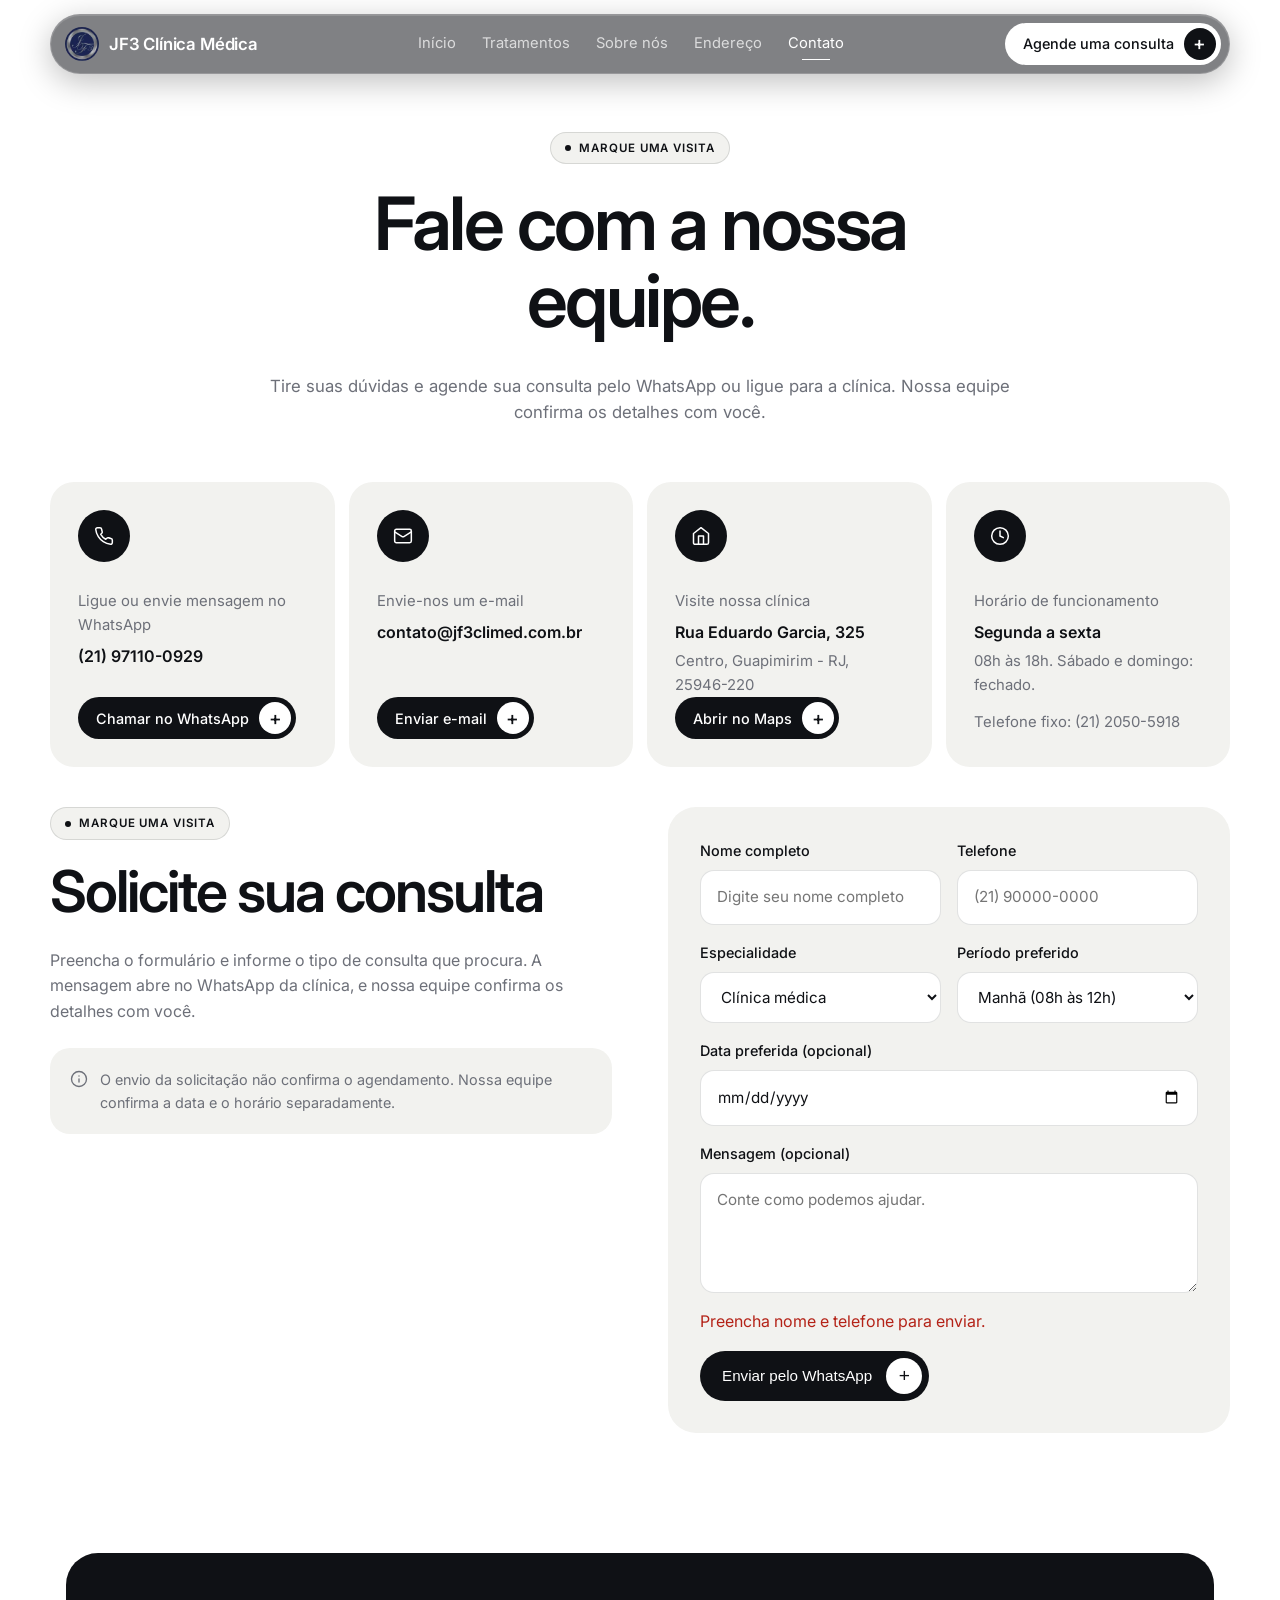
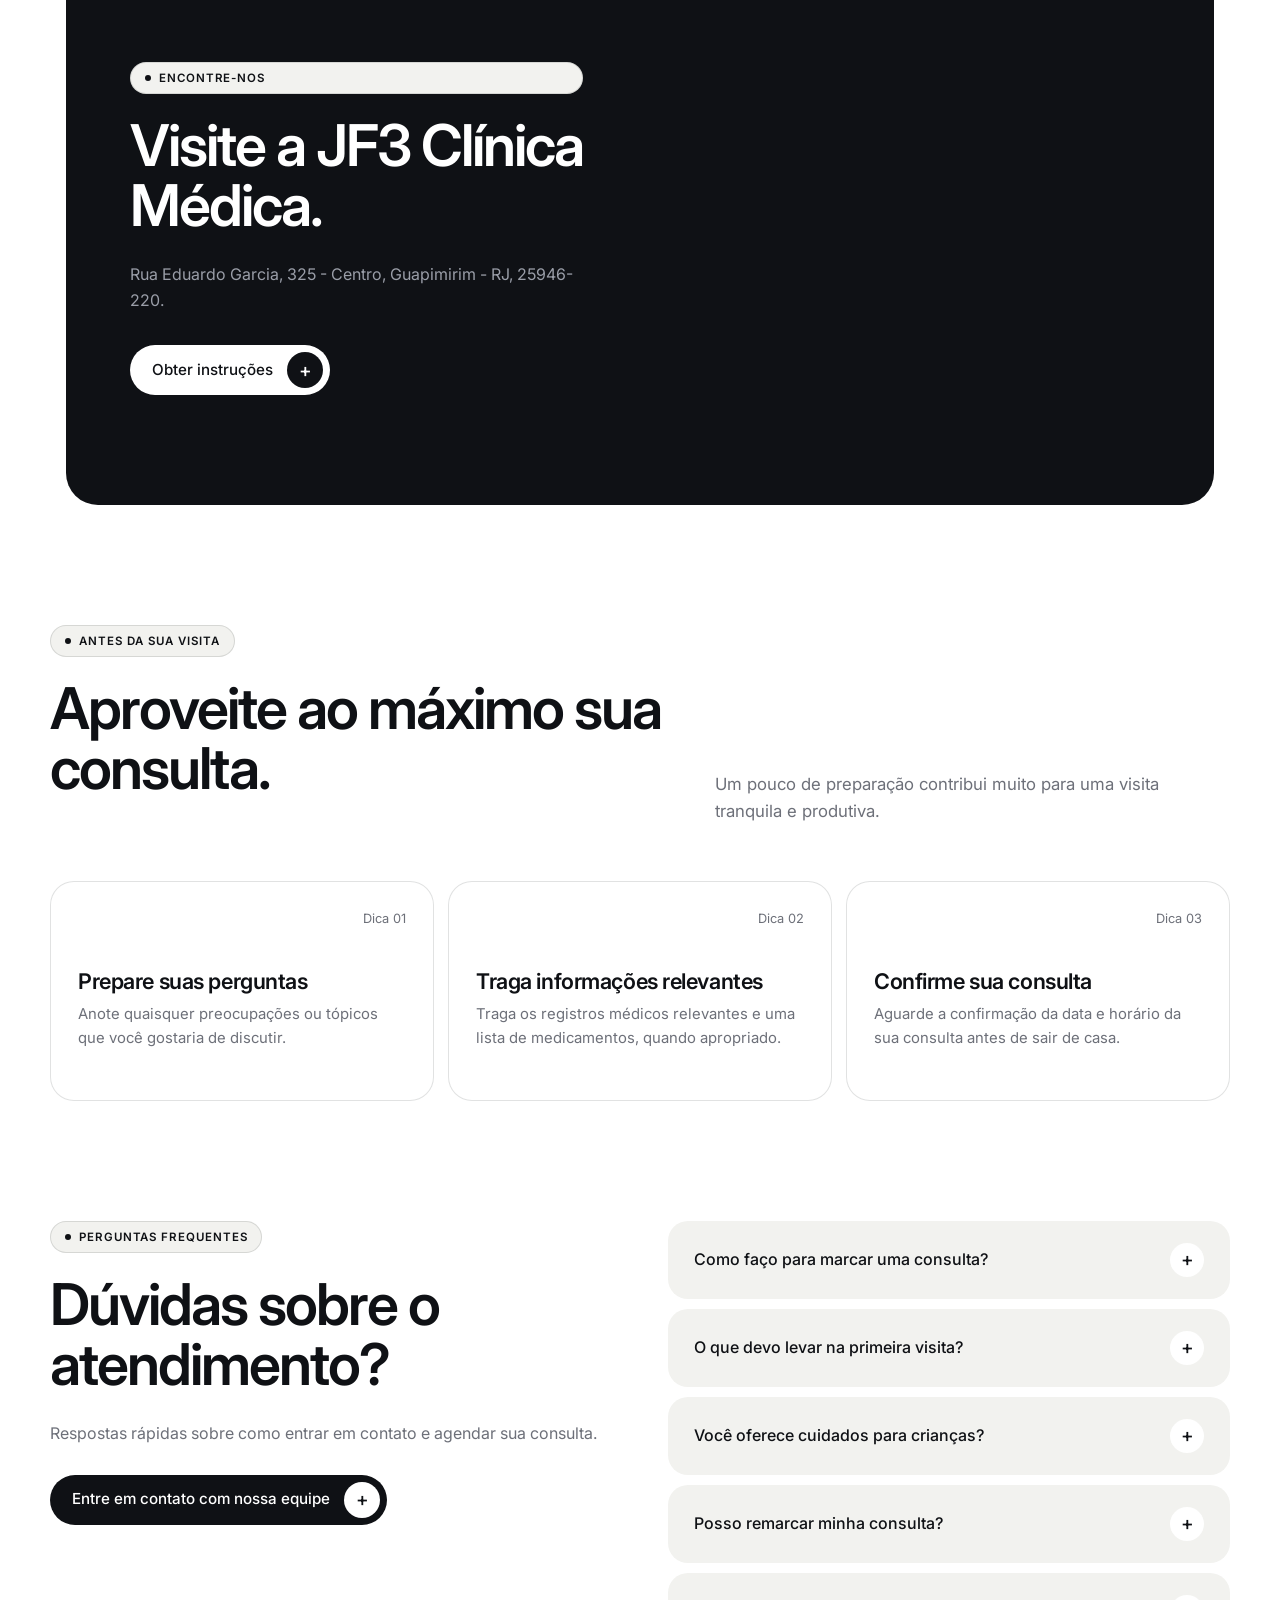
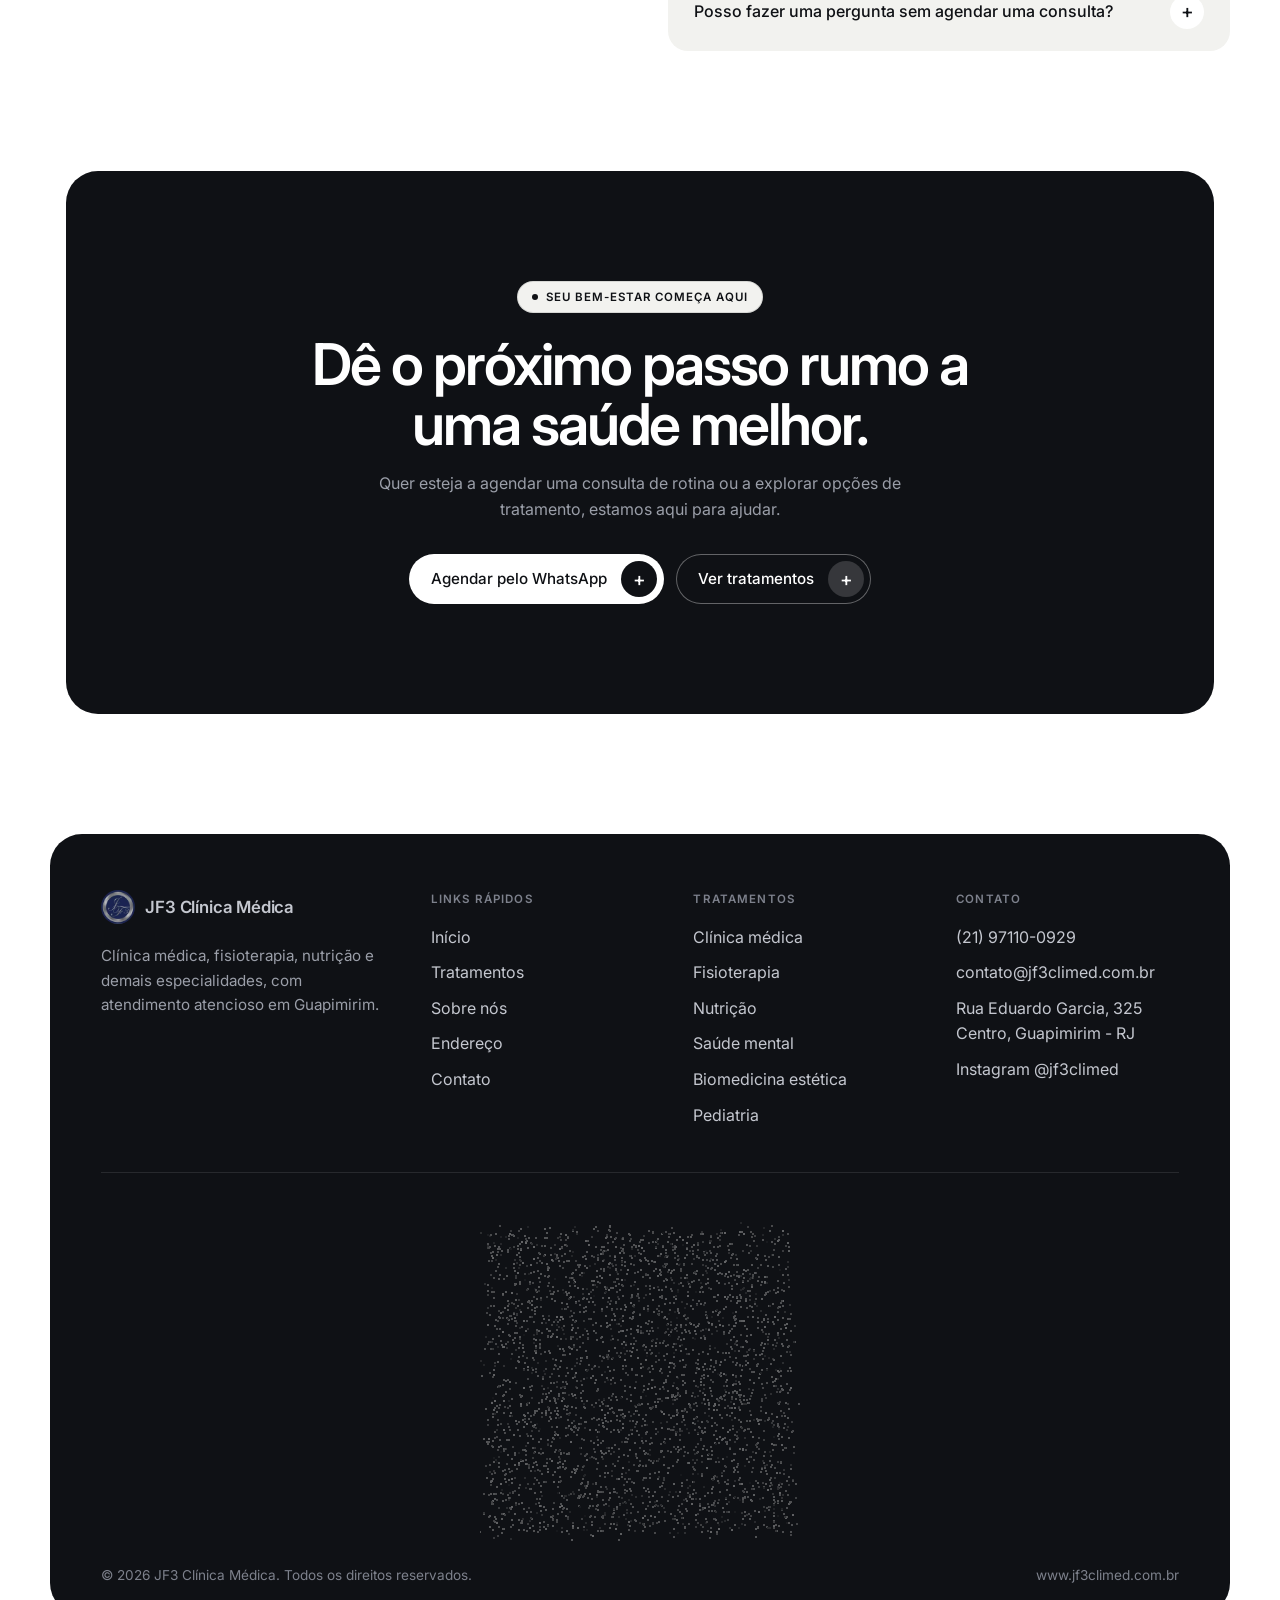
==== commit d87bf810: "Desktop: seção Confiança com título e lista alinhados pelo topo Co-Authored-By: Claude Opus 5.5 <nor" ====
--- a/contato.html
+++ b/contato.html
@@ -23,7 +23,7 @@
   <link rel="preconnect" href="https://fonts.googleapis.com">
   <link rel="preconnect" href="https://fonts.gstatic.com" crossorigin>
   <link href="https://fonts.googleapis.com/css2?family=Inter:wght@400;500;600;700&display=swap" rel="stylesheet">
-  <link rel="stylesheet" href="styles.css?v=202611240005">
+  <link rel="stylesheet" href="styles.css?v=202611240642">
 </head>
 <body>
 
@@ -267,7 +267,7 @@
 
   <a class="wa-float" href="https://wa.me/5521971100929?text=Ol%C3%A1!%20Gostaria%20de%20agendar%20uma%20consulta%20na%20JF3%20Cl%C3%ADnica%20M%C3%A9dica." target="_blank" rel="noopener" aria-label="Conversar com a JF3 no WhatsApp"><svg viewBox="0 0 24 24" fill="currentColor" aria-hidden="true"><path d="M17.472 14.382c-.297-.149-1.758-.867-2.03-.967-.273-.099-.471-.148-.67.15-.197.297-.767.966-.94 1.164-.173.199-.347.223-.644.075-.297-.15-1.255-.463-2.39-1.475-.883-.788-1.48-1.761-1.653-2.059-.173-.297-.018-.458.13-.606.134-.133.298-.347.446-.52.149-.174.198-.298.298-.497.099-.198.05-.371-.025-.52-.075-.149-.669-1.612-.916-2.207-.242-.579-.487-.5-.669-.51-.173-.008-.371-.01-.57-.01-.198 0-.52.074-.792.372-.272.297-1.04 1.016-1.04 2.479 0 1.462 1.065 2.875 1.213 3.074.149.198 2.096 3.2 5.077 4.487.709.306 1.262.489 1.694.625.712.227 1.36.195 1.871.118.571-.085 1.758-.719 2.006-1.413.248-.694.248-1.289.173-1.413-.074-.124-.272-.198-.57-.347m-5.421 7.403h-.004a9.87 9.87 0 01-5.031-1.378l-.361-.214-3.741.982.998-3.648-.235-.374a9.86 9.86 0 01-1.51-5.26c.001-5.45 4.436-9.884 9.888-9.884 2.64 0 5.122 1.03 6.988 2.898a9.825 9.825 0 012.893 6.994c-.003 5.45-4.437 9.884-9.885 9.884m8.413-18.297A11.815 11.815 0 0012.05 0C5.495 0 .16 5.335.157 11.892c0 2.096.547 4.142 1.588 5.945L.057 24l6.305-1.654a11.882 11.882 0 005.683 1.448h.005c6.554 0 11.89-5.335 11.893-11.893a11.821 11.821 0 00-3.48-8.413Z"/></svg></a>
 
-  <script src="script.js?v=202611240005"></script>
-  <script src="effects.js?v=202611240005"></script>
+  <script src="script.js?v=202611240642"></script>
+  <script src="effects.js?v=202611240642"></script>
 </body>
 </html>
--- a/styles.css
+++ b/styles.css
@@ -1457,3 +1457,9 @@
     padding: calc(96px + env(safe-area-inset-top, 0px)) 20px calc(96px + env(safe-area-inset-bottom, 0px));
   }
 }
+
+/* Desktop: na seção "Confiança", título e lista alinhados pelo topo (sem vazio acima do título) */
+@media (min-width: 961px) {
+  .section-head.head-top { align-items: start; }
+  .section-head.head-top h2 { margin-bottom: 0; }
+}
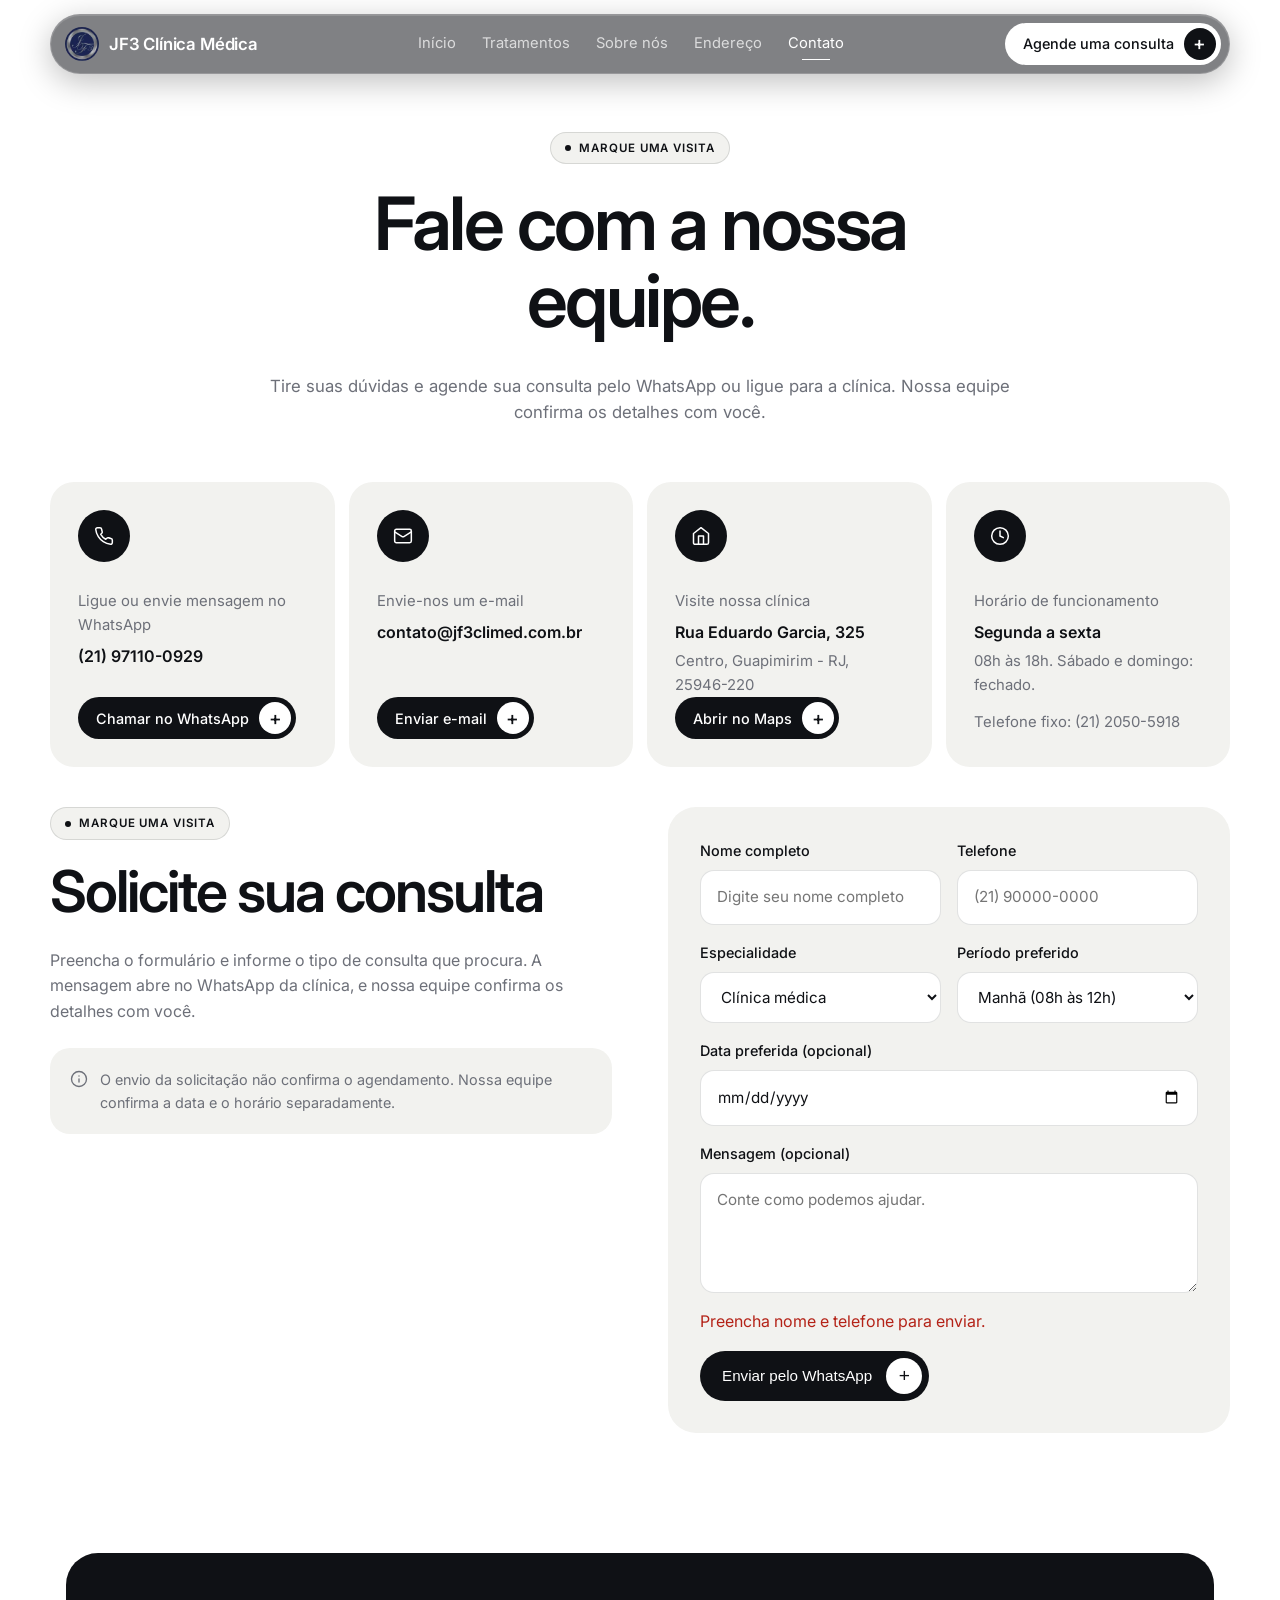
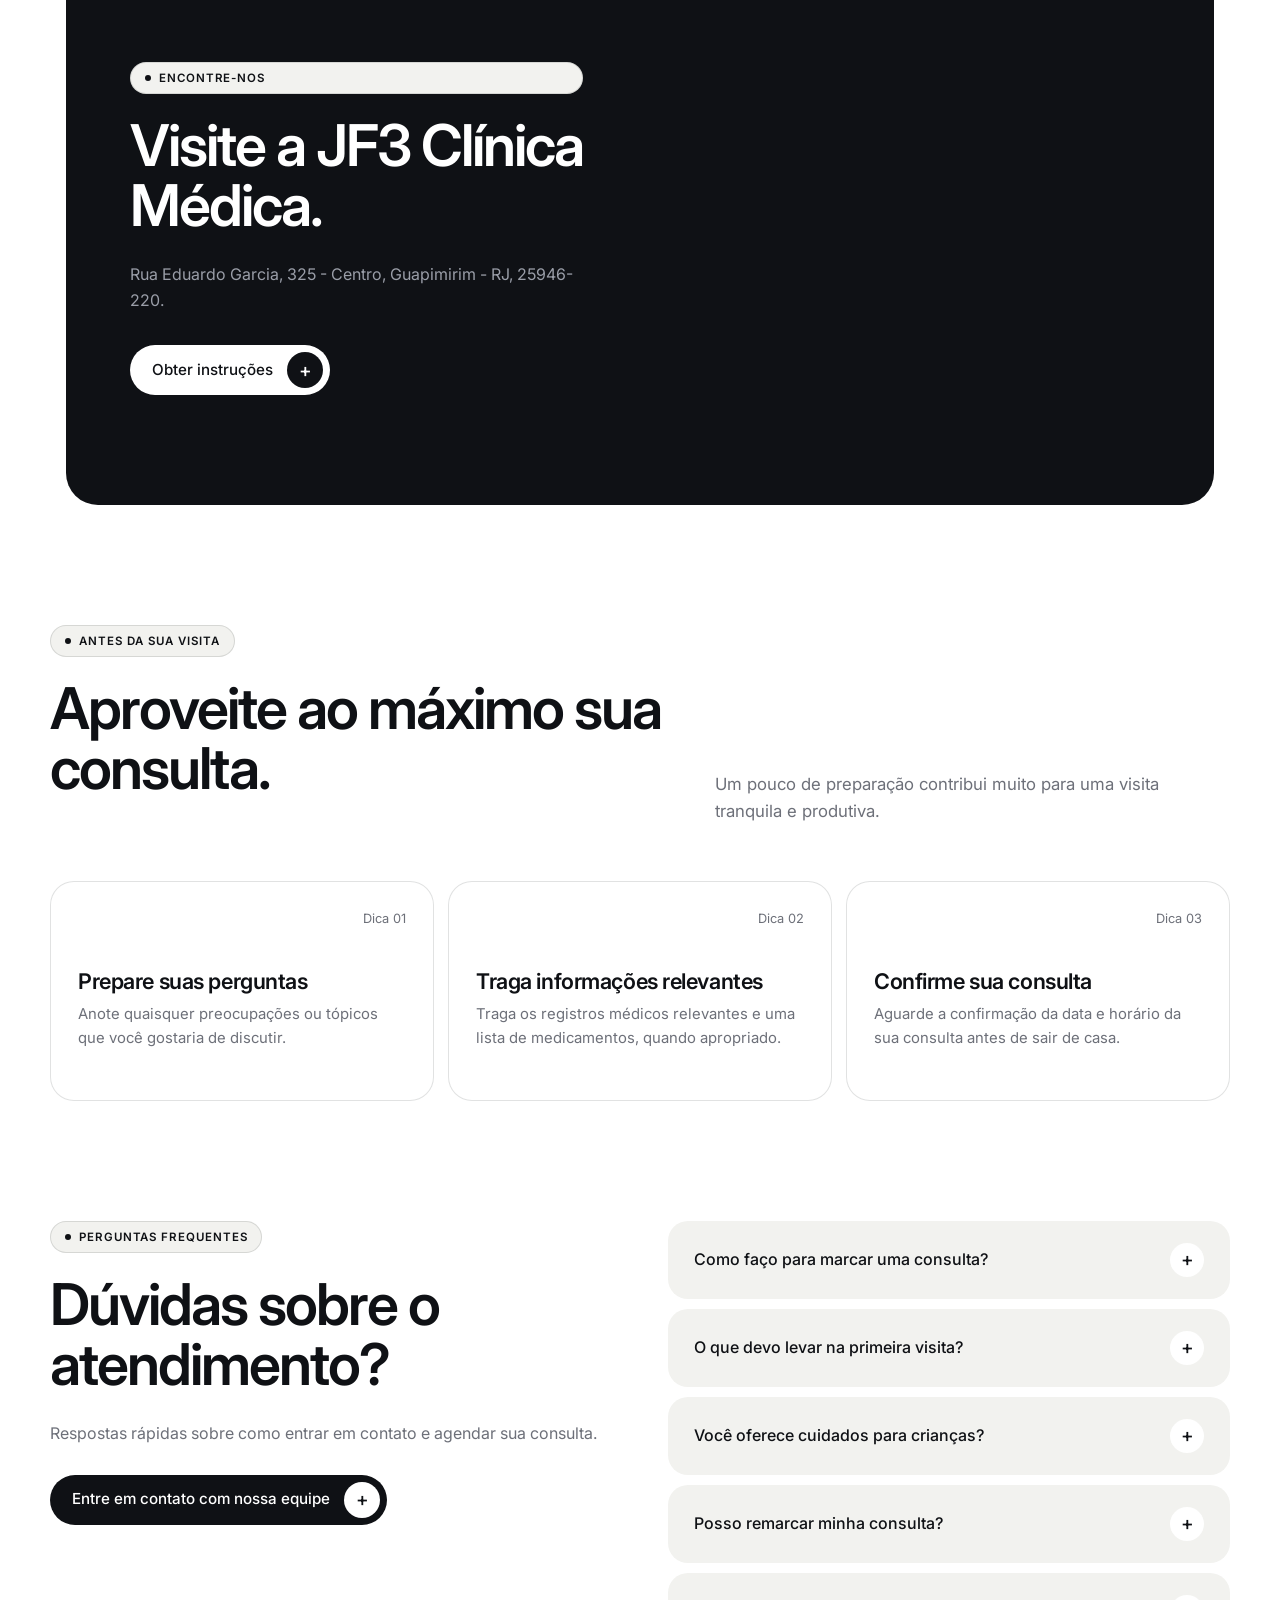
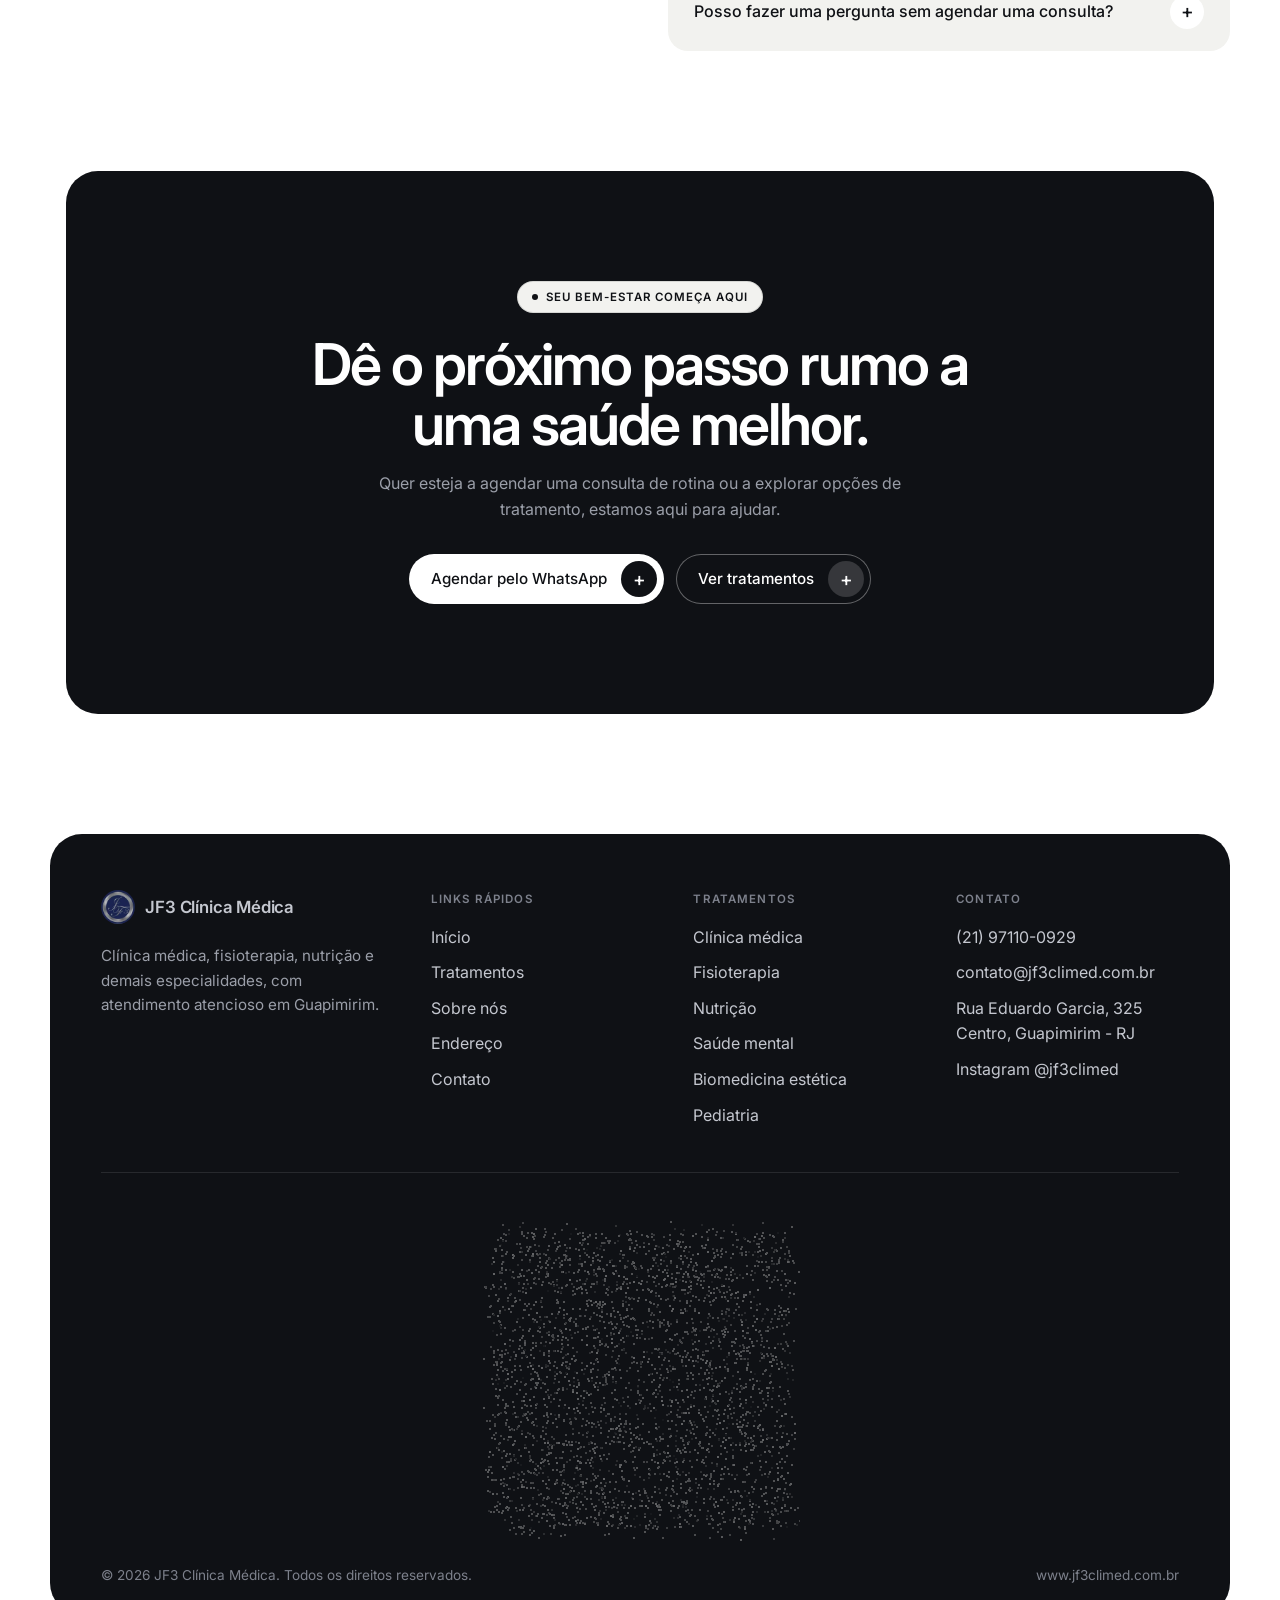
==== commit 9a52910a: "Desktop: na seção Confiança, parágrafo abaixo do título e lista à direita Co-Authored-By: Claude Opu" ====
--- a/contato.html
+++ b/contato.html
@@ -23,7 +23,7 @@
   <link rel="preconnect" href="https://fonts.googleapis.com">
   <link rel="preconnect" href="https://fonts.gstatic.com" crossorigin>
   <link href="https://fonts.googleapis.com/css2?family=Inter:wght@400;500;600;700&display=swap" rel="stylesheet">
-  <link rel="stylesheet" href="styles.css?v=202611240642">
+  <link rel="stylesheet" href="styles.css?v=202611240645">
 </head>
 <body>
 
@@ -267,7 +267,7 @@
 
   <a class="wa-float" href="https://wa.me/5521971100929?text=Ol%C3%A1!%20Gostaria%20de%20agendar%20uma%20consulta%20na%20JF3%20Cl%C3%ADnica%20M%C3%A9dica." target="_blank" rel="noopener" aria-label="Conversar com a JF3 no WhatsApp"><svg viewBox="0 0 24 24" fill="currentColor" aria-hidden="true"><path d="M17.472 14.382c-.297-.149-1.758-.867-2.03-.967-.273-.099-.471-.148-.67.15-.197.297-.767.966-.94 1.164-.173.199-.347.223-.644.075-.297-.15-1.255-.463-2.39-1.475-.883-.788-1.48-1.761-1.653-2.059-.173-.297-.018-.458.13-.606.134-.133.298-.347.446-.52.149-.174.198-.298.298-.497.099-.198.05-.371-.025-.52-.075-.149-.669-1.612-.916-2.207-.242-.579-.487-.5-.669-.51-.173-.008-.371-.01-.57-.01-.198 0-.52.074-.792.372-.272.297-1.04 1.016-1.04 2.479 0 1.462 1.065 2.875 1.213 3.074.149.198 2.096 3.2 5.077 4.487.709.306 1.262.489 1.694.625.712.227 1.36.195 1.871.118.571-.085 1.758-.719 2.006-1.413.248-.694.248-1.289.173-1.413-.074-.124-.272-.198-.57-.347m-5.421 7.403h-.004a9.87 9.87 0 01-5.031-1.378l-.361-.214-3.741.982.998-3.648-.235-.374a9.86 9.86 0 01-1.51-5.26c.001-5.45 4.436-9.884 9.888-9.884 2.64 0 5.122 1.03 6.988 2.898a9.825 9.825 0 012.893 6.994c-.003 5.45-4.437 9.884-9.885 9.884m8.413-18.297A11.815 11.815 0 0012.05 0C5.495 0 .16 5.335.157 11.892c0 2.096.547 4.142 1.588 5.945L.057 24l6.305-1.654a11.882 11.882 0 005.683 1.448h.005c6.554 0 11.89-5.335 11.893-11.893a11.821 11.821 0 00-3.48-8.413Z"/></svg></a>
 
-  <script src="script.js?v=202611240642"></script>
-  <script src="effects.js?v=202611240642"></script>
+  <script src="script.js?v=202611240645"></script>
+  <script src="effects.js?v=202611240645"></script>
 </body>
 </html>
--- a/styles.css
+++ b/styles.css
@@ -1460,6 +1460,7 @@
 
 /* Desktop: na seção "Confiança", título e lista alinhados pelo topo (sem vazio acima do título) */
 @media (min-width: 961px) {
-  .section-head.head-top { align-items: start; }
-  .section-head.head-top h2 { margin-bottom: 0; }
-}
+  .section-head.head-top { align-items: center; }
+  .section-head.head-top p:not(.eyebrow) { max-width: 34em; }
+  .section-head.head-top .checks { margin-top: 0; }
+}
